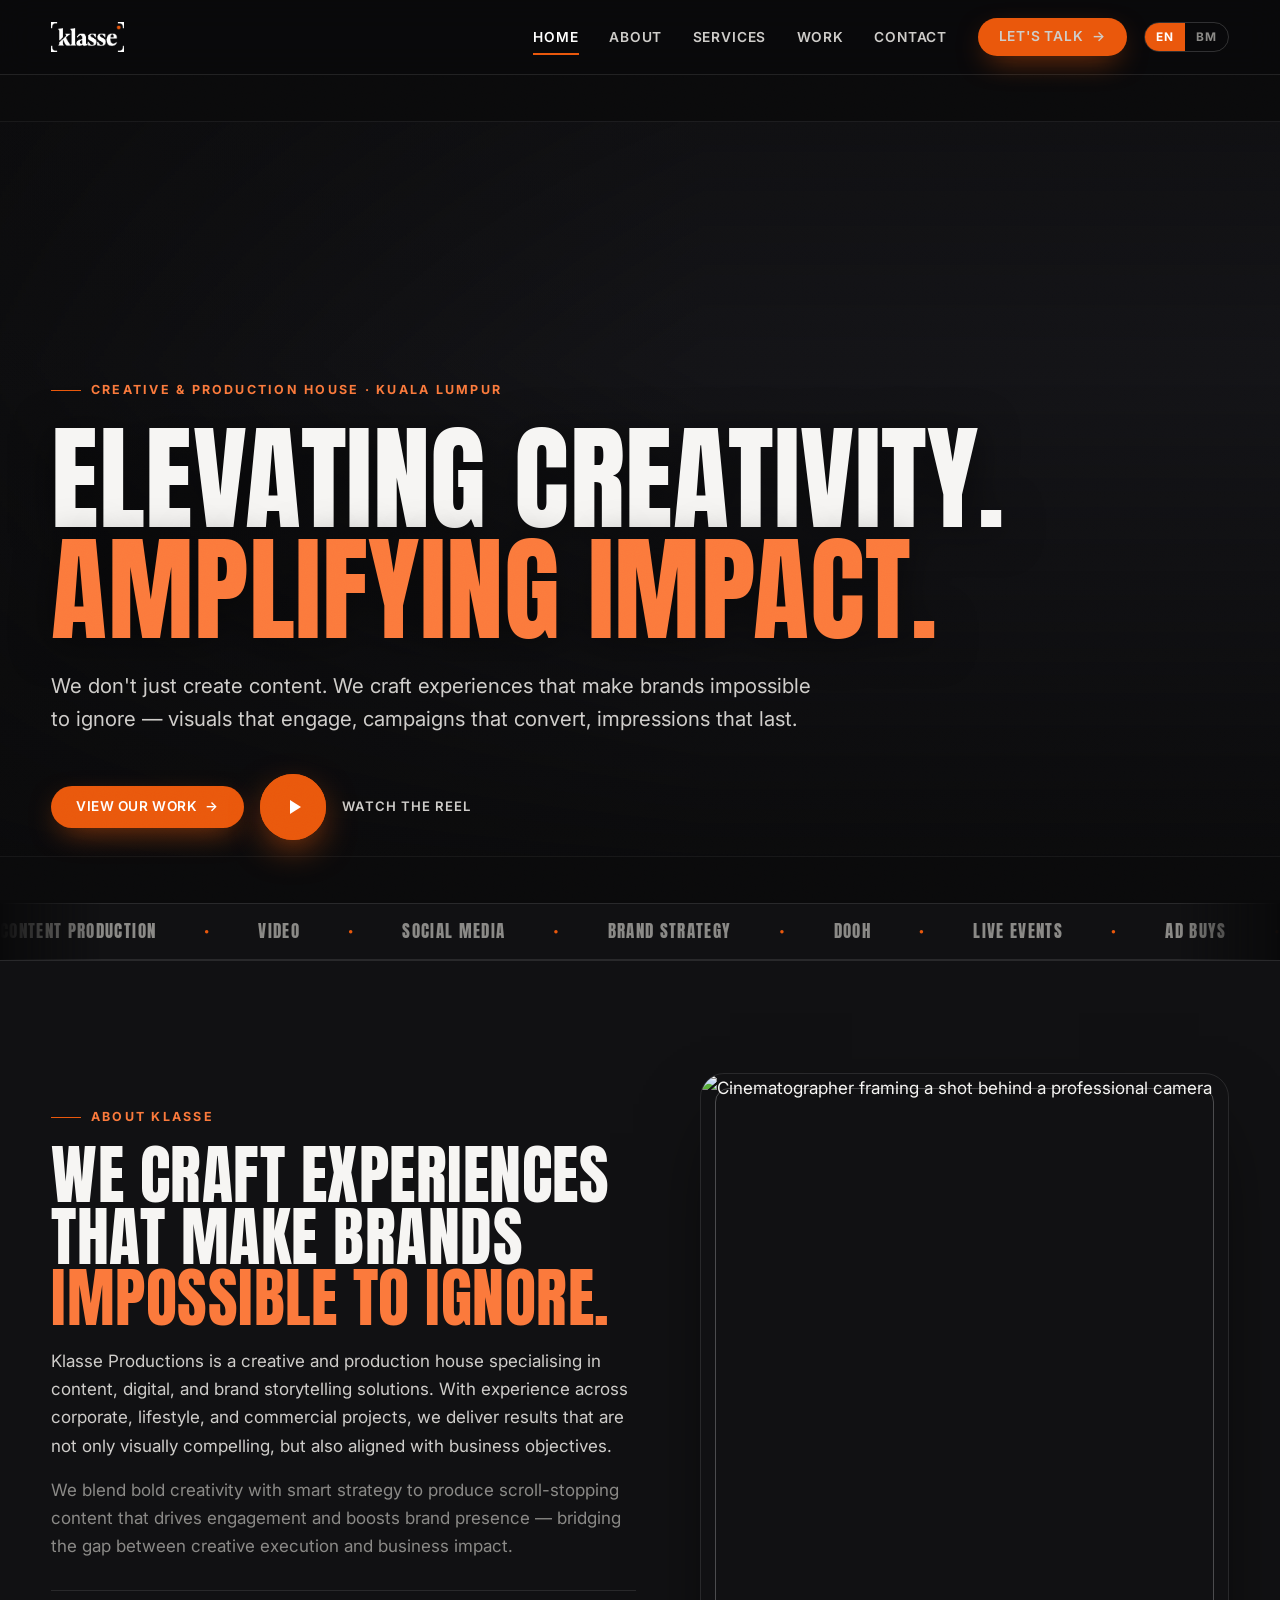
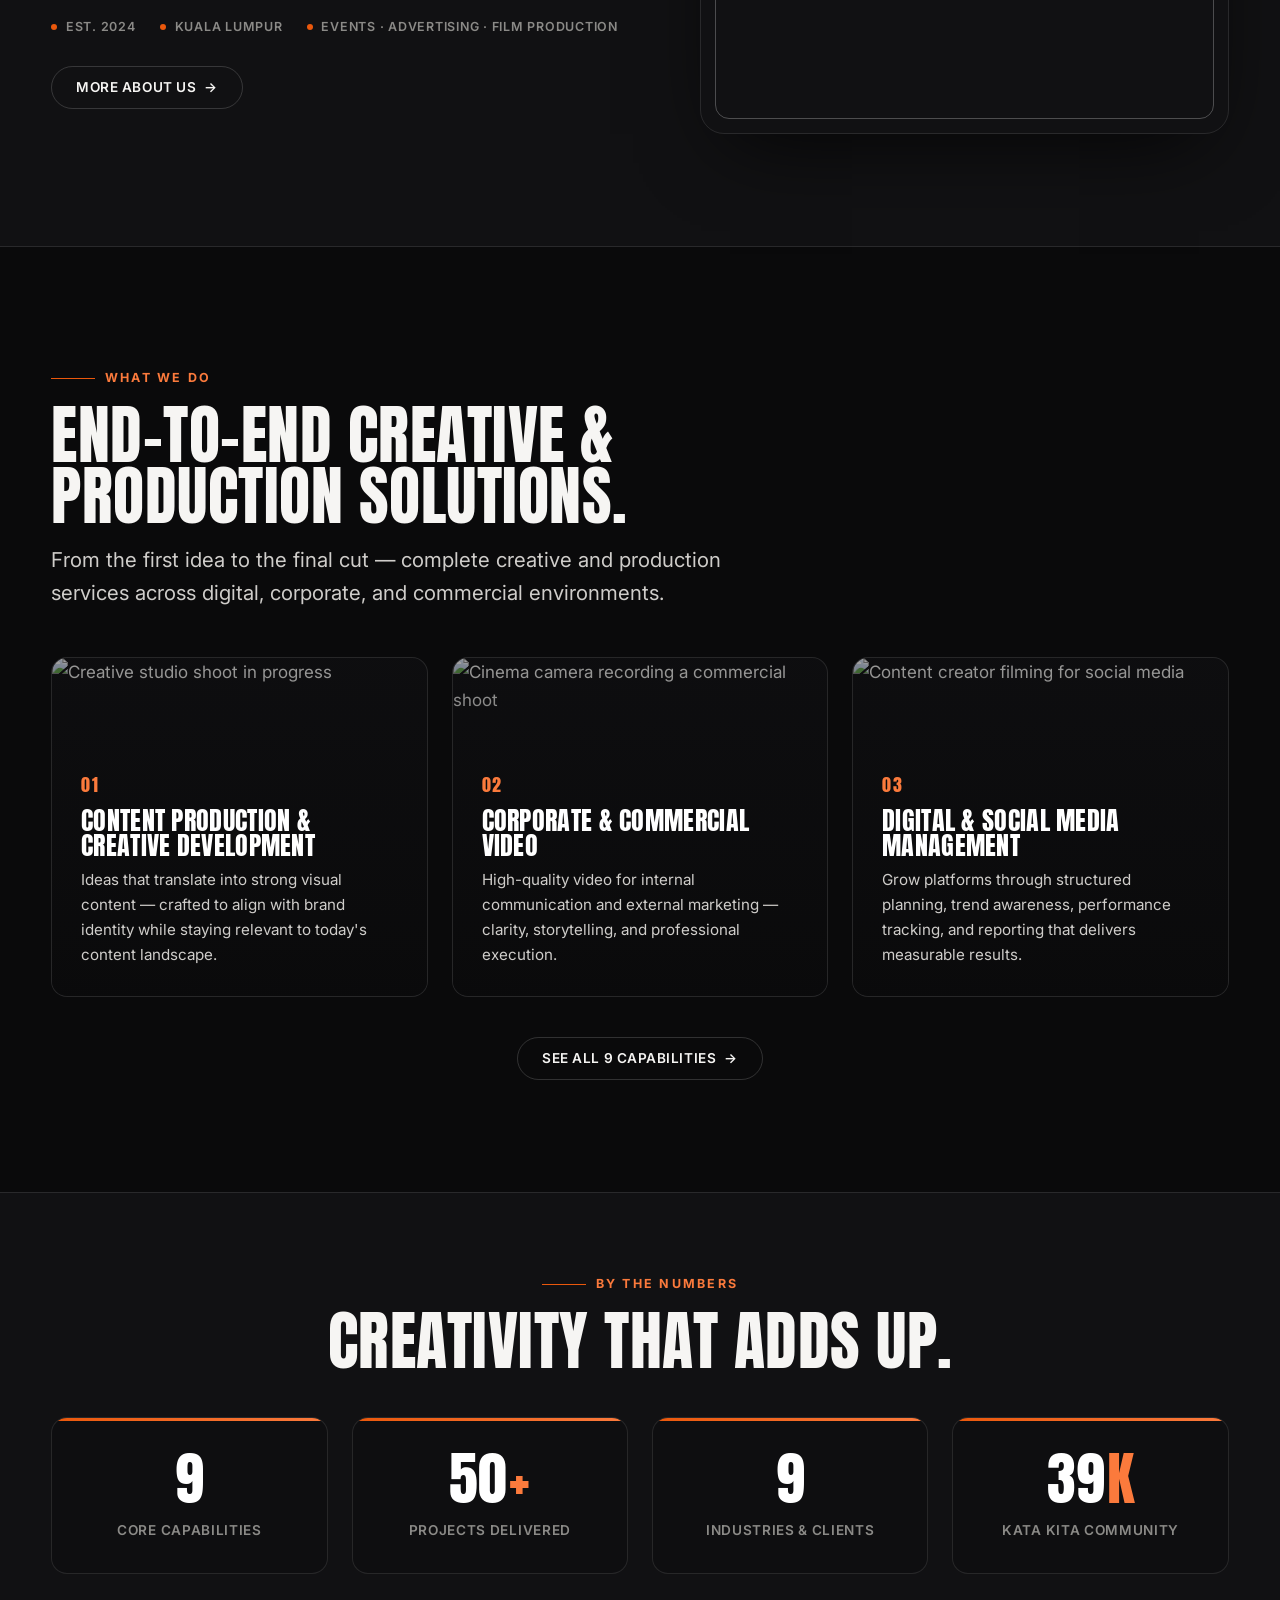
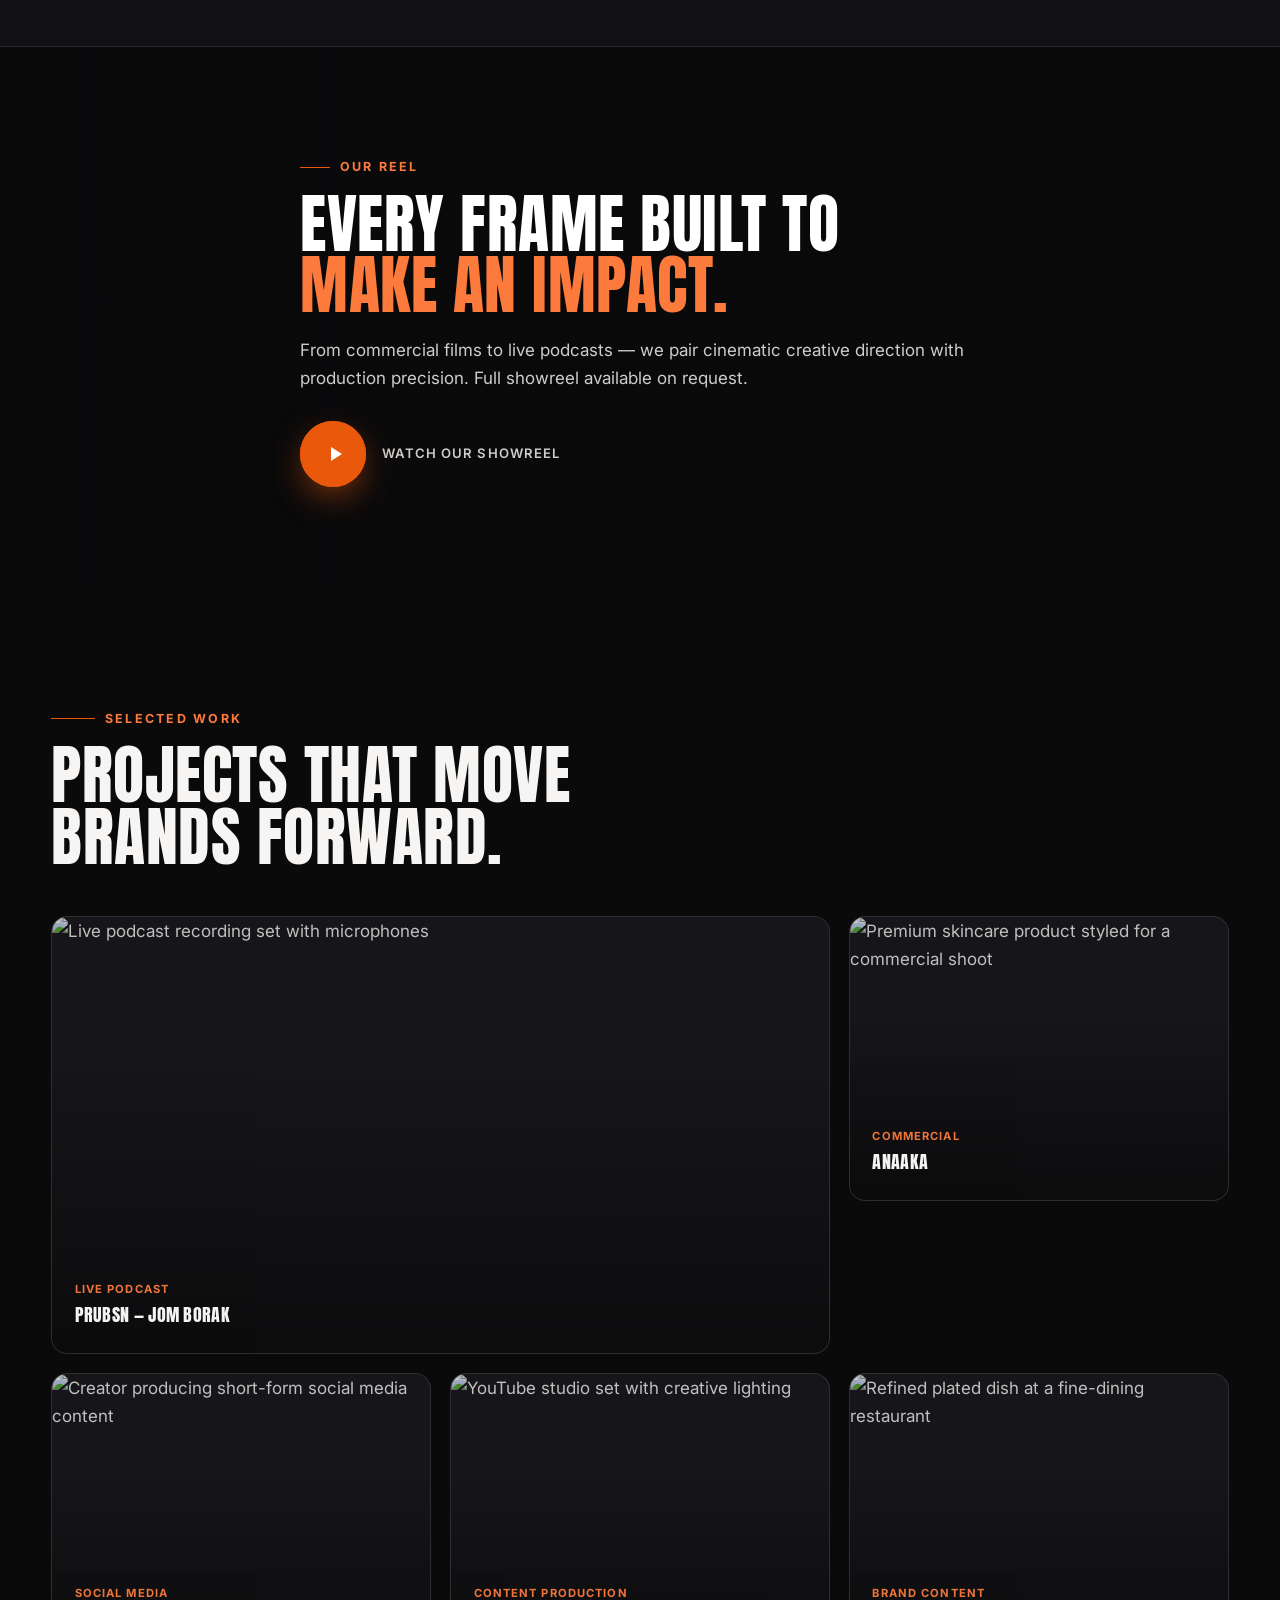
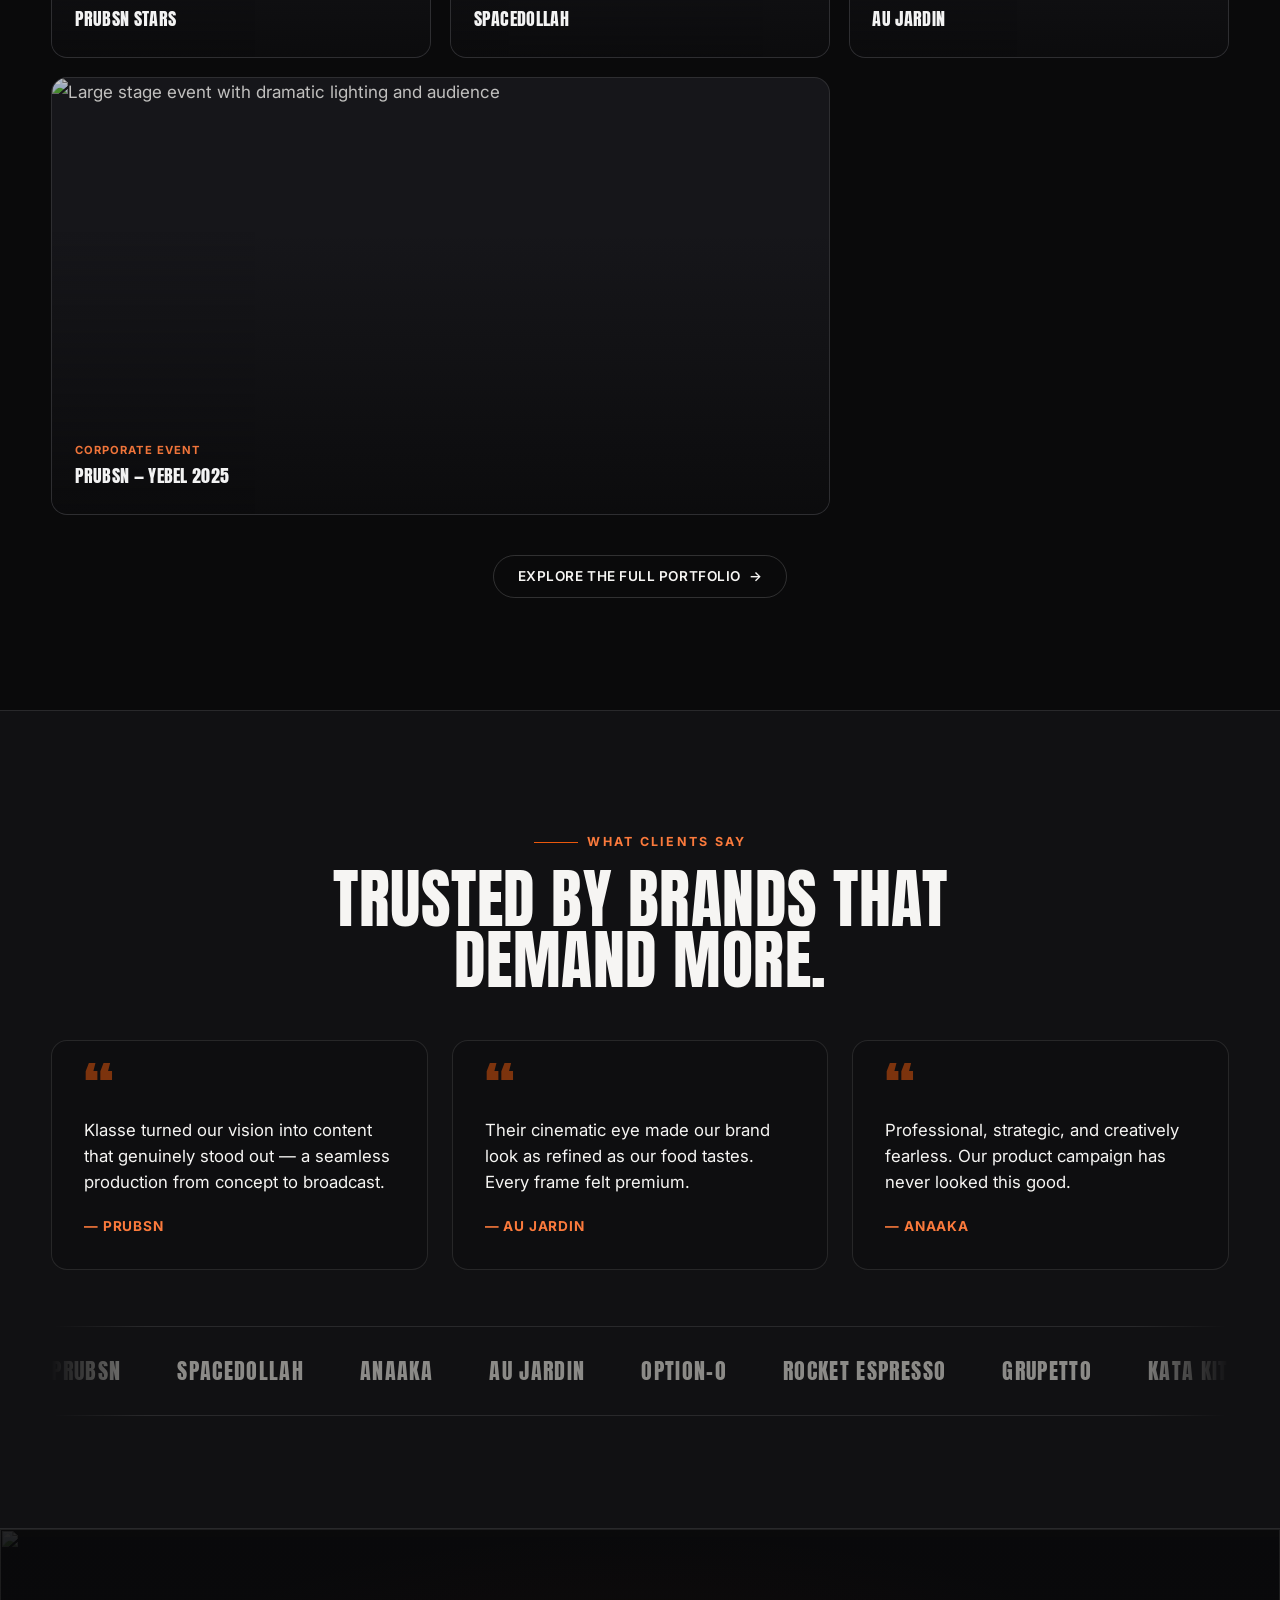
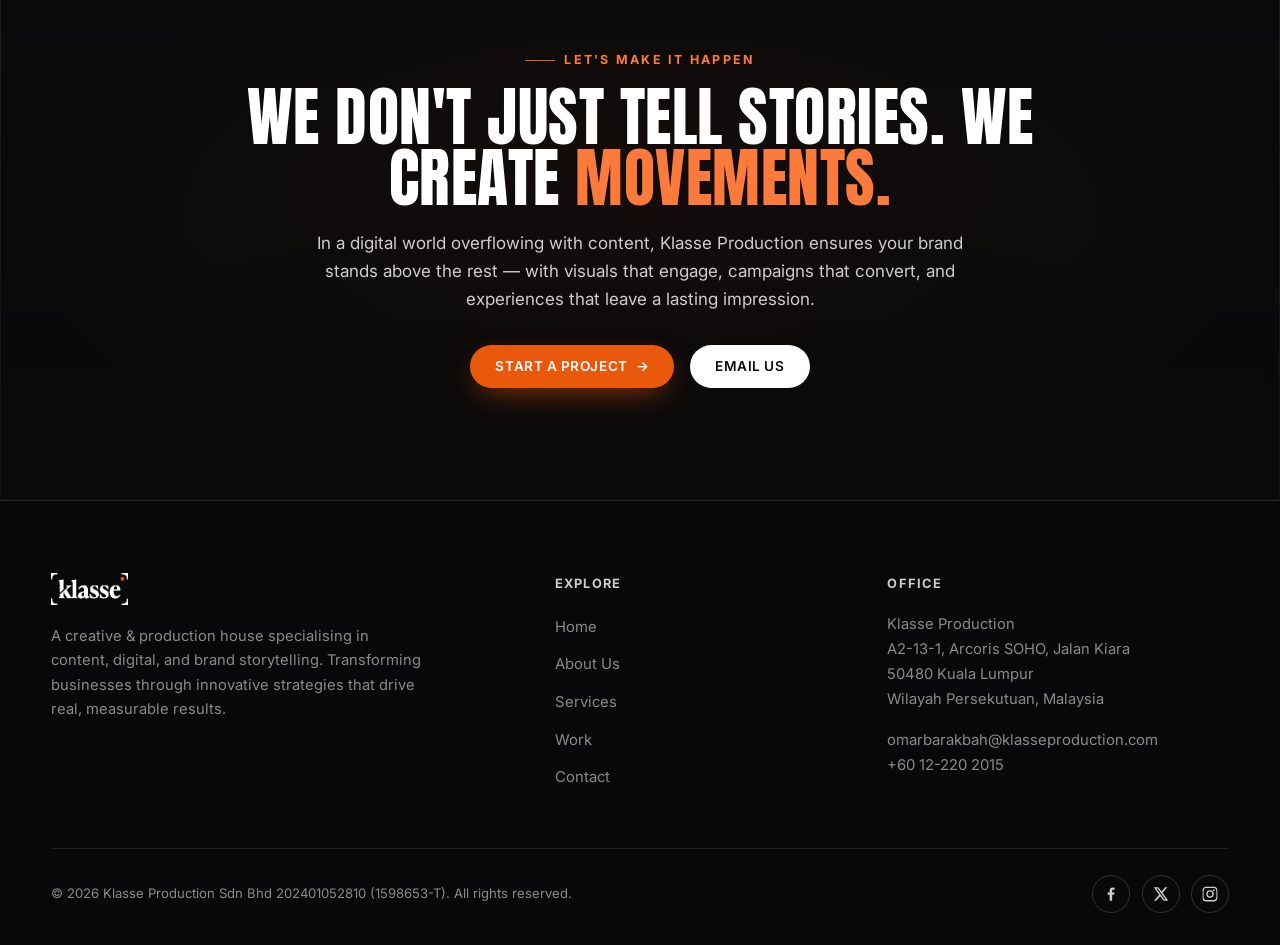
==== index.html @ 0d3734a3 "Klasse cinematic site" ====
<!DOCTYPE html>
<html lang="en">
<head>
<meta charset="UTF-8">
<meta name="viewport" content="width=device-width, initial-scale=1.0">
<title>Klasse Productions — Elevating Creativity, Amplifying Impact</title>
<meta name="description" content="Klasse Productions is a cinematic creative & production house in Kuala Lumpur specialising in content, video, digital, and brand storytelling that drives engagement and delivers measurable results.">
<meta name="author" content="Klasse Production">
<meta name="theme-color" content="#0a0a0b">
<meta property="og:title" content="Klasse Productions — Elevating Creativity, Amplifying Impact">
<meta property="og:description" content="A cinematic creative & production house specialising in content, digital, and brand storytelling solutions.">
<meta property="og:type" content="website">
<meta property="og:url" content="https://klasseproduction.com/">
<meta property="og:site_name" content="Klasse Productions">
<meta property="og:locale" content="en_MY">
<meta property="og:image" content="https://images.unsplash.com/photo-1485846234645-a62644f84728?auto=format&fit=crop&w=1200&q=75">
<meta property="og:image:alt" content="Klasse Productions — cinematic creative & production house, Kuala Lumpur">
<meta name="twitter:card" content="summary_large_image">
<meta name="twitter:title" content="Klasse Productions — Elevating Creativity, Amplifying Impact">
<meta name="twitter:description" content="A cinematic creative & production house specialising in content, digital, and brand storytelling solutions.">
<meta name="twitter:image" content="https://images.unsplash.com/photo-1485846234645-a62644f84728?auto=format&fit=crop&w=1200&q=75">
<link rel="canonical" href="https://klasseproduction.com/">
<link rel="icon" href="assets/favicon.svg" type="image/svg+xml">
<link rel="preconnect" href="https://fonts.googleapis.com">
<link rel="preconnect" href="https://fonts.gstatic.com" crossorigin>
<link rel="preconnect" href="https://images.unsplash.com" crossorigin>
<link rel="preload" as="image" href="https://images.unsplash.com/photo-1485846234645-a62644f84728?auto=format&fit=crop&w=2000&q=75" fetchpriority="high">
<link href="https://fonts.googleapis.com/css2?family=Anton&family=Archivo:wght@600;700;800&family=Inter:wght@400;500;600;700&display=swap" rel="stylesheet">
<link rel="stylesheet" href="assets/styles.css">
<script>document.documentElement.classList.add('js');</script>
<script type="application/ld+json">
{"@context":"https://schema.org","@graph":[{"@type":"Organization","@id":"https://klasseproduction.com/#organization","name":"Klasse Productions","legalName":"KLASSE PRODUCTION SDN. BHD.","url":"https://klasseproduction.com/","logo":"https://klasseproduction.com/assets/logo-white.png","foundingDate":"2024-12-12","email":"omarbarakbah@klasseproduction.com","telephone":"+60122202015","description":"Klasse Production Sdn Bhd is a Kuala Lumpur creative & production house established December 2024, covering event organisation, promotion & management; advertising; and motion picture, video & television programme production.","sameAs":["https://www.facebook.com/klasseproductions","https://x.com/classprod","https://www.instagram.com/klasseproductions"],"address":{"@type":"PostalAddress","streetAddress":"A2-13-1, Arcoris SOHO, Jalan Kiara","addressLocality":"Kuala Lumpur","postalCode":"50480","addressRegion":"Wilayah Persekutuan","addressCountry":"MY"}},{"@type":"LocalBusiness","@id":"https://klasseproduction.com/#localbusiness","name":"Klasse Productions","image":"https://images.unsplash.com/photo-1485846234645-a62644f84728?auto=format&fit=crop&w=1200&q=75","url":"https://klasseproduction.com/","email":"omarbarakbah@klasseproduction.com","telephone":"+60122202015","priceRange":"$$","foundingDate":"2024-12-12","areaServed":"MY","sameAs":["https://www.facebook.com/klasseproductions","https://x.com/classprod","https://www.instagram.com/klasseproductions"],"address":{"@type":"PostalAddress","streetAddress":"A2-13-1, Arcoris SOHO, Jalan Kiara","addressLocality":"Kuala Lumpur","postalCode":"50480","addressRegion":"Wilayah Persekutuan","addressCountry":"MY"}}]}
</script>
</head>
<body>
<a class="skip-link" href="#content" data-bm="Langkau ke kandungan">Skip to content</a>
<div class="scrollbar"></div>
<div class="grain" aria-hidden="true"></div>

<header class="site-header">
  <div class="wrap nav">
    <a class="nav__logo" href="index.html" aria-label="Klasse Productions home"><img src="assets/logo-white.png" alt="Klasse Productions"></a>
    <div class="nav__right">
      <nav class="nav__links" id="nav-links">
        <a href="index.html" class="active" data-i18n="nav.home">Home</a>
        <a href="about.html" data-i18n="nav.about">About</a>
        <a href="services.html" data-i18n="nav.services">Services</a>
        <a href="work.html" data-i18n="nav.work">Work</a>
        <a href="contact.html" data-i18n="nav.contact">Contact</a>
        <a class="btn btn--primary nav__cta" href="contact.html" data-bm="Mari berbual <span class='arrow'>&rarr;</span>">Let's talk <span class="arrow">&rarr;</span></a>
      </nav>
      <div class="lang" role="group" aria-label="Language">
        <button type="button" data-lang="en" class="on" aria-label="Switch to English" aria-pressed="true">EN</button>
        <button type="button" data-lang="bm" aria-label="Tukar ke Bahasa Melayu" aria-pressed="false">BM</button>
      </div>
      <button class="nav__toggle" aria-label="Open menu" aria-expanded="false"><span></span><span></span><span></span></button>
    </div>
  </div>
</header>

<!-- ===== CINEMATIC HERO ===== -->
<section class="cine-hero" id="content" tabindex="-1">
  <div class="letterbox letterbox--top" aria-hidden="true"></div>
  <div class="cine-hero__bg" data-parallax="0.16">
    <img decoding="async" fetchpriority="high" src="https://images.unsplash.com/photo-1485846234645-a62644f84728?auto=format&fit=crop&w=2000&q=75" alt="Film crew on a cinematic production set with stage lighting">
  </div>
  <div class="cine-hero__overlay" aria-hidden="true"></div>
  <div class="wrap">
    <span class="eyebrow cine-hero__eyebrow load-up" data-i18n="eyebrow.house">Creative &amp; Production House &middot; Kuala Lumpur</span>
    <h1 class="load-up d1" data-bm="Meningkatkan kreativiti. <span class='hl'>Memperkasa impak.</span>">Elevating creativity. <span class="hl">Amplifying impact.</span></h1>
    <p class="lead load-up d2" data-bm="Kami bukan sekadar mencipta kandungan. Kami mereka pengalaman yang membuatkan jenama mustahil untuk diabaikan — visual yang menarik, kempen yang menukar, kesan yang berkekalan.">We don't just create content. We craft experiences that make brands impossible to ignore — visuals that engage, campaigns that convert, impressions that last.</p>
    <div class="cine-hero__actions load-up d3">
      <a class="btn btn--primary" href="work.html" data-bm="Lihat kerja kami <span class='arrow'>&rarr;</span>">View our work <span class="arrow">&rarr;</span></a>
      <div class="play-row">
        <a class="play-btn" href="work.html" aria-label="Watch our showreel"><svg viewBox="0 0 24 24"><path d="M8 5v14l11-7z"/></svg></a>
        <span class="label" data-bm="Tonton reel">Watch the reel</span>
      </div>
    </div>
  </div>
  <div class="letterbox letterbox--bottom" aria-hidden="true"></div>
</section>

<!-- ===== TICKER ===== -->
<div class="ticker" aria-hidden="true">
  <div class="ticker__track">
    <span>Content Production</span><span>Video</span><span>Social Media</span><span>Brand Strategy</span><span>DOOH</span><span>Live Events</span><span>Ad Buys</span><span>Press &amp; PR</span>
    <span>Content Production</span><span>Video</span><span>Social Media</span><span>Brand Strategy</span><span>DOOH</span><span>Live Events</span><span>Ad Buys</span><span>Press &amp; PR</span>
  </div>
</div>

<!-- ===== INTRO / ABOUT ===== -->
<section class="section section--panel">
  <div class="wrap split">
    <div>
      <span class="eyebrow reveal" data-i18n="eyebrow.about">About Klasse</span>
      <h2 class="reveal" style="margin:1.1rem 0" data-bm="Kami mencipta pengalaman yang membuatkan jenama <span class='hl'>mustahil untuk diabaikan.</span>">We craft experiences that make brands <span class="hl">impossible to ignore.</span></h2>
      <p class="reveal" style="margin-bottom:1rem" data-bm="Klasse Productions ialah sebuah rumah kreatif dan produksi yang pakar dalam penyelesaian kandungan, digital, dan penceritaan jenama. Dengan pengalaman merentasi projek korporat, gaya hidup, dan komersial, kami memberikan hasil yang bukan sahaja menarik dari segi visual, tetapi juga selari dengan objektif perniagaan.">Klasse Productions is a creative and production house specialising in content, digital, and brand storytelling solutions. With experience across corporate, lifestyle, and commercial projects, we deliver results that are not only visually compelling, but also aligned with business objectives.</p>
      <p class="reveal muted" data-bm="Kami menggabungkan kreativiti berani dengan strategi bijak untuk menghasilkan kandungan yang memukau, mendorong penglibatan dan meningkatkan kehadiran jenama — merapatkan jurang antara pelaksanaan kreatif dan impak perniagaan.">We blend bold creativity with smart strategy to produce scroll-stopping content that drives engagement and boosts brand presence — bridging the gap between creative execution and business impact.</p>
      <div class="studio-note reveal">
        <span data-bm="Ditubuhkan 2024">Est. 2024</span>
        <span data-bm="Kuala Lumpur">Kuala Lumpur</span>
        <span data-bm="Acara · Pengiklanan · Produksi Filem">Events · Advertising · Film Production</span>
      </div>
      <a class="btn btn--ghost reveal" style="margin-top:1.8rem" href="about.html" data-bm="Lagi tentang kami <span class='arrow'>&rarr;</span>">More about us <span class="arrow">&rarr;</span></a>
    </div>
    <div class="split__media reveal">
      <span class="frame" aria-hidden="true"></span>
      <img src="https://images.unsplash.com/photo-1574717024653-61fd2cf4d44d?auto=format&fit=crop&w=1200&q=75" alt="Cinematographer framing a shot behind a professional camera" loading="lazy" decoding="async">
    </div>
  </div>
</section>

<!-- ===== CAPABILITIES (photo cards) ===== -->
<section class="section">
  <div class="wrap">
    <div class="sec-head reveal">
      <span class="eyebrow" data-i18n="eyebrow.whatwedo">What we do</span>
      <h2 data-bm="Penyelesaian kreatif &amp; produksi hujung-ke-hujung.">End-to-end creative &amp; production solutions.</h2>
      <p class="lead muted" data-bm="Daripada idea pertama hingga suntingan akhir — perkhidmatan kreatif dan produksi lengkap merentasi persekitaran digital, korporat, dan komersial.">From the first idea to the final cut — complete creative and production services across digital, corporate, and commercial environments.</p>
    </div>
    <div class="grid grid-3" style="margin-top:3rem">
      <article class="cap-card reveal">
        <div class="cap-card__img"><img src="https://images.unsplash.com/photo-1632187981988-40f3cbaeef5e?auto=format&fit=crop&w=800&q=75" alt="Creative studio shoot in progress" loading="lazy" decoding="async"></div>
        <div class="cap-card__body">
          <span class="num">01</span>
          <h3 data-bm="Produksi Kandungan &amp; Pembangunan Kreatif">Content Production &amp; Creative Development</h3>
          <p data-bm="Idea yang diterjemahkan kepada kandungan visual yang kuat — direka untuk selari dengan identiti jenama sambil kekal relevan dengan landskap kandungan hari ini.">Ideas that translate into strong visual content — crafted to align with brand identity while staying relevant to today's content landscape.</p>
        </div>
      </article>
      <article class="cap-card reveal">
        <div class="cap-card__img"><img src="https://images.unsplash.com/photo-1497015289639-54688650d173?auto=format&fit=crop&w=800&q=75" alt="Cinema camera recording a commercial shoot" loading="lazy" decoding="async"></div>
        <div class="cap-card__body">
          <span class="num">02</span>
          <h3 data-bm="Produksi Video Korporat &amp; Komersial">Corporate &amp; Commercial Video</h3>
          <p data-bm="Video berkualiti tinggi untuk komunikasi dalaman dan pemasaran luaran — kejelasan, penceritaan, dan pelaksanaan profesional.">High-quality video for internal communication and external marketing — clarity, storytelling, and professional execution.</p>
        </div>
      </article>
      <article class="cap-card reveal">
        <div class="cap-card__img"><img src="https://images.unsplash.com/photo-1580707221190-bd94d9087b7f?auto=format&fit=crop&w=800&q=75" alt="Content creator filming for social media" loading="lazy" decoding="async"></div>
        <div class="cap-card__body">
          <span class="num">03</span>
          <h3 data-bm="Pengurusan Digital &amp; Media Sosial">Digital &amp; Social Media Management</h3>
          <p data-bm="Membangunkan platform melalui perancangan berstruktur, kesedaran tren, penjejakan prestasi, dan pelaporan yang memberikan hasil boleh diukur.">Grow platforms through structured planning, trend awareness, performance tracking, and reporting that delivers measurable results.</p>
        </div>
      </article>
    </div>
    <div class="center" style="margin-top:2.5rem">
      <a class="btn btn--ghost reveal" href="services.html" data-bm="Lihat kesemua 9 keupayaan <span class='arrow'>&rarr;</span>">See all 9 capabilities <span class="arrow">&rarr;</span></a>
    </div>
  </div>
</section>

<!-- ===== STATS (count-up) ===== -->
<section class="section section--panel section--tight">
  <div class="wrap">
    <div class="sec-head center reveal" style="margin-bottom:2.8rem">
      <span class="eyebrow" data-i18n="eyebrow.numbers">By the numbers</span>
      <h2 data-bm="Kreativiti yang membawa hasil.">Creativity that adds up.</h2>
    </div>
    <div class="stats">
      <div class="stat"><div class="n"><span data-count="9">9</span></div><div class="l" data-bm="Keupayaan teras">Core capabilities</div></div>
      <div class="stat"><div class="n"><span data-count="50">50</span><span class="suffix">+</span></div><div class="l" data-bm="Projek disampaikan">Projects delivered</div></div>
      <div class="stat"><div class="n"><span data-count="9">9</span></div><div class="l" data-bm="Industri &amp; klien">Industries &amp; clients</div></div>
      <div class="stat"><div class="n"><span data-count="39">39</span><span class="suffix">K</span></div><div class="l" data-bm="Komuniti Kata Kita">Kata Kita community</div></div>
    </div>
  </div>
</section>

<!-- ===== PARALLAX SHOWREEL BAND ===== -->
<section class="parallax">
  <div class="parallax__bg" data-parallax="0.12">
    <img src="https://images.unsplash.com/photo-1607112812619-182cb1c7bb61?auto=format&fit=crop&w=2000&q=75" alt="Cinematic lighting on a dark production stage" loading="lazy" decoding="async">
  </div>
  <div class="wrap">
    <span class="eyebrow reveal" data-i18n="eyebrow.showreel">Our reel</span>
    <h2 class="reveal" style="margin:1rem 0 1.2rem" data-bm="Setiap bingkai dibina untuk <span class='hl'>memberi kesan.</span>">Every frame built to <span class="hl">make an impact.</span></h2>
    <p class="reveal" data-bm="Daripada filem komersial hingga podcast langsung — kami menggabungkan arahan kreatif sinematik dengan ketepatan produksi. Reel penuh tersedia atas permintaan.">From commercial films to live podcasts — we pair cinematic creative direction with production precision. Full showreel available on request.</p>
    <div class="play-row reveal" style="margin-top:1.8rem">
      <a class="play-btn" href="work.html" aria-label="Watch the showreel"><svg viewBox="0 0 24 24"><path d="M8 5v14l11-7z"/></svg></a>
      <span class="label" data-bm="Tonton reel kami">Watch our showreel</span>
    </div>
  </div>
</section>

<!-- ===== FEATURED WORK ===== -->
<section class="section">
  <div class="wrap">
    <div class="sec-head reveal"><span class="eyebrow" data-i18n="eyebrow.selected">Selected work</span><h2 data-bm="Projek yang menggerakkan jenama ke hadapan.">Projects that move brands forward.</h2></div>
    <div class="gallery" style="margin-top:3rem">
      <article class="gitem wide video reveal" data-cat="podcast" data-title="PruBSN — Jom Borak Live Podcast" data-blurb="Monthly live podcast production spanning financial and heart-health editions." data-blurb-bm="Produksi podcast langsung bulanan, daripada topik kewangan hingga kesihatan jantung.">
        <img src="https://images.unsplash.com/photo-1485579149621-3123dd979885?auto=format&fit=crop&w=800&q=75" data-full="https://images.unsplash.com/photo-1485579149621-3123dd979885?auto=format&fit=crop&w=1600&q=75" alt="Live podcast recording set with microphones" loading="lazy" decoding="async">
        <div class="gitem__play" aria-hidden="true"><svg viewBox="0 0 24 24"><path d="M8 5v14l11-7z"/></svg></div>
        <div class="gitem__overlay"><span class="gitem__cat">Live Podcast</span><span class="gitem__title">PruBSN — Jom Borak</span><span class="gitem__blurb" data-bm="Produksi podcast langsung bulanan.">Monthly live podcast production.</span></div>
      </article>
      <article class="gitem video reveal" data-cat="commercial" data-title="Anaaka — Commercial & Product Shoot" data-blurb="Commercial production for a European Halal premium skincare brand." data-blurb-bm="Produksi komersial untuk jenama penjagaan kulit premium Halal Eropah.">
        <img src="https://images.unsplash.com/photo-1583209814683-c023dd293cc6?auto=format&fit=crop&w=800&q=75" data-full="https://images.unsplash.com/photo-1583209814683-c023dd293cc6?auto=format&fit=crop&w=1600&q=75" alt="Premium skincare product styled for a commercial shoot" loading="lazy" decoding="async">
        <div class="gitem__play" aria-hidden="true"><svg viewBox="0 0 24 24"><path d="M8 5v14l11-7z"/></svg></div>
        <div class="gitem__overlay"><span class="gitem__cat">Commercial</span><span class="gitem__title">Anaaka</span><span class="gitem__blurb" data-bm="Penggambaran komersial &amp; produk.">Commercial &amp; product shoot.</span></div>
      </article>
      <article class="gitem reveal" data-cat="social" data-title="PruBSN — Social Media Management" data-blurb="PruBSN Stars content across Instagram, Facebook, and TikTok." data-blurb-bm="Kandungan PruBSN Stars merentasi Instagram, Facebook, dan TikTok.">
        <img src="https://images.unsplash.com/photo-1552168324-d612d77725e3?auto=format&fit=crop&w=800&q=75" data-full="https://images.unsplash.com/photo-1552168324-d612d77725e3?auto=format&fit=crop&w=1600&q=75" alt="Creator producing short-form social media content" loading="lazy" decoding="async">
        <div class="gitem__overlay"><span class="gitem__cat">Social Media</span><span class="gitem__title">PruBSN Stars</span><span class="gitem__blurb" data-bm="Pengurusan media sosial.">Social media management.</span></div>
      </article>
      <article class="gitem reveal" data-cat="content" data-title="SpaceDollah — Digital Content" data-blurb="YouTube content with creative direction, edits, and a studio setting." data-blurb-bm="Kandungan YouTube dengan arahan kreatif, suntingan, dan suasana studio.">
        <img src="https://images.unsplash.com/photo-1619099619226-f96e319e3732?auto=format&fit=crop&w=800&q=75" data-full="https://images.unsplash.com/photo-1619099619226-f96e319e3732?auto=format&fit=crop&w=1600&q=75" alt="YouTube studio set with creative lighting" loading="lazy" decoding="async">
        <div class="gitem__overlay"><span class="gitem__cat">Content Production</span><span class="gitem__title">SpaceDollah</span><span class="gitem__blurb" data-bm="Kandungan digital YouTube.">YouTube digital content.</span></div>
      </article>
      <article class="gitem reveal" data-cat="brand" data-title="Au Jardin — Brand Content" data-blurb="Fine-dining feature for a one-Michelin-star restaurant." data-blurb-bm="Liputan fine-dining untuk restoran satu-bintang Michelin.">
        <img src="https://images.unsplash.com/photo-1551529563-fce9529e67ac?auto=format&fit=crop&w=800&q=75" data-full="https://images.unsplash.com/photo-1551529563-fce9529e67ac?auto=format&fit=crop&w=1600&q=75" alt="Refined plated dish at a fine-dining restaurant" loading="lazy" decoding="async">
        <div class="gitem__overlay"><span class="gitem__cat">Brand Content</span><span class="gitem__title">Au Jardin</span><span class="gitem__blurb" data-bm="Liputan fine-dining Michelin.">Michelin fine-dining feature.</span></div>
      </article>
      <article class="gitem wide reveal" data-cat="event" data-title="PruBSN — YEBEL 2025" data-blurb="Full event production and coverage." data-blurb-bm="Produksi dan liputan acara penuh.">
        <img src="https://images.unsplash.com/photo-1459749411175-04bf5292ceea?auto=format&fit=crop&w=800&q=75" data-full="https://images.unsplash.com/photo-1459749411175-04bf5292ceea?auto=format&fit=crop&w=1600&q=75" alt="Large stage event with dramatic lighting and audience" loading="lazy" decoding="async">
        <div class="gitem__overlay"><span class="gitem__cat">Corporate Event</span><span class="gitem__title">PruBSN — YEBEL 2025</span><span class="gitem__blurb" data-bm="Produksi dan liputan acara penuh.">Full event production and coverage.</span></div>
      </article>
    </div>
    <div class="center" style="margin-top:2.5rem"><a class="btn btn--ghost reveal" href="work.html" data-bm="Terokai portfolio penuh <span class='arrow'>&rarr;</span>">Explore the full portfolio <span class="arrow">&rarr;</span></a></div>
  </div>
</section>

<!-- ===== TESTIMONIALS ===== -->
<section class="section section--panel">
  <div class="wrap">
    <div class="sec-head center reveal" style="margin-bottom:3rem">
      <span class="eyebrow" data-i18n="eyebrow.testimonials">What clients say</span>
      <h2 data-bm="Dipercayai oleh jenama yang menuntut lebih.">Trusted by brands that demand more.</h2>
    </div>
    <div class="quotes">
      <figure class="quote reveal">
        <div class="mark" aria-hidden="true">&ldquo;</div>
        <p data-bm="Klasse menterjemahkan visi kami menjadi kandungan yang benar-benar menonjol — produksi yang lancar daripada konsep hingga penyiaran.">Klasse turned our vision into content that genuinely stood out — a seamless production from concept to broadcast.</p>
        <figcaption class="by">— PruBSN</figcaption>
      </figure>
      <figure class="quote reveal">
        <div class="mark" aria-hidden="true">&ldquo;</div>
        <p data-bm="Mata sinematik mereka menjadikan jenama kami nampak seindah rasa hidangan kami. Setiap bingkai terasa premium.">Their cinematic eye made our brand look as refined as our food tastes. Every frame felt premium.</p>
        <figcaption class="by">— Au Jardin</figcaption>
      </figure>
      <figure class="quote reveal">
        <div class="mark" aria-hidden="true">&ldquo;</div>
        <p data-bm="Profesional, berfikiran strategik, dan kreatif sepenuhnya. Kempen produk kami tidak pernah kelihatan sebaik ini.">Professional, strategic, and creatively fearless. Our product campaign has never looked this good.</p>
        <figcaption class="by">— Anaaka</figcaption>
      </figure>
    </div>
    <!-- CLIENT STRIP -->
    <div class="client-strip reveal" aria-label="Clients and partners">
      <div class="client-strip__track">
        <span>PruBSN</span><span>SpaceDollah</span><span>Anaaka</span><span>Au Jardin</span><span>Option-O</span><span>Rocket Espresso</span><span>Grupetto</span><span>Kata Kita</span><span>Flow State</span>
        <span>PruBSN</span><span>SpaceDollah</span><span>Anaaka</span><span>Au Jardin</span><span>Option-O</span><span>Rocket Espresso</span><span>Grupetto</span><span>Kata Kita</span><span>Flow State</span>
      </div>
    </div>
  </div>
</section>

<!-- ===== CTA BAND ===== -->
<section class="section cta-band">
  <div class="cta-band__bg" aria-hidden="true"><img src="https://images.unsplash.com/photo-1625690303837-654c9666d2d0?auto=format&fit=crop&w=2000&q=75" alt="" loading="lazy" decoding="async"></div>
  <div class="wrap">
    <span class="eyebrow reveal" style="justify-content:center" data-i18n="eyebrow.makeHappen">Let's make it happen</span>
    <h2 class="reveal" style="margin-top:1rem" data-bm="Kami bukan sekadar bercerita. Kami mencipta <span class='hl'>gerakan.</span>">We don't just tell stories. We create <span class="hl">movements.</span></h2>
    <p class="reveal" data-bm="Dalam dunia digital yang dipenuhi kandungan, Klasse Production memastikan jenama anda menonjol berbanding yang lain — dengan visual yang menarik, kempen yang menukar, dan pengalaman yang meninggalkan kesan berkekalan.">In a digital world overflowing with content, Klasse Production ensures your brand stands above the rest — with visuals that engage, campaigns that convert, and experiences that leave a lasting impression.</p>
    <div class="hero__actions reveal" style="margin-top:2rem">
      <a class="btn btn--primary" href="contact.html" data-bm="Mulakan projek <span class='arrow'>&rarr;</span>">Start a project <span class="arrow">&rarr;</span></a>
      <a class="btn btn--light" href="mailto:omarbarakbah@klasseproduction.com" data-bm="E-mel kami">Email us</a>
    </div>
  </div>
</section>

<footer class="site-footer">
  <div class="wrap">
    <div class="footer-top">
      <div class="footer-brand">
        <img src="assets/logo-white.png" alt="Klasse Productions">
        <p data-i18n="foot.tagline">A creative &amp; production house specialising in content, digital, and brand storytelling. Transforming businesses through innovative strategies that drive real, measurable results.</p>
      </div>
      <div class="footer-col">
        <h4 data-i18n="foot.explore">Explore</h4>
        <ul>
          <li><a href="index.html" data-i18n="foot.home">Home</a></li>
          <li><a href="about.html" data-i18n="foot.about">About Us</a></li>
          <li><a href="services.html" data-i18n="foot.services">Services</a></li>
          <li><a href="work.html" data-i18n="foot.work">Work</a></li>
          <li><a href="contact.html" data-i18n="foot.contact">Contact</a></li>
        </ul>
      </div>
      <div class="footer-col">
        <h4 data-i18n="foot.office">Office</h4>
        <p>Klasse Production<br>A2-13-1, Arcoris SOHO, Jalan Kiara<br>50480 Kuala Lumpur<br>Wilayah Persekutuan, Malaysia</p>
        <p style="margin-top:1rem"><a href="mailto:omarbarakbah@klasseproduction.com">omarbarakbah@klasseproduction.com</a><br><a href="tel:+60122202015">+60 12-220 2015</a></p>
      </div>
    </div>
    <div class="footer-bottom">
      <span>&copy; <span id="year">2025</span> Klasse Production Sdn Bhd 202401052810 (1598653-T). <span data-i18n="foot.rights">All rights reserved.</span></span>
      <div class="social">
        <a href="https://www.facebook.com/klasseproductions" aria-label="Klasse Productions on Facebook" target="_blank" rel="noopener"><svg viewBox="0 0 24 24" aria-hidden="true"><path d="M13.5 21v-8h2.69l.4-3.12h-3.09V7.9c0-.9.25-1.52 1.55-1.52h1.65V3.58A22 22 0 0 0 14.3 3.45c-2.44 0-4.11 1.49-4.11 4.22v2.21H7.5V13h2.69v8h3.31Z"/></svg></a>
        <a href="https://x.com/classprod" aria-label="Klasse Productions on X (Twitter)" target="_blank" rel="noopener"><svg viewBox="0 0 24 24" aria-hidden="true"><path d="M17.53 3H20.5l-6.48 7.4L21.6 21h-5.97l-4.68-6.12L5.6 21H2.63l6.93-7.92L2.4 3h6.12l4.23 5.6L17.53 3Zm-1.05 16.2h1.65L7.6 4.7H5.83l10.65 14.5Z"/></svg></a>
        <!-- TODO: confirm IG handle -->
        <a href="https://www.instagram.com/klasseproductions" aria-label="Klasse Productions on Instagram" target="_blank" rel="noopener"><svg viewBox="0 0 24 24" aria-hidden="true"><path d="M12 2.2c3.2 0 3.6 0 4.9.07 1.2.05 1.8.25 2.2.42.6.2 1 .5 1.4.9.4.4.7.8.9 1.4.17.4.37 1 .42 2.2.06 1.3.07 1.7.07 4.9s0 3.6-.07 4.9c-.05 1.2-.25 1.8-.42 2.2a3.8 3.8 0 0 1-.9 1.4c-.4.4-.8.7-1.4.9-.4.17-1 .37-2.2.42-1.3.06-1.7.07-4.9.07s-3.6 0-4.9-.07c-1.2-.05-1.8-.25-2.2-.42a3.8 3.8 0 0 1-1.4-.9 3.8 3.8 0 0 1-.9-1.4c-.17-.4-.37-1-.42-2.2C2.2 15.6 2.2 15.2 2.2 12s0-3.6.07-4.9c.05-1.2.25-1.8.42-2.2.2-.6.5-1 .9-1.4.4-.4.8-.7 1.4-.9.4-.17 1-.37 2.2-.42C8.4 2.2 8.8 2.2 12 2.2Zm0 1.8c-3.1 0-3.5 0-4.7.07-.9.04-1.4.2-1.7.32-.43.17-.74.37-1.06.69-.32.32-.52.63-.69 1.06-.12.3-.28.8-.32 1.7C3.46 9.1 3.45 9.5 3.45 12s0 2.9.07 4.1c.04.9.2 1.4.32 1.7.17.43.37.74.69 1.06.32.32.63.52 1.06.69.3.12.8.28 1.7.32 1.2.06 1.6.07 4.7.07s3.5 0 4.7-.07c.9-.04 1.4-.2 1.7-.32.43-.17.74-.37 1.06-.69.32-.32.52-.63.69-1.06.12-.3.28-.8.32-1.7.06-1.2.07-1.6.07-4.1s0-2.9-.07-4.1c-.04-.9-.2-1.4-.32-1.7a2.9 2.9 0 0 0-.69-1.06 2.9 2.9 0 0 0-1.06-.69c-.3-.12-.8-.28-1.7-.32C15.5 4 15.1 4 12 4Zm0 3.05A4.95 4.95 0 1 1 7.05 12 4.95 4.95 0 0 1 12 7.05Zm0 8.16A3.21 3.21 0 1 0 8.79 12 3.21 3.21 0 0 0 12 15.21Zm6.3-8.36a1.16 1.16 0 1 1-1.15-1.15 1.16 1.16 0 0 1 1.15 1.15Z"/></svg></a>
      </div>
    </div>
  </div>
</footer>

<script src="assets/main.js"></script>
</body>
</html>
---- assets/styles.css ----
/* ===========================================================================
   Klasse Productions — CINEMATIC PHOTO-LED
   Dark, immersive, photography-forward. Anton + Inter. Orange #ea580c accent.
   =========================================================================== */

:root{
  --bg:#0a0a0b;
  --bg-2:#111113;
  --bg-3:#16161a;
  --panel:#0e0e10;
  --ink:#f6f5f3;
  --ink-soft:#cfcdca;
  --muted:#8b8a87;
  --line:rgba(255,255,255,.10);
  --line-2:rgba(255,255,255,.16);
  --orange:#ea580c;
  --orange-tint:#fb7a3c;
  --orange-soft:rgba(234,88,12,.14);
  --shadow:0 30px 80px -30px rgba(0,0,0,.85);
  --r:16px;
  --r-lg:24px;
  --wrap:1240px;
  --ease:cubic-bezier(.22,.61,.36,1);
  --letter:#0a0a0b;
}

*{box-sizing:border-box;margin:0;padding:0}
html{scroll-behavior:smooth;-webkit-text-size-adjust:100%}
body{
  font-family:"Inter",system-ui,-apple-system,Segoe UI,Roboto,sans-serif;
  background:var(--bg);
  color:var(--ink);
  line-height:1.65;
  font-size:17px;
  overflow-x:hidden;
  -webkit-font-smoothing:antialiased;
}
img{max-width:100%;display:block}
a{color:inherit;text-decoration:none}
button{font-family:inherit;cursor:pointer}
.wrap{width:min(var(--wrap),92vw);margin-inline:auto}

/* ---- Display type ---- */
h1,h2,h3,.display{
  font-family:"Anton","Archivo",sans-serif;
  font-weight:400;
  line-height:.96;
  letter-spacing:.5px;
  text-transform:uppercase;
}
h1{font-size:clamp(3rem,9vw,7.5rem)}
h2{font-size:clamp(2.2rem,5vw,4rem)}
h3{font-size:clamp(1.25rem,2vw,1.6rem);letter-spacing:.3px}
p{color:var(--ink-soft)}
.muted{color:var(--muted)}
.hl{color:var(--orange-tint)}
.lead{font-size:clamp(1.05rem,1.6vw,1.3rem);color:var(--ink-soft);line-height:1.6;font-weight:400}

/* ---- Grain + vignette overlays (global) ---- */
.grain{
  position:fixed;inset:0;z-index:60;pointer-events:none;opacity:.05;
  background-image:url("data:image/svg+xml,%3Csvg xmlns='http://www.w3.org/2000/svg' width='120' height='120'%3E%3Cfilter id='n'%3E%3CfeTurbulence type='fractalNoise' baseFrequency='.9' numOctaves='2'/%3E%3C/filter%3E%3Crect width='100%25' height='100%25' filter='url(%23n)'/%3E%3C/svg%3E");
  mix-blend-mode:overlay;
}
.vignette{
  position:fixed;inset:0;z-index:1;pointer-events:none;
  background:radial-gradient(120% 90% at 50% 30%,transparent 55%,rgba(0,0,0,.55) 100%);
}

/* ---- Scroll progress ---- */
.scrollbar{position:fixed;top:0;left:0;height:3px;width:0;z-index:120;
  background:linear-gradient(90deg,var(--orange),var(--orange-tint));box-shadow:0 0 14px var(--orange)}

/* ===========================================================================
   HEADER / NAV
   =========================================================================== */
.site-header{
  position:sticky;top:0;z-index:100;
  background:rgba(10,10,11,.55);
  backdrop-filter:blur(16px) saturate(140%);
  -webkit-backdrop-filter:blur(16px) saturate(140%);
  border-bottom:1px solid var(--line);
  transition:background .3s,border-color .3s;
}
.site-header.scrolled{background:rgba(10,10,11,.92)}
.nav{display:flex;align-items:center;justify-content:space-between;gap:1rem;height:74px}
.nav__logo img{height:30px;width:auto}
.nav__right{display:flex;align-items:center;gap:1.1rem}
.nav__links{display:flex;align-items:center;gap:1.9rem}
.nav__links a{
  font-size:.86rem;font-weight:600;letter-spacing:.06em;text-transform:uppercase;
  color:var(--ink-soft);position:relative;transition:color .2s;
}
.nav__links a:not(.btn)::after{
  content:"";position:absolute;left:0;bottom:-7px;height:2px;width:0;background:var(--orange);transition:width .28s var(--ease);
}
.nav__links a:not(.btn):hover{color:#fff}
.nav__links a:not(.btn):hover::after,
.nav__links a.active:not(.btn)::after{width:100%}
.nav__links a.active:not(.btn){color:#fff}

/* Buttons */
.btn{
  display:inline-flex;align-items:center;gap:.5rem;
  padding:.85rem 1.5rem;border-radius:100px;
  font-size:.85rem;font-weight:600;letter-spacing:.04em;text-transform:uppercase;
  border:1px solid transparent;transition:transform .25s var(--ease),background .25s,box-shadow .25s,color .25s;
  white-space:nowrap;line-height:1;
}
.btn .arrow{transition:transform .25s var(--ease)}
.btn:hover .arrow{transform:translateX(4px)}
.btn--primary{background:var(--orange);color:#fff;box-shadow:0 10px 30px -10px rgba(234,88,12,.7)}
.btn--primary:hover{background:var(--orange-tint);transform:translateY(-2px);box-shadow:0 16px 40px -12px rgba(234,88,12,.85)}
.btn--ghost{border-color:var(--line-2);color:var(--ink)}
.btn--ghost:hover{border-color:var(--orange);color:#fff;background:var(--orange-soft);transform:translateY(-2px)}
.btn--light{background:#fff;color:#0a0a0b}
.btn--light:hover{background:#eee;transform:translateY(-2px)}
.nav__cta{padding:.7rem 1.25rem}

/* Language toggle */
.lang{display:inline-flex;border:1px solid var(--line-2);border-radius:100px;overflow:hidden}
.lang button{
  background:transparent;border:0;color:var(--muted);
  padding:.42rem .7rem;font-size:.74rem;font-weight:700;letter-spacing:.06em;transition:.2s;
}
.lang button.on{background:var(--orange);color:#fff}

/* Hamburger */
.nav__toggle{display:none;flex-direction:column;gap:5px;background:transparent;border:0;padding:8px}
.nav__toggle span{width:24px;height:2px;background:var(--ink);border-radius:2px;transition:.3s var(--ease)}
.nav__toggle.open span:nth-child(1){transform:translateY(7px) rotate(45deg)}
.nav__toggle.open span:nth-child(2){opacity:0}
.nav__toggle.open span:nth-child(3){transform:translateY(-7px) rotate(-45deg)}

@media(max-width:900px){
  .nav__links{
    position:absolute;top:74px;right:0;left:0;
    flex-direction:column;align-items:stretch;gap:0;
    background:rgba(10,10,11,.98);backdrop-filter:blur(20px);
    border-bottom:1px solid var(--line);
    padding:.6rem 6vw 1.4rem;
    transform:translateY(-12px);opacity:0;pointer-events:none;transition:.28s var(--ease);
  }
  .nav__links.open{transform:translateY(0);opacity:1;pointer-events:auto}
  .nav__links a{padding:.95rem 0;border-bottom:1px solid var(--line);font-size:1rem}
  .nav__links a:not(.btn)::after{display:none}
  .nav__cta{margin-top:1rem;justify-content:center}
  .nav__toggle{display:flex}
}

/* ===========================================================================
   CINEMATIC MARQUEE / TICKER
   =========================================================================== */
.ticker{overflow:hidden;border-top:1px solid var(--line);border-bottom:1px solid var(--line);
  background:var(--bg-2);padding:.85rem 0}
.ticker__track{display:flex;gap:3rem;white-space:nowrap;width:max-content;animation:marquee 32s linear infinite}
.ticker__track span{
  font-family:"Anton",sans-serif;font-size:1.05rem;letter-spacing:.08em;text-transform:uppercase;
  color:var(--muted);display:inline-flex;align-items:center;gap:3rem;
}
.ticker__track span::after{content:"●";color:var(--orange);font-size:.5rem}
@keyframes marquee{to{transform:translateX(-50%)}}

/* ===========================================================================
   HERO (full-viewport cinematic photo)
   =========================================================================== */
.cine-hero{
  position:relative;min-height:92vh;display:flex;align-items:flex-end;
  padding:0 0 7vh;overflow:hidden;
}
.cine-hero__bg{position:absolute;inset:-8% 0;z-index:0;will-change:transform}
.cine-hero__bg img{width:100%;height:116%;object-fit:cover;background:#16161a}
.cine-hero__overlay{
  position:absolute;inset:0;z-index:1;
  background:
    linear-gradient(180deg,rgba(10,10,11,.55) 0%,rgba(10,10,11,.2) 35%,rgba(10,10,11,.75) 80%,rgba(10,10,11,.98) 100%),
    linear-gradient(90deg,rgba(10,10,11,.7) 0%,transparent 55%);
}
.cine-hero .wrap{position:relative;z-index:3;width:min(var(--wrap),92vw)}
.cine-hero__eyebrow{margin-bottom:1.4rem}
.cine-hero h1{max-width:18ch;text-shadow:0 6px 40px rgba(0,0,0,.6)}
.cine-hero .lead{max-width:60ch;margin-top:1.6rem}
.cine-hero__actions{display:flex;flex-wrap:wrap;gap:1rem;margin-top:2.4rem;align-items:center}

/* letterbox bars on hero */
.letterbox{position:absolute;left:0;right:0;height:46px;z-index:2;background:var(--letter);pointer-events:none}
.letterbox--top{top:0;box-shadow:0 1px 0 rgba(255,255,255,.05)}
.letterbox--bottom{bottom:0;box-shadow:0 -1px 0 rgba(255,255,255,.05)}

/* Play button motif */
.play-btn{
  position:relative;display:inline-flex;align-items:center;justify-content:center;
  width:66px;height:66px;border-radius:50%;flex:0 0 auto;
  background:var(--orange);color:#fff;box-shadow:0 12px 36px -8px rgba(234,88,12,.7);
  transition:transform .3s var(--ease),background .3s;
}
.play-btn svg{width:24px;height:24px;margin-left:3px;fill:#fff}
.play-btn::before{content:"";position:absolute;inset:0;border-radius:50%;border:2px solid var(--orange);animation:pulse 2.4s ease-out infinite}
.play-btn:hover{transform:scale(1.08);background:var(--orange-tint)}
@keyframes pulse{0%{transform:scale(1);opacity:.7}100%{transform:scale(1.7);opacity:0}}
.play-row{display:flex;align-items:center;gap:1rem}
.play-row .label{font-size:.82rem;letter-spacing:.08em;text-transform:uppercase;color:var(--ink-soft);font-weight:600}

/* Eyebrow */
.eyebrow{
  display:inline-flex;align-items:center;gap:.6rem;
  font-size:.78rem;font-weight:700;letter-spacing:.18em;text-transform:uppercase;color:var(--orange-tint);
}
.eyebrow::before{content:"";width:30px;height:1px;background:var(--orange)}

/* page hero (interior, shorter) */
.page-hero{
  position:relative;min-height:62vh;display:flex;align-items:flex-end;padding:0 0 5vh;overflow:hidden;
}
.page-hero__bg{position:absolute;inset:-8% 0;z-index:0;will-change:transform}
.page-hero__bg img{width:100%;height:116%;object-fit:cover;background:#16161a}
.page-hero__overlay{position:absolute;inset:0;z-index:1;
  background:linear-gradient(180deg,rgba(10,10,11,.65),rgba(10,10,11,.5) 50%,rgba(10,10,11,.98))}
.page-hero .wrap{position:relative;z-index:3}
.page-hero h1{max-width:22ch;font-size:clamp(2.6rem,7vw,6rem)}
.page-hero .lead{max-width:62ch;margin-top:1.4rem}
.breadcrumb{font-size:.8rem;letter-spacing:.06em;text-transform:uppercase;color:var(--muted);margin-bottom:1.3rem}
.breadcrumb a{color:var(--ink-soft)}
.breadcrumb a:hover{color:var(--orange-tint)}

/* ===========================================================================
   SECTIONS
   =========================================================================== */
.section{padding:7rem 0;position:relative}
.section--tight{padding:4.5rem 0}
.section--panel{background:var(--bg-2);border-top:1px solid var(--line);border-bottom:1px solid var(--line)}
.sec-head{max-width:64ch}
.sec-head h2{margin:1rem 0}
.sec-head.center{margin-inline:auto;text-align:center}
.sec-head.center .eyebrow{justify-content:center}
.center{text-align:center}

/* Stagger grids */
.grid{display:grid;gap:1.5rem}
.grid-2{grid-template-columns:repeat(2,1fr)}
.grid-3{grid-template-columns:repeat(3,1fr)}
.grid-4{grid-template-columns:repeat(4,1fr)}
@media(max-width:980px){.grid-3,.grid-4{grid-template-columns:repeat(2,1fr)}}
@media(max-width:680px){.grid-2,.grid-3,.grid-4{grid-template-columns:1fr}}

/* Split */
.split{display:grid;grid-template-columns:1.05fr .95fr;gap:4rem;align-items:center}
@media(max-width:900px){.split{grid-template-columns:1fr;gap:2.5rem}}
.split__media{position:relative;border-radius:var(--r-lg);overflow:hidden;aspect-ratio:4/5;box-shadow:var(--shadow);border:1px solid var(--line)}
.split__media img{width:100%;height:100%;object-fit:cover;transition:transform 1.2s var(--ease)}
.split__media:hover img{transform:scale(1.06)}
.split__media .frame{position:absolute;inset:14px;border:1px solid rgba(255,255,255,.25);border-radius:14px;pointer-events:none;z-index:2}

/* ===========================================================================
   CAPABILITY / FEATURE CARDS
   =========================================================================== */
.cap-card{
  position:relative;border-radius:var(--r);overflow:hidden;border:1px solid var(--line);
  background:var(--panel);min-height:340px;display:flex;flex-direction:column;justify-content:flex-end;
  isolation:isolate;
}
.cap-card__img{position:absolute;inset:0;z-index:-2}
.cap-card__img img{width:100%;height:100%;object-fit:cover;transition:transform 1s var(--ease);filter:grayscale(.25) brightness(.7)}
.cap-card::after{content:"";position:absolute;inset:0;z-index:-1;
  background:linear-gradient(180deg,rgba(10,10,11,.1),rgba(10,10,11,.55) 55%,rgba(10,10,11,.96))}
.cap-card:hover .cap-card__img img{transform:scale(1.08);filter:grayscale(0) brightness(.78)}
.cap-card__body{padding:1.8rem}
.cap-card .num{font-family:"Anton";font-size:1.1rem;color:var(--orange-tint);letter-spacing:.1em}
.cap-card h3{margin:.5rem 0 .6rem;color:#fff}
.cap-card p{font-size:.95rem;color:var(--ink-soft)}
.tags{display:flex;flex-wrap:wrap;gap:.45rem;margin-top:1.1rem}
.tag{font-size:.7rem;letter-spacing:.04em;text-transform:uppercase;color:var(--ink-soft);
  border:1px solid var(--line-2);border-radius:100px;padding:.3rem .7rem;background:rgba(255,255,255,.03)}

/* Plain icon card (used in approach/values) */
.card{
  background:var(--panel);border:1px solid var(--line);border-radius:var(--r);padding:1.9rem;
  transition:transform .35s var(--ease),border-color .35s,background .35s;position:relative;overflow:hidden;
}
.card:hover{transform:translateY(-6px);border-color:var(--line-2);background:var(--bg-3)}
.card .icon{width:52px;height:52px;border-radius:13px;display:flex;align-items:center;justify-content:center;
  background:var(--orange-soft);border:1px solid rgba(234,88,12,.3);margin-bottom:1.2rem}
.card .icon svg{width:26px;height:26px;stroke:var(--orange-tint);fill:none;stroke-width:1.7}
.card .num{font-family:"Anton";font-size:2.6rem;color:rgba(255,255,255,.07);position:absolute;top:1rem;right:1.3rem;letter-spacing:.05em}
.card h3{margin-bottom:.6rem;color:#fff}
.card p{font-size:.95rem}

.value-grid{display:grid;grid-template-columns:repeat(3,1fr);gap:1.6rem}
@media(max-width:900px){.value-grid{grid-template-columns:1fr}}
.value{border-left:2px solid var(--orange);padding:.2rem 0 .2rem 1.5rem}
.value .v-num{font-family:"Anton";color:var(--orange-tint);font-size:1rem;letter-spacing:.1em}
.value h3{margin:.5rem 0 .6rem;color:#fff}
.value p{font-size:.95rem}

/* ===========================================================================
   STATS (count-up)
   =========================================================================== */
.stats{display:grid;grid-template-columns:repeat(4,1fr);gap:1.5rem;text-align:center}
@media(max-width:680px){.stats{grid-template-columns:repeat(2,1fr)}}
.stat{padding:2rem 1rem;border:1px solid var(--line);border-radius:var(--r);background:var(--panel);
  position:relative;overflow:hidden}
.stat::before{content:"";position:absolute;top:0;left:0;right:0;height:3px;
  background:linear-gradient(90deg,var(--orange),var(--orange-tint));transform:scaleX(0);transform-origin:left;transition:transform .8s var(--ease)}
.stat.in::before{transform:scaleX(1)}
.stat .n{font-family:"Anton";font-size:clamp(2.6rem,5vw,3.6rem);color:#fff;line-height:1;display:flex;justify-content:center;align-items:baseline;gap:2px}
.stat .suffix{color:var(--orange-tint)}
.stat .l{margin-top:.7rem;font-size:.85rem;letter-spacing:.05em;text-transform:uppercase;color:var(--muted);font-weight:600}

/* ===========================================================================
   WORK / GALLERY
   =========================================================================== */
.gallery{display:grid;grid-template-columns:repeat(3,1fr);gap:1.2rem;grid-auto-flow:dense}
@media(max-width:980px){.gallery{grid-template-columns:repeat(2,1fr)}}
@media(max-width:560px){.gallery{grid-template-columns:1fr}}
.gitem{
  position:relative;border-radius:var(--r);overflow:hidden;cursor:pointer;border:1px solid var(--line);
  aspect-ratio:4/3;background:#16161a;isolation:isolate;
}
.gitem.tall{aspect-ratio:3/4}
.gitem.wide{grid-column:span 2;aspect-ratio:16/9}
@media(max-width:560px){.gitem.wide{grid-column:span 1;aspect-ratio:4/3}}
.gitem img{width:100%;height:100%;object-fit:cover;transition:transform .9s var(--ease),filter .5s;filter:brightness(.78)}
.gitem:hover img{transform:scale(1.08);filter:brightness(.9)}
.gitem__overlay{
  position:absolute;inset:0;z-index:2;display:flex;flex-direction:column;justify-content:flex-end;
  padding:1.4rem;background:linear-gradient(180deg,transparent 35%,rgba(10,10,11,.9));
  opacity:.95;transition:.4s;
}
.gitem__cat{font-size:.7rem;letter-spacing:.1em;text-transform:uppercase;color:var(--orange-tint);font-weight:700;margin-bottom:.4rem}
.gitem__title{font-family:"Anton";font-size:1.15rem;color:#fff;text-transform:uppercase;letter-spacing:.3px;line-height:1.05}
.gitem__blurb{font-size:.85rem;color:var(--ink-soft);margin-top:.4rem;max-height:0;opacity:0;overflow:hidden;transition:.4s var(--ease)}
.gitem:hover .gitem__blurb{max-height:80px;opacity:1}
.gitem__play{
  position:absolute;top:50%;left:50%;transform:translate(-50%,-50%) scale(.85);z-index:3;
  width:54px;height:54px;border-radius:50%;background:rgba(234,88,12,.92);display:flex;align-items:center;justify-content:center;
  opacity:0;transition:.4s var(--ease);box-shadow:0 10px 30px -8px rgba(0,0,0,.7);
}
.gitem__play svg{width:20px;height:20px;fill:#fff;margin-left:2px}
.gitem.video:hover .gitem__play{opacity:1;transform:translate(-50%,-50%) scale(1)}
.gitem .badge{position:absolute;top:1rem;right:1rem;z-index:3;font-size:.65rem;letter-spacing:.08em;text-transform:uppercase;
  background:rgba(10,10,11,.7);border:1px solid var(--line-2);color:var(--ink-soft);padding:.25rem .6rem;border-radius:100px}

/* Filters */
.filters{display:flex;flex-wrap:wrap;gap:.6rem;justify-content:center;margin:2.4rem 0 3rem}
.filter{background:transparent;border:1px solid var(--line-2);color:var(--ink-soft);
  padding:.55rem 1.1rem;border-radius:100px;font-size:.8rem;font-weight:600;letter-spacing:.04em;text-transform:uppercase;transition:.25s}
.filter:hover{border-color:var(--orange);color:#fff}
.filter.on{background:var(--orange);border-color:var(--orange);color:#fff}

/* ===========================================================================
   LIGHTBOX
   =========================================================================== */
.lightbox{
  position:fixed;inset:0;z-index:200;display:none;align-items:center;justify-content:center;
  background:rgba(5,5,6,.96);backdrop-filter:blur(6px);padding:4vh 4vw;
}
.lightbox.open{display:flex;animation:fade .3s ease}
@keyframes fade{from{opacity:0}to{opacity:1}}
.lightbox__inner{position:relative;max-width:1100px;width:100%;text-align:center}
.lightbox__media{position:relative;border-radius:var(--r);overflow:hidden;border:1px solid var(--line-2);box-shadow:var(--shadow);background:#0e0e10}
.lightbox__media img{width:100%;max-height:78vh;object-fit:contain;background:#0e0e10}
.lightbox__play{position:absolute;top:50%;left:50%;transform:translate(-50%,-50%);width:80px;height:80px;border-radius:50%;
  background:rgba(234,88,12,.92);display:none;align-items:center;justify-content:center;box-shadow:0 14px 40px -10px rgba(0,0,0,.8)}
.lightbox__play svg{width:30px;height:30px;fill:#fff;margin-left:4px}
.lightbox.is-video .lightbox__play{display:flex}
.lightbox__caption{margin-top:1.2rem;color:var(--ink-soft);font-size:.95rem}
.lightbox__caption strong{color:#fff;display:block;font-family:"Anton";font-size:1.2rem;text-transform:uppercase;letter-spacing:.4px;margin-bottom:.2rem}
.lb-btn{position:absolute;top:50%;transform:translateY(-50%);width:48px;height:48px;border-radius:50%;
  background:rgba(255,255,255,.08);border:1px solid var(--line-2);color:#fff;display:flex;align-items:center;justify-content:center;
  font-size:1.4rem;transition:.25s;z-index:5}
.lb-btn:hover{background:var(--orange);border-color:var(--orange)}
.lb-prev{left:-66px}
.lb-next{right:-66px}
.lb-close{position:absolute;top:-54px;right:0;width:42px;height:42px;border-radius:50%;background:rgba(255,255,255,.08);
  border:1px solid var(--line-2);color:#fff;font-size:1.3rem;display:flex;align-items:center;justify-content:center;transition:.25s}
.lb-close:hover{background:var(--orange);border-color:var(--orange)}
@media(max-width:1240px){.lb-prev{left:8px}.lb-next{right:8px}}

/* ===========================================================================
   TESTIMONIALS + CLIENT STRIP
   =========================================================================== */
.quotes{display:grid;grid-template-columns:repeat(3,1fr);gap:1.5rem}
@media(max-width:900px){.quotes{grid-template-columns:1fr}}
.quote{background:var(--panel);border:1px solid var(--line);border-radius:var(--r);padding:2rem;position:relative;
  transition:transform .35s var(--ease),border-color .35s}
.quote:hover{transform:translateY(-5px);border-color:var(--line-2)}
.quote .mark{font-family:"Anton";font-size:4rem;color:var(--orange);line-height:.6;opacity:.5}
.quote p{font-size:1.05rem;color:var(--ink);margin:.4rem 0 1.2rem;line-height:1.55}
.quote .by{font-size:.85rem;letter-spacing:.06em;text-transform:uppercase;color:var(--orange-tint);font-weight:700}

.client-strip{overflow:hidden;border-top:1px solid var(--line);border-bottom:1px solid var(--line);padding:1.6rem 0;margin-top:3.5rem}
.client-strip__track{display:flex;gap:3.5rem;width:max-content;animation:marquee 28s linear infinite;align-items:center}
.client-strip__track span{font-family:"Anton";font-size:1.4rem;text-transform:uppercase;letter-spacing:.06em;color:var(--muted);
  transition:color .3s;white-space:nowrap}
.client-strip:hover .client-strip__track{animation-play-state:paused}
.client-strip__track span:hover{color:var(--orange-tint)}

.clients{display:flex;flex-wrap:wrap;gap:.8rem;justify-content:center}
.client-chip{border:1px solid var(--line-2);border-radius:100px;padding:.6rem 1.3rem;font-size:.9rem;font-weight:600;
  color:var(--ink-soft);transition:.25s;background:rgba(255,255,255,.02)}
.client-chip:hover{border-color:var(--orange);color:#fff;background:var(--orange-soft)}

/* ===========================================================================
   FAQ ACCORDION
   =========================================================================== */
.faq{max-width:840px;margin-inline:auto}
.faq-item{border:1px solid var(--line);border-radius:var(--r);margin-bottom:1rem;overflow:hidden;background:var(--panel);transition:border-color .3s}
.faq-item.open{border-color:var(--line-2)}
.faq-q{width:100%;text-align:left;background:transparent;border:0;color:#fff;
  padding:1.4rem 1.6rem;font-size:1.05rem;font-weight:600;display:flex;justify-content:space-between;align-items:center;gap:1rem}
.faq-q .plus{flex:0 0 auto;width:28px;height:28px;border-radius:50%;border:1px solid var(--line-2);position:relative;transition:.3s}
.faq-q .plus::before,.faq-q .plus::after{content:"";position:absolute;background:var(--orange-tint);top:50%;left:50%;transition:.3s}
.faq-q .plus::before{width:12px;height:2px;transform:translate(-50%,-50%)}
.faq-q .plus::after{width:2px;height:12px;transform:translate(-50%,-50%)}
.faq-item.open .plus{background:var(--orange);border-color:var(--orange);transform:rotate(135deg)}
.faq-item.open .plus::before,.faq-item.open .plus::after{background:#fff}
.faq-a{max-height:0;overflow:hidden;transition:max-height .4s var(--ease)}
.faq-a p{padding:0 1.6rem 1.5rem;color:var(--ink-soft);font-size:.97rem}

/* ===========================================================================
   PACKAGES / PRICING
   =========================================================================== */
.packages{display:grid;grid-template-columns:repeat(3,1fr);gap:1.5rem;align-items:stretch}
@media(max-width:900px){.packages{grid-template-columns:1fr;max-width:460px;margin-inline:auto}}
.pkg{background:var(--panel);border:1px solid var(--line);border-radius:var(--r-lg);padding:2.2rem 1.9rem;
  display:flex;flex-direction:column;transition:transform .35s var(--ease),border-color .35s;position:relative}
.pkg:hover{transform:translateY(-6px);border-color:var(--line-2)}
.pkg--featured{border-color:var(--orange);background:linear-gradient(180deg,rgba(234,88,12,.1),var(--panel) 40%);box-shadow:0 30px 70px -34px rgba(234,88,12,.55)}
.pkg__badge{position:absolute;top:-13px;left:50%;transform:translateX(-50%);background:var(--orange);color:#fff;
  font-size:.68rem;letter-spacing:.1em;text-transform:uppercase;font-weight:700;padding:.4rem .9rem;border-radius:100px;white-space:nowrap}
.pkg__name{font-family:"Anton";font-size:1.5rem;color:#fff;text-transform:uppercase;letter-spacing:.4px}
.pkg__price{margin:.8rem 0 1.3rem;font-size:1.9rem;font-weight:700;color:#fff}
.pkg__price .from{display:block;font-size:.75rem;letter-spacing:.08em;text-transform:uppercase;color:var(--muted);font-weight:600;margin-bottom:.2rem}
.pkg ul{list-style:none;margin:0 0 1.8rem;flex:1}
.pkg li{padding:.55rem 0;font-size:.93rem;color:var(--ink-soft);display:flex;gap:.6rem;border-bottom:1px solid var(--line)}
.pkg li:last-child{border-bottom:0}
.pkg li::before{content:"";flex:0 0 auto;width:18px;height:18px;border-radius:50%;background:var(--orange-soft);
  background-image:url("data:image/svg+xml,%3Csvg xmlns='http://www.w3.org/2000/svg' width='12' height='12' viewBox='0 0 24 24' fill='none' stroke='%23fb7a3c' stroke-width='3'%3E%3Cpath d='M20 6 9 17l-5-5'/%3E%3C/svg%3E");
  background-position:center;background-repeat:no-repeat;margin-top:2px}
.pkg__note{font-size:.78rem;color:var(--muted);text-align:center;margin-top:1rem}

/* ===========================================================================
   CTA BANDS (photo-led)
   =========================================================================== */
.cta-band{position:relative;overflow:hidden;text-align:center}
.cta-band__bg{position:absolute;inset:0;z-index:0}
.cta-band__bg img{width:100%;height:100%;object-fit:cover;filter:brightness(.4) grayscale(.4)}
.cta-band::after{content:"";position:absolute;inset:0;z-index:1;
  background:linear-gradient(180deg,rgba(10,10,11,.7),rgba(10,10,11,.85)),radial-gradient(70% 70% at 50% 50%,rgba(234,88,12,.18),transparent 70%)}
.cta-band .wrap{position:relative;z-index:2;max-width:880px}
.cta-band h2{color:#fff;margin-inline:auto}
.cta-band p{color:var(--ink-soft);max-width:62ch;margin:1.2rem auto 0}
.hero__actions{display:flex;flex-wrap:wrap;gap:1rem;justify-content:center}

/* ===========================================================================
   PARALLAX BAND (full-bleed cinematic image w/ text)
   =========================================================================== */
.parallax{position:relative;min-height:60vh;display:flex;align-items:center;overflow:hidden}
.parallax__bg{position:absolute;inset:-10% 0;z-index:0;will-change:transform}
.parallax__bg img{width:100%;height:120%;object-fit:cover;filter:brightness(.5)}
.parallax::after{content:"";position:absolute;inset:0;z-index:1;
  background:linear-gradient(90deg,rgba(10,10,11,.85),rgba(10,10,11,.35))}
.parallax .wrap{position:relative;z-index:2;max-width:680px}
.parallax h2{color:#fff}
.parallax p{margin-top:1rem;color:var(--ink-soft)}

/* ===========================================================================
   CONTACT
   =========================================================================== */
.contact-grid{display:grid;grid-template-columns:1.05fr .95fr;gap:3.5rem}
@media(max-width:900px){.contact-grid{grid-template-columns:1fr;gap:2.5rem}}
.field{margin-bottom:1.2rem}
.field label{display:block;font-size:.8rem;letter-spacing:.05em;text-transform:uppercase;color:var(--ink-soft);margin-bottom:.5rem;font-weight:600}
.field input,.field select,.field textarea{
  width:100%;background:var(--bg-2);border:1px solid var(--line-2);border-radius:12px;color:var(--ink);
  padding:.9rem 1rem;font-family:inherit;font-size:.97rem;transition:border-color .25s,box-shadow .25s;
}
.field textarea{min-height:140px;resize:vertical}
.field input:focus,.field select:focus,.field textarea:focus{outline:none;border-color:var(--orange);box-shadow:0 0 0 3px var(--orange-soft)}
.field select option{background:#16161a;color:var(--ink)}
.form-note{font-size:.82rem;color:var(--muted);margin-top:1rem}
.contact-info .info-item{display:flex;gap:1rem;align-items:flex-start;padding:1.1rem 0;border-bottom:1px solid var(--line)}
.contact-info .info-item:last-of-type{border-bottom:0}
.contact-info .ic{flex:0 0 auto;width:46px;height:46px;border-radius:12px;background:var(--orange-soft);border:1px solid rgba(234,88,12,.3);
  display:flex;align-items:center;justify-content:center}
.contact-info .ic svg{width:22px;height:22px;stroke:var(--orange-tint);fill:none;stroke-width:1.7;stroke-linecap:round;stroke-linejoin:round}
.contact-info h4{font-family:"Inter";font-weight:700;font-size:.95rem;text-transform:none;letter-spacing:0;color:#fff;margin-bottom:.2rem}
.contact-info a{color:var(--ink-soft)}
.contact-info a:hover{color:var(--orange-tint)}
.contact-info p{font-size:.92rem;color:var(--ink-soft)}

/* ===========================================================================
   FOOTER
   =========================================================================== */
.site-footer{background:#08080a;border-top:1px solid var(--line);padding:4.5rem 0 2rem}
.footer-top{display:grid;grid-template-columns:1.6fr 1fr 1.2fr;gap:3rem;padding-bottom:3rem;border-bottom:1px solid var(--line)}
@media(max-width:820px){.footer-top{grid-template-columns:1fr;gap:2rem}}
.footer-brand img{height:32px;margin-bottom:1.2rem}
.footer-brand p{font-size:.92rem;color:var(--muted);max-width:42ch}
.footer-col h4{font-family:"Inter";font-weight:700;font-size:.8rem;letter-spacing:.1em;text-transform:uppercase;color:var(--ink-soft);margin-bottom:1.1rem}
.footer-col ul{list-style:none}
.footer-col li{margin-bottom:.6rem}
.footer-col a{font-size:.93rem;color:var(--muted);transition:color .2s}
.footer-col a:hover{color:var(--orange-tint)}
.footer-col p{font-size:.92rem;color:var(--muted);line-height:1.7}
.footer-bottom{display:flex;justify-content:space-between;align-items:center;gap:1rem;flex-wrap:wrap;padding-top:1.6rem}
.footer-bottom span{font-size:.82rem;color:var(--muted)}
.social{display:flex;gap:.7rem}
.social a{width:38px;height:38px;border-radius:50%;border:1px solid var(--line-2);display:flex;align-items:center;justify-content:center;transition:.25s}
.social a svg{width:18px;height:18px;fill:var(--ink-soft)}
.social a:hover{background:var(--orange);border-color:var(--orange)}
.social a:hover svg{fill:#fff}

/* ===========================================================================
   REVEAL ANIMATIONS
   =========================================================================== */
.js .reveal{opacity:0;transform:translateY(28px);transition:opacity .8s var(--ease),transform .8s var(--ease)}
.js .reveal.in{opacity:1;transform:none}
.js .load-up{opacity:0;transform:translateY(24px);animation:loadUp .9s var(--ease) forwards}
.js .load-up.d1{animation-delay:.12s}
.js .load-up.d2{animation-delay:.24s}
.js .load-up.d3{animation-delay:.36s}
.js .load-up.d4{animation-delay:.48s}
@keyframes loadUp{to{opacity:1;transform:none}}

/* glow accent */
.glow{position:absolute;border-radius:50%;filter:blur(90px);opacity:.4;z-index:0;pointer-events:none}
.glow--orange{background:radial-gradient(circle,rgba(234,88,12,.55),transparent 70%)}

@media (prefers-reduced-motion: reduce){
  *{animation:none !important;transition:none !important;scroll-behavior:auto !important}
  .js .reveal,.js .load-up{opacity:1 !important;transform:none !important}
  .cine-hero__bg,.page-hero__bg,.parallax__bg,.cta-band__bg{transform:none !important}
}

/* ===========================================================================
   ACCESSIBILITY — skip link + visible focus states
   =========================================================================== */
.skip-link{
  position:absolute;left:-9999px;top:0;z-index:300;
  background:var(--orange);color:#fff;padding:.85rem 1.3rem;border-radius:0 0 12px 0;
  font-weight:700;font-size:.82rem;letter-spacing:.05em;text-transform:uppercase;
}
.skip-link:focus{left:0}
:focus-visible{outline:2px solid var(--orange-tint);outline-offset:3px;border-radius:6px}
a:focus-visible,button:focus-visible,.gitem:focus-visible,[tabindex]:focus-visible,
input:focus-visible,select:focus-visible,textarea:focus-visible{
  outline:2px solid var(--orange-tint);outline-offset:3px;
}
.btn:focus-visible,.filter:focus-visible,.lang button:focus-visible{outline:2px solid #fff;outline-offset:3px}
[id]{scroll-margin-top:90px}
#content:focus{outline:none}

/* ===========================================================================
   STUDIO NOTE (About / Home) — registered scope + Est. 2024
   =========================================================================== */
.studio-note{display:flex;flex-wrap:wrap;gap:.75rem 1.5rem;margin-top:1.9rem;padding-top:1.6rem;border-top:1px solid var(--line)}
.studio-note span{font-size:.78rem;letter-spacing:.06em;text-transform:uppercase;color:var(--muted);font-weight:600;
  display:inline-flex;align-items:center;gap:.55rem}
.studio-note span::before{content:"";flex:0 0 auto;width:6px;height:6px;border-radius:50%;background:var(--orange)}
.scope-line{display:grid;grid-template-columns:repeat(3,1fr);gap:1.2rem;margin-top:2.6rem}
@media(max-width:680px){.scope-line{grid-template-columns:1fr}}
.scope-line .scope{border:1px solid var(--line);border-radius:var(--r);padding:1.4rem 1.5rem;background:var(--panel)}
.scope-line .scope h4{font-family:"Inter";font-weight:700;font-size:.95rem;color:#fff;margin-bottom:.4rem}
.scope-line .scope p{font-size:.88rem;color:var(--ink-soft)}
.scope-line .scope{transition:transform .35s var(--ease),border-color .35s,background .35s}
.scope-line .scope:hover{transform:translateY(-4px);border-color:var(--line-2);background:var(--bg-3)}

/* ===========================================================================
   PREMIUM POLISH — marquee edge fades, refined hovers, smoother motifs
   =========================================================================== */
.ticker,.client-strip{
  -webkit-mask-image:linear-gradient(90deg,transparent,#000 8%,#000 92%,transparent);
          mask-image:linear-gradient(90deg,transparent,#000 8%,#000 92%,transparent);
}
.ticker:hover .ticker__track{animation-play-state:paused}
.stat{transition:transform .35s var(--ease),border-color .35s,background .35s}
.stat:hover{transform:translateY(-4px);border-color:var(--line-2);background:var(--bg-3)}
.cap-card{transition:transform .4s var(--ease),border-color .4s}
.cap-card:hover{transform:translateY(-5px);border-color:var(--line-2)}
.lb-btn,.lb-close{cursor:pointer}
.lb-btn:active{transform:translateY(-50%) scale(.94)}
.play-row .label{transition:color .25s}
.play-row:hover .label{color:#fff}
.eyebrow::before{transition:width .35s var(--ease)}
.sec-head:hover .eyebrow::before,.reveal.in .eyebrow::before{width:44px}

/* ===========================================================================
   BACK TO TOP (injected via main.js)
   =========================================================================== */
.back-to-top{
  position:fixed;z-index:150;
  right:calc(1.4rem + env(safe-area-inset-right,0px));
  bottom:calc(1.4rem + env(safe-area-inset-bottom,0px));
  width:52px;height:52px;border-radius:50%;
  display:inline-flex;align-items:center;justify-content:center;
  background:rgba(14,14,16,.85);border:1px solid var(--orange);color:var(--orange-tint);
  box-shadow:0 14px 34px -12px rgba(0,0,0,.85),0 0 0 1px rgba(234,88,12,.15);
  backdrop-filter:blur(10px);-webkit-backdrop-filter:blur(10px);
  opacity:0;visibility:hidden;transform:translateY(16px) scale(.9);
  transition:opacity .3s var(--ease),transform .3s var(--ease),visibility .3s,background .25s,color .25s;
}
.back-to-top svg{width:22px;height:22px;stroke:currentColor;fill:none;stroke-width:2.2;stroke-linecap:round;stroke-linejoin:round;display:block}
.back-to-top.show{opacity:1;visibility:visible;transform:translateY(0) scale(1)}
.back-to-top:hover{background:var(--orange);color:#fff;transform:translateY(-2px) scale(1.05)}
.back-to-top:active{transform:translateY(0) scale(.96)}
.back-to-top:focus-visible{outline:2px solid #fff;outline-offset:3px}
@media (prefers-reduced-motion: reduce){
  .back-to-top{transition:opacity .15s,visibility .15s !important;transform:none !important}
  .back-to-top.show{transform:none !important}
  .back-to-top:hover,.back-to-top:active{transform:none !important}
}

/* ===========================================================================
   MOBILE RESPONSIVE HARDENING
   =========================================================================== */
/* body scroll lock while the mobile menu is open */
body.menu-open{overflow:hidden}

@media(max-width:900px){
  /* scrollable menu panel if taller than the viewport */
  .nav__links{
    max-height:calc(100dvh - 74px);
    overflow-y:auto;-webkit-overflow-scrolling:touch;
  }
  /* comfortable tap targets */
  .lang button{padding:.62rem .9rem;font-size:.8rem;min-height:44px}
  .nav__toggle{padding:10px;min-width:44px;min-height:44px;justify-content:center;align-items:center}
  .back-to-top{
    width:48px;height:48px;
    right:calc(1rem + env(safe-area-inset-right,0px));
    bottom:calc(1rem + env(safe-area-inset-bottom,0px));
  }
}

@media(max-width:640px){
  .section{padding:4.6rem 0}
  .section--tight{padding:3.2rem 0}
  .cine-hero{min-height:86vh;padding-bottom:9vh}
  .page-hero{min-height:52vh;padding-bottom:6vh}
  .cine-hero__actions{gap:.9rem;margin-top:2rem}
  .cine-hero .lead,.page-hero .lead{margin-top:1.2rem}
  .filters{gap:.5rem;margin:2rem 0 2.4rem}
  .filter{padding:.6rem 1rem;min-height:44px;display:inline-flex;align-items:center}
  .footer-top{gap:1.8rem}
  .pkg{padding:2rem 1.5rem}
  /* lightbox controls stay on-screen and touch-sized */
  .lb-btn{width:44px;height:44px}
  .lb-close{width:44px;height:44px;top:-52px}
  .lightbox{padding:5vh 4vw}
  .lightbox__media img{max-height:66vh}
}

@media(max-width:400px){
  .lb-prev{left:4px}
  .lb-next{right:4px}
  .lb-btn{width:42px;height:42px}
  .lightbox__media img{max-height:60vh}
  .cine-hero__actions .play-row{width:100%}
}
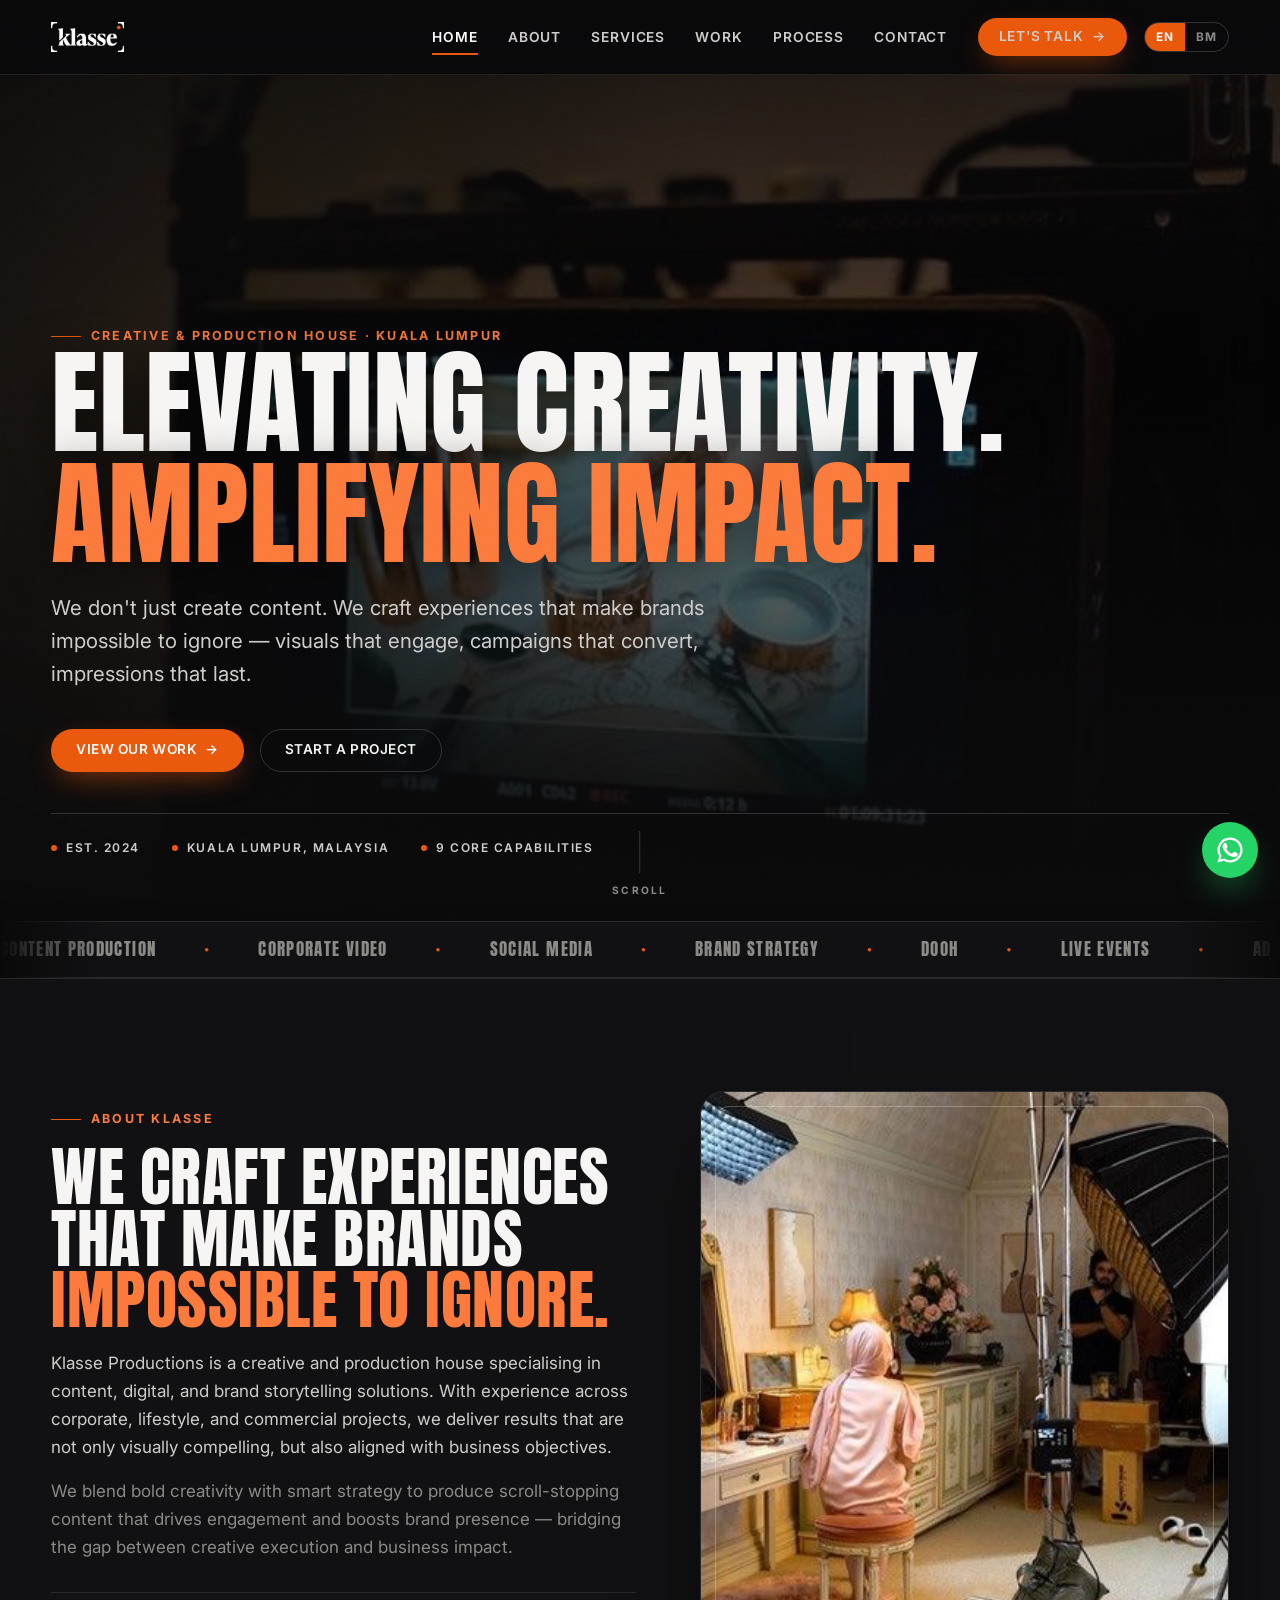
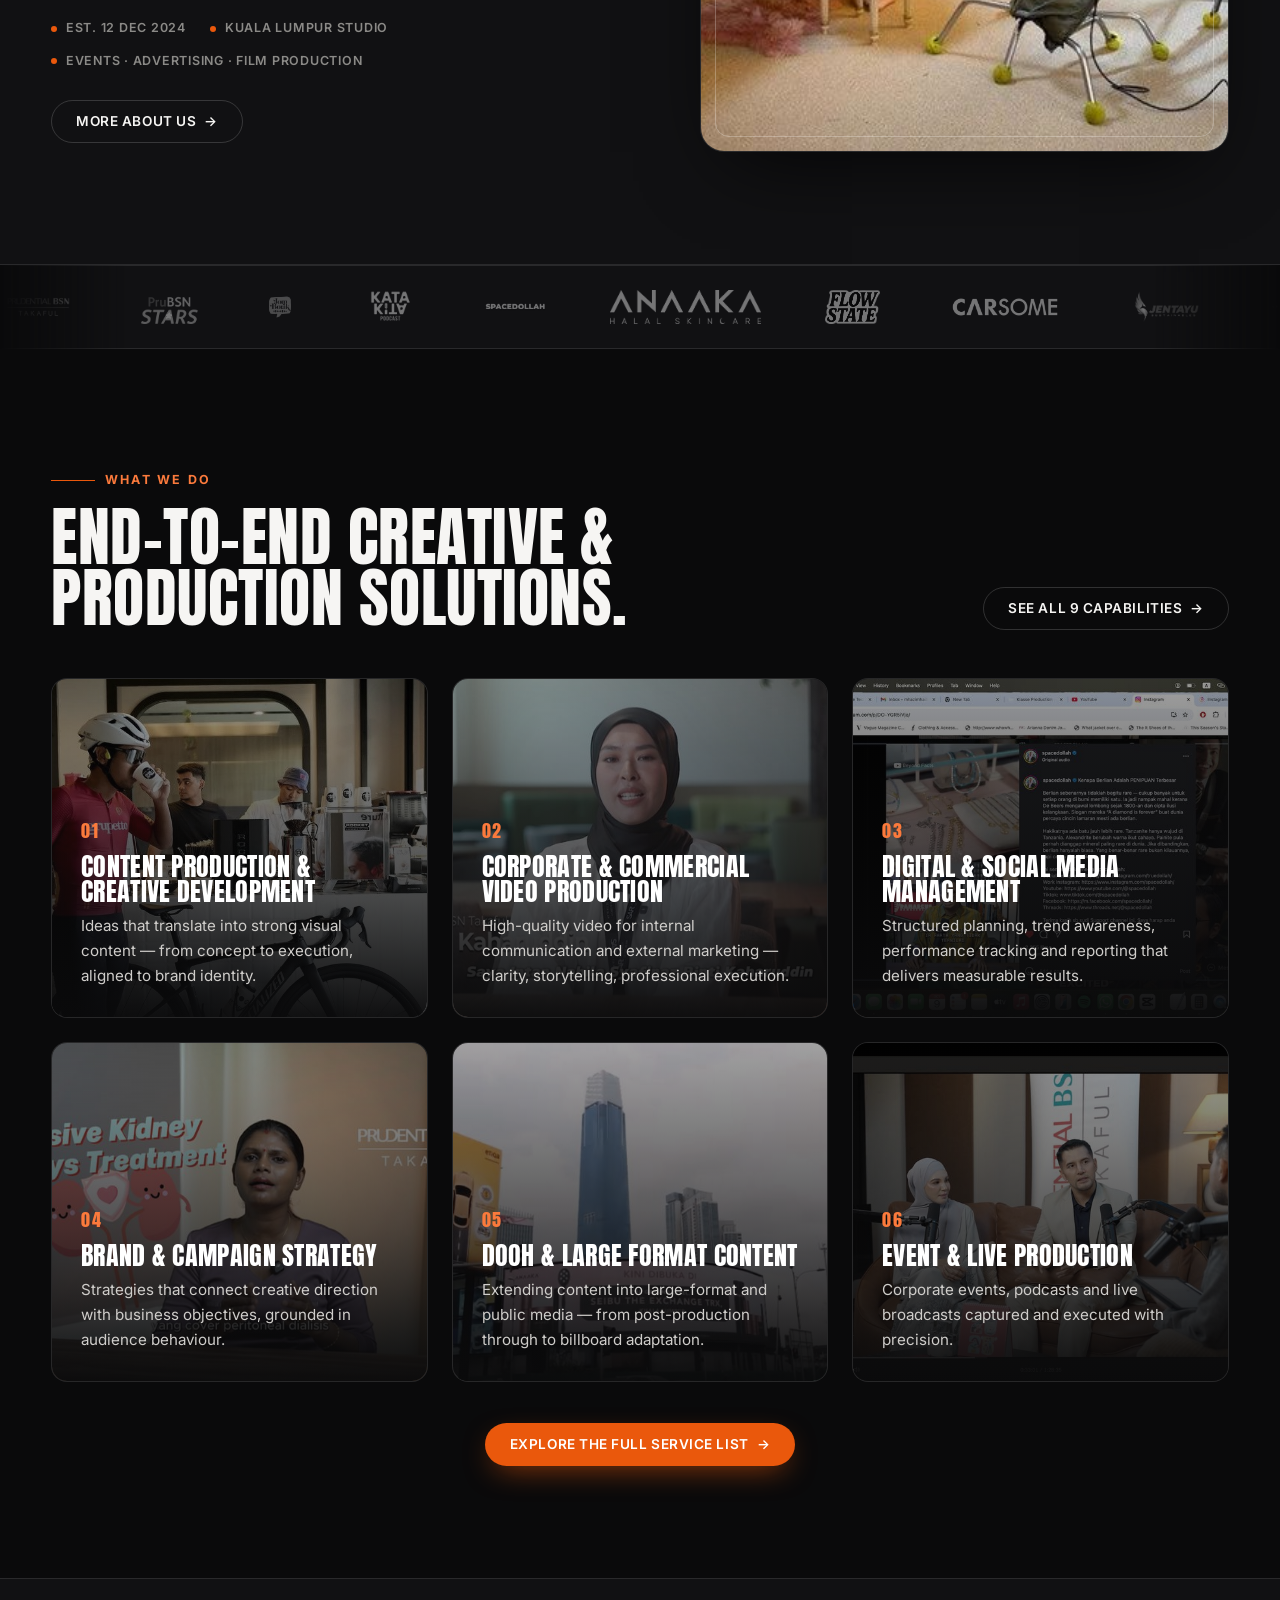
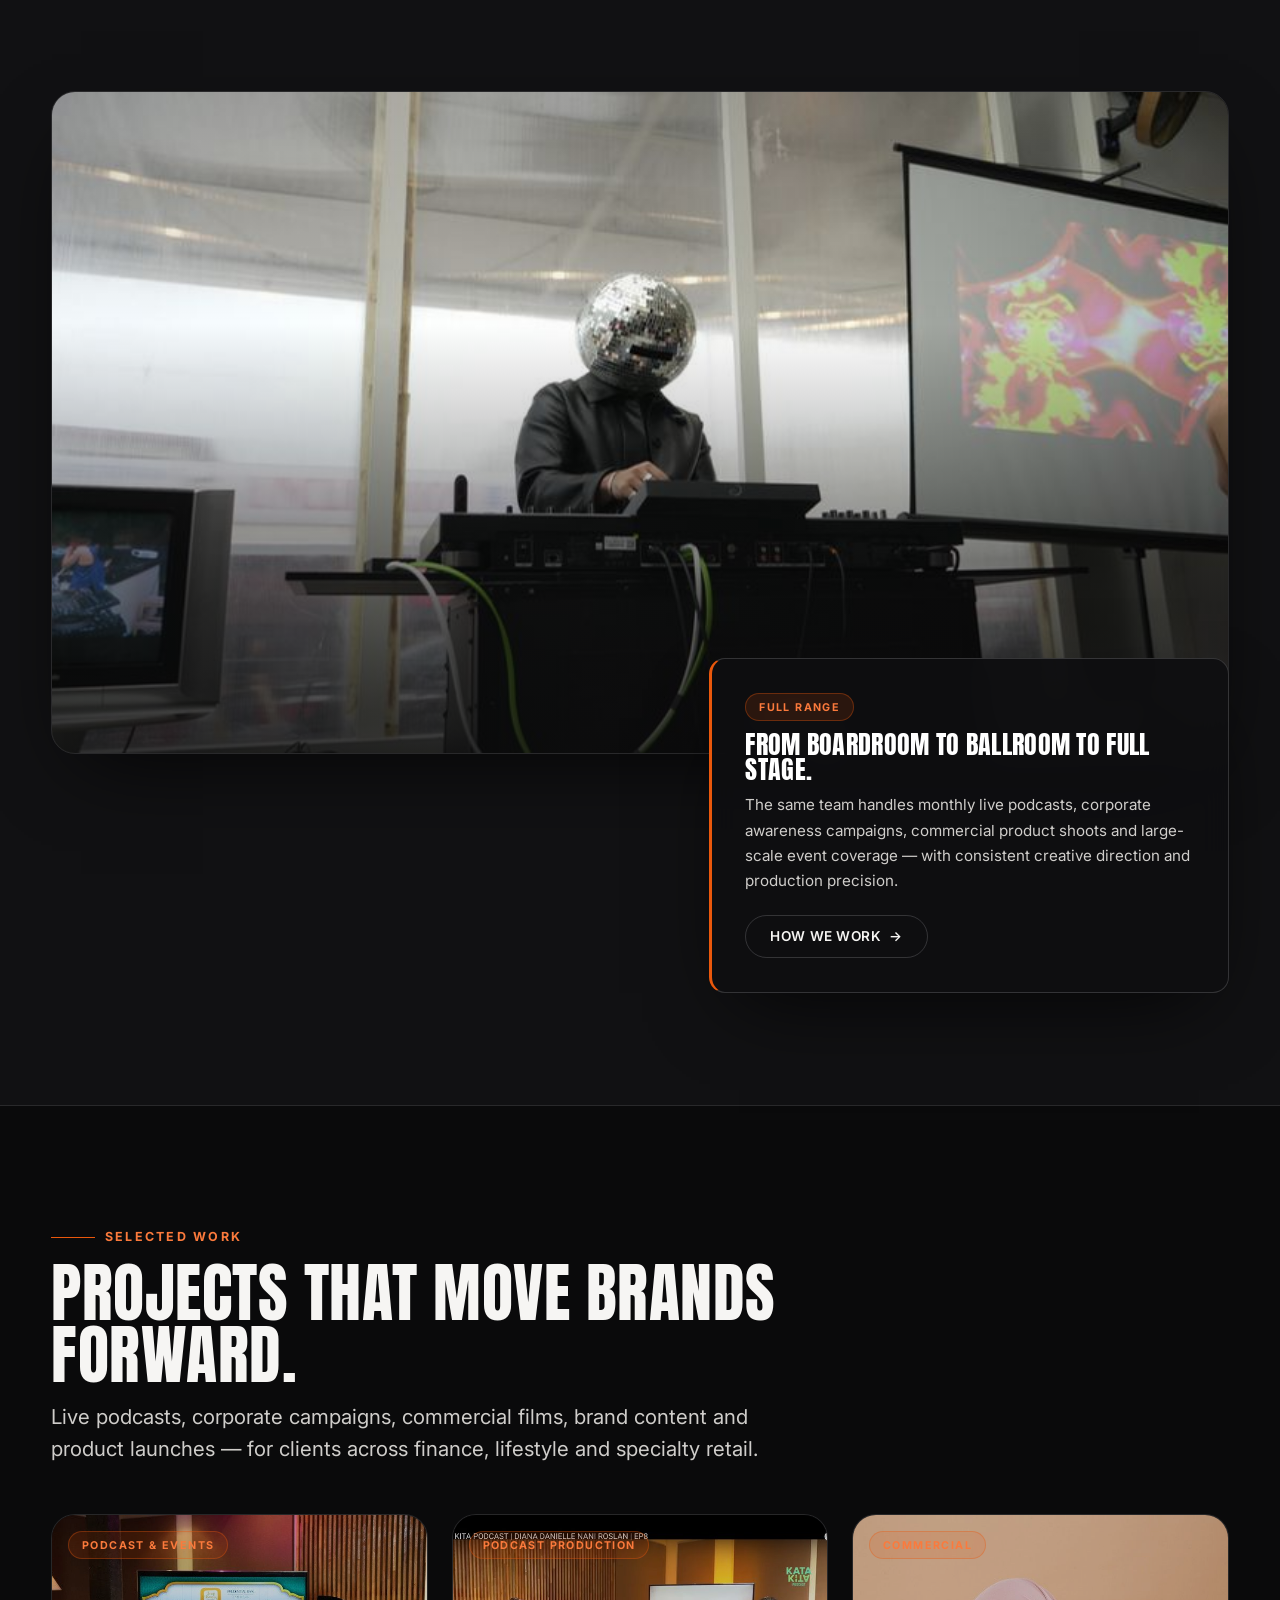
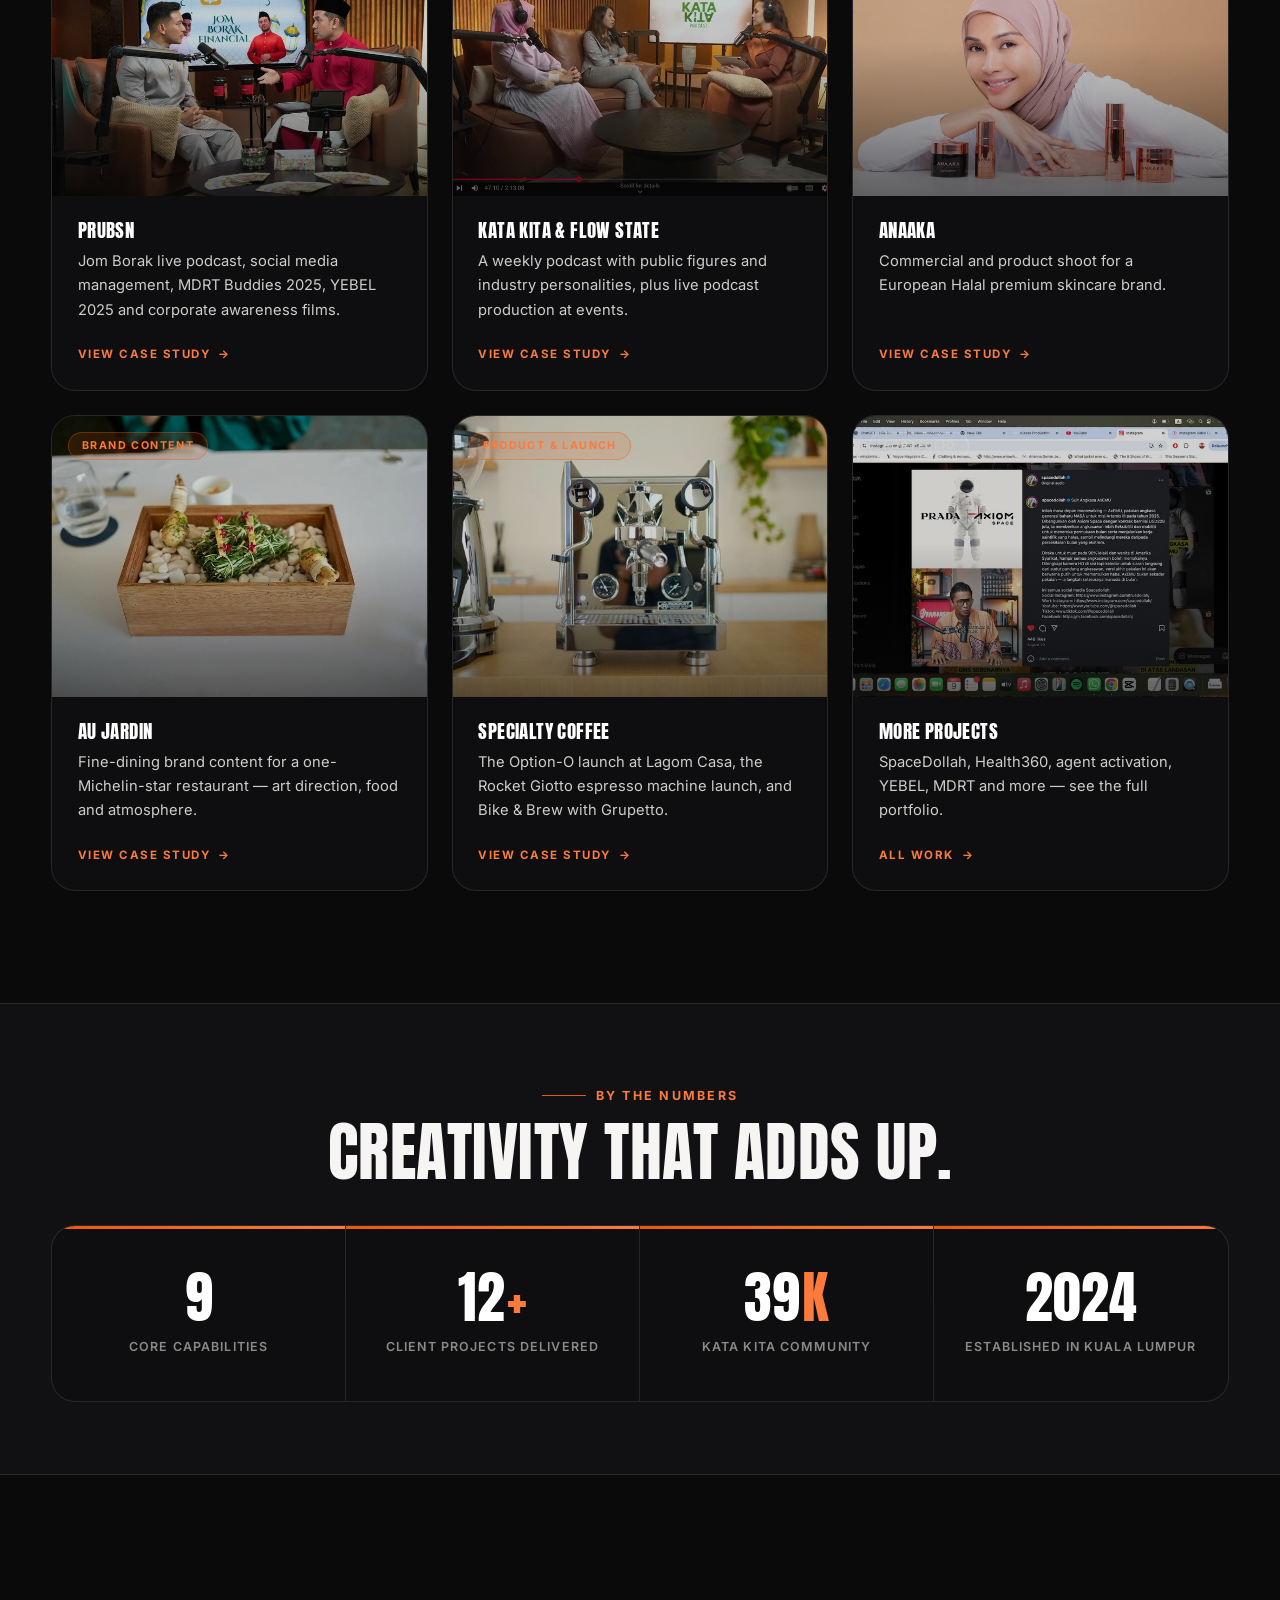
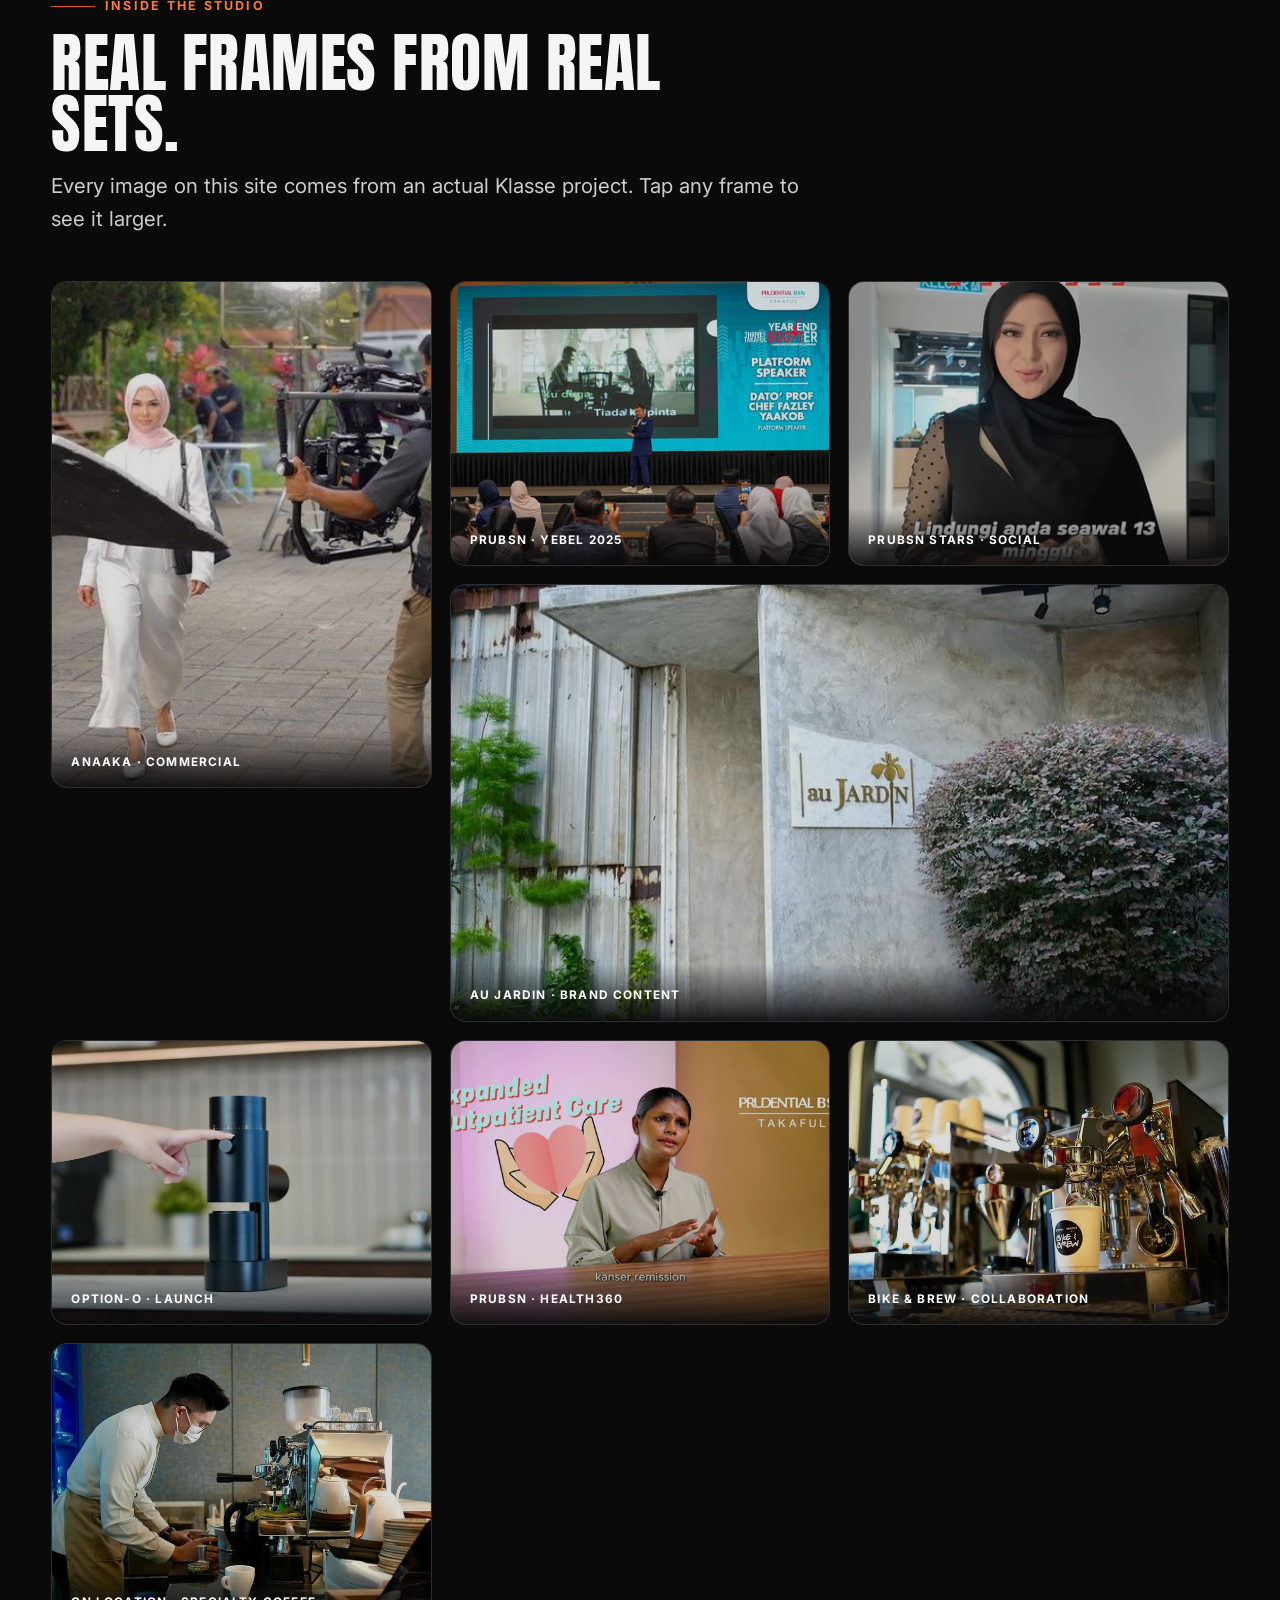
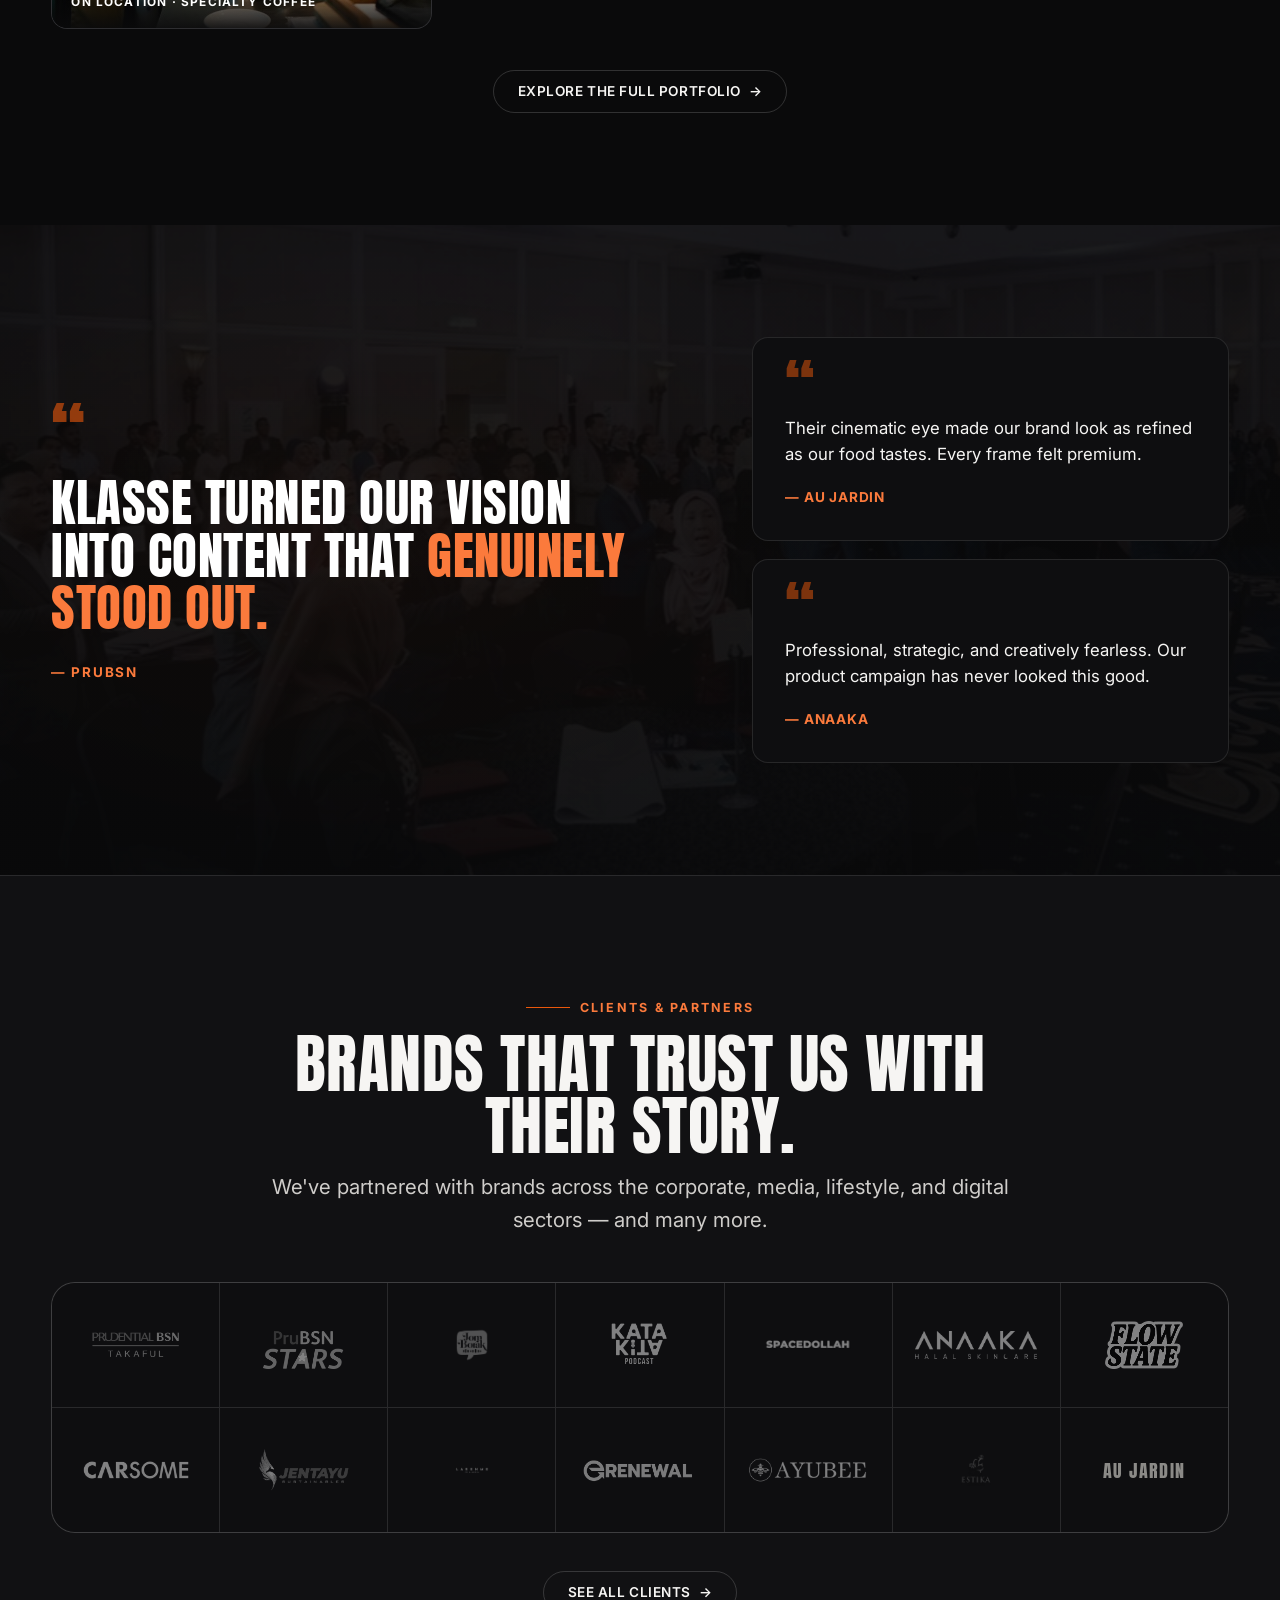
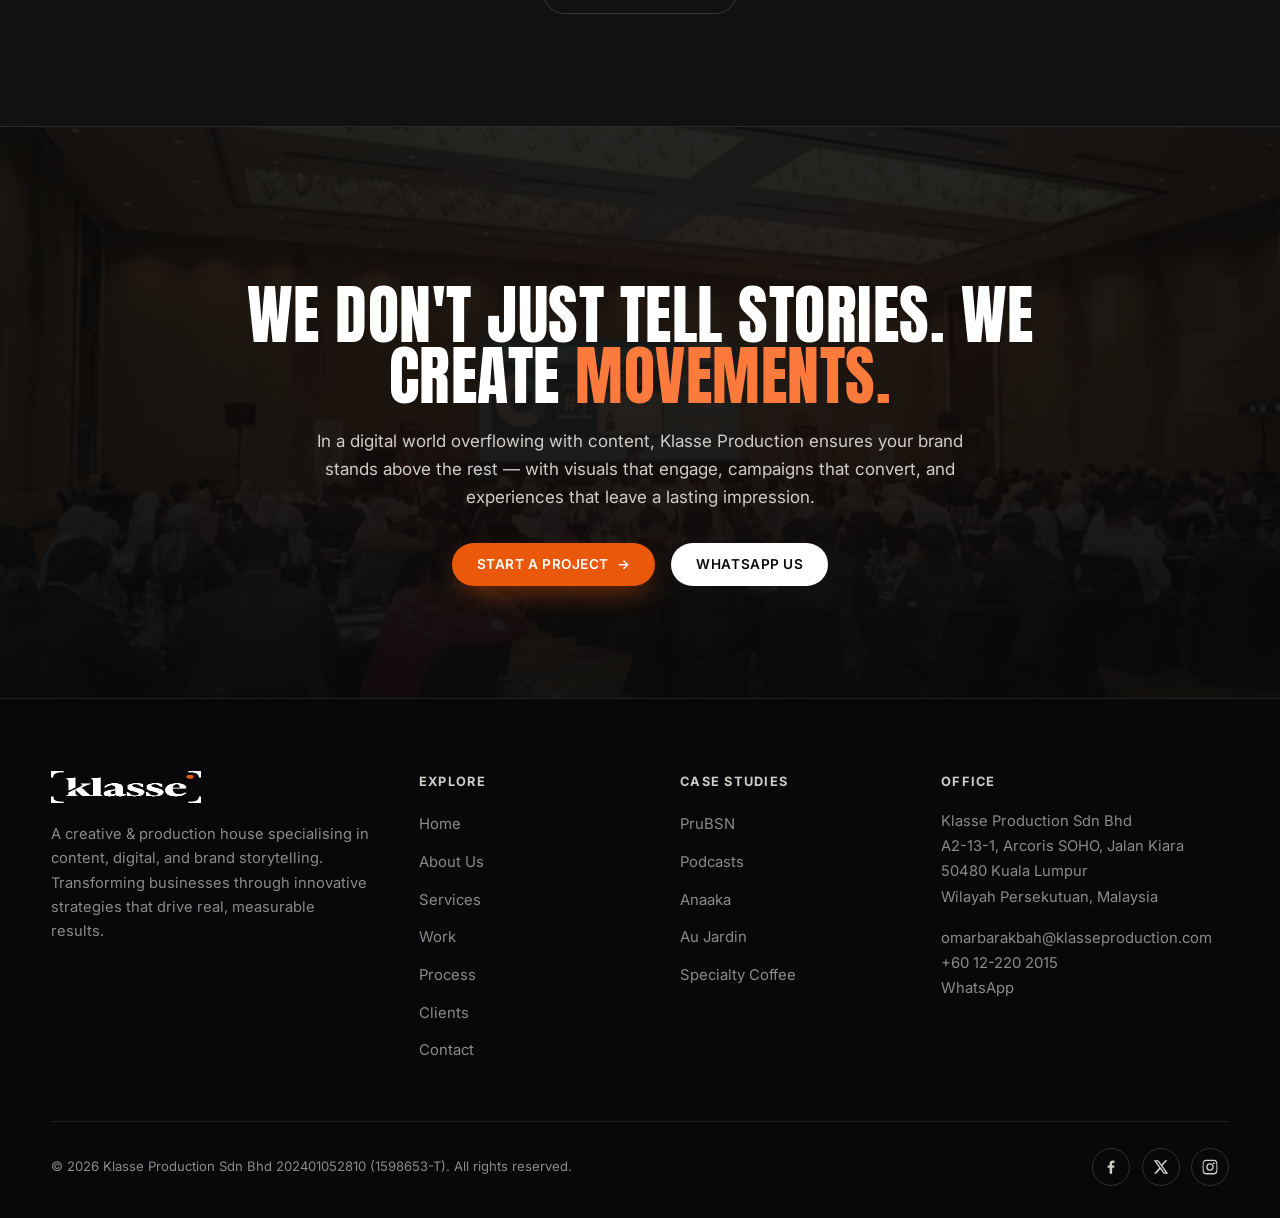
==== commit aae9a963: "Complete overhaul: real client photography, 12 pages, case studies" ====
--- a/index.html
+++ b/index.html
@@ -3,33 +3,32 @@
 <head>
 <meta charset="UTF-8">
 <meta name="viewport" content="width=device-width, initial-scale=1.0">
-<title>Klasse Productions — Elevating Creativity, Amplifying Impact</title>
-<meta name="description" content="Klasse Productions is a cinematic creative & production house in Kuala Lumpur specialising in content, video, digital, and brand storytelling that drives engagement and delivers measurable results.">
-<meta name="author" content="Klasse Production">
+<title>Klasse Productions — Creative &amp; Production House, Kuala Lumpur</title>
+<meta name="description" content="Klasse Productions is a Kuala Lumpur creative &amp; production house: content production, corporate &amp; commercial video, social media, brand strategy, DOOH, live events, ad buys, press and retail distribution. Elevating creativity, amplifying impact.">
+<meta name="author" content="Klasse Production Sdn Bhd">
 <meta name="theme-color" content="#0a0a0b">
 <meta property="og:title" content="Klasse Productions — Elevating Creativity, Amplifying Impact">
-<meta property="og:description" content="A cinematic creative & production house specialising in content, digital, and brand storytelling solutions.">
+<meta property="og:description" content="A Kuala Lumpur creative &amp; production house specialising in content, digital, and brand storytelling solutions.">
 <meta property="og:type" content="website">
 <meta property="og:url" content="https://klasseproduction.com/">
 <meta property="og:site_name" content="Klasse Productions">
 <meta property="og:locale" content="en_MY">
-<meta property="og:image" content="https://images.unsplash.com/photo-1485846234645-a62644f84728?auto=format&fit=crop&w=1200&q=75">
-<meta property="og:image:alt" content="Klasse Productions — cinematic creative & production house, Kuala Lumpur">
+<meta property="og:image" content="https://klasseproduction.com/assets/img/about-team-1.jpg">
+<meta property="og:image:alt" content="Klasse Productions crew watching a camera monitor on a production set in Kuala Lumpur">
 <meta name="twitter:card" content="summary_large_image">
 <meta name="twitter:title" content="Klasse Productions — Elevating Creativity, Amplifying Impact">
-<meta name="twitter:description" content="A cinematic creative & production house specialising in content, digital, and brand storytelling solutions.">
-<meta name="twitter:image" content="https://images.unsplash.com/photo-1485846234645-a62644f84728?auto=format&fit=crop&w=1200&q=75">
+<meta name="twitter:description" content="A Kuala Lumpur creative &amp; production house specialising in content, digital, and brand storytelling solutions.">
+<meta name="twitter:image" content="https://klasseproduction.com/assets/img/about-team-1.jpg">
 <link rel="canonical" href="https://klasseproduction.com/">
 <link rel="icon" href="assets/favicon.svg" type="image/svg+xml">
 <link rel="preconnect" href="https://fonts.googleapis.com">
 <link rel="preconnect" href="https://fonts.gstatic.com" crossorigin>
-<link rel="preconnect" href="https://images.unsplash.com" crossorigin>
-<link rel="preload" as="image" href="https://images.unsplash.com/photo-1485846234645-a62644f84728?auto=format&fit=crop&w=2000&q=75" fetchpriority="high">
+<link rel="preload" as="image" href="assets/img/about-team-1.jpg" fetchpriority="high">
 <link href="https://fonts.googleapis.com/css2?family=Anton&family=Archivo:wght@600;700;800&family=Inter:wght@400;500;600;700&display=swap" rel="stylesheet">
 <link rel="stylesheet" href="assets/styles.css">
 <script>document.documentElement.classList.add('js');</script>
 <script type="application/ld+json">
-{"@context":"https://schema.org","@graph":[{"@type":"Organization","@id":"https://klasseproduction.com/#organization","name":"Klasse Productions","legalName":"KLASSE PRODUCTION SDN. BHD.","url":"https://klasseproduction.com/","logo":"https://klasseproduction.com/assets/logo-white.png","foundingDate":"2024-12-12","email":"omarbarakbah@klasseproduction.com","telephone":"+60122202015","description":"Klasse Production Sdn Bhd is a Kuala Lumpur creative & production house established December 2024, covering event organisation, promotion & management; advertising; and motion picture, video & television programme production.","sameAs":["https://www.facebook.com/klasseproductions","https://x.com/classprod","https://www.instagram.com/klasseproductions"],"address":{"@type":"PostalAddress","streetAddress":"A2-13-1, Arcoris SOHO, Jalan Kiara","addressLocality":"Kuala Lumpur","postalCode":"50480","addressRegion":"Wilayah Persekutuan","addressCountry":"MY"}},{"@type":"LocalBusiness","@id":"https://klasseproduction.com/#localbusiness","name":"Klasse Productions","image":"https://images.unsplash.com/photo-1485846234645-a62644f84728?auto=format&fit=crop&w=1200&q=75","url":"https://klasseproduction.com/","email":"omarbarakbah@klasseproduction.com","telephone":"+60122202015","priceRange":"$$","foundingDate":"2024-12-12","areaServed":"MY","sameAs":["https://www.facebook.com/klasseproductions","https://x.com/classprod","https://www.instagram.com/klasseproductions"],"address":{"@type":"PostalAddress","streetAddress":"A2-13-1, Arcoris SOHO, Jalan Kiara","addressLocality":"Kuala Lumpur","postalCode":"50480","addressRegion":"Wilayah Persekutuan","addressCountry":"MY"}}]}
+{"@context":"https://schema.org","@graph":[{"@type":"Organization","@id":"https://klasseproduction.com/#organization","name":"Klasse Productions","legalName":"KLASSE PRODUCTION SDN. BHD.","url":"https://klasseproduction.com/","logo":"https://klasseproduction.com/assets/logo-white.png","image":"https://klasseproduction.com/assets/img/about-team-1.jpg","foundingDate":"2024-12-12","email":"omarbarakbah@klasseproduction.com","telephone":"+60122202015","slogan":"Elevating creativity, amplifying impact.","description":"Klasse Production Sdn Bhd is a Kuala Lumpur creative & production house established December 2024, covering event organisation, promotion & management; advertising; and motion picture, video & television programme production.","sameAs":["https://www.facebook.com/klasseproductions","https://x.com/classprod","https://www.instagram.com/klasseproductions"],"address":{"@type":"PostalAddress","streetAddress":"A2-13-1, Arcoris SOHO, Jalan Kiara","addressLocality":"Kuala Lumpur","postalCode":"50480","addressRegion":"Wilayah Persekutuan","addressCountry":"MY"}},{"@type":"LocalBusiness","@id":"https://klasseproduction.com/#localbusiness","name":"Klasse Productions","image":"https://klasseproduction.com/assets/img/about-team-1.jpg","url":"https://klasseproduction.com/","email":"omarbarakbah@klasseproduction.com","telephone":"+60122202015","priceRange":"$$","foundingDate":"2024-12-12","areaServed":"MY","sameAs":["https://www.facebook.com/klasseproductions","https://x.com/classprod","https://www.instagram.com/klasseproductions"],"address":{"@type":"PostalAddress","streetAddress":"A2-13-1, Arcoris SOHO, Jalan Kiara","addressLocality":"Kuala Lumpur","postalCode":"50480","addressRegion":"Wilayah Persekutuan","addressCountry":"MY"}},{"@type":"WebSite","@id":"https://klasseproduction.com/#website","url":"https://klasseproduction.com/","name":"Klasse Productions","inLanguage":["en-MY","ms-MY"],"publisher":{"@id":"https://klasseproduction.com/#organization"}}]}
 </script>
 </head>
 <body>
@@ -37,15 +36,17 @@
 <div class="scrollbar"></div>
 <div class="grain" aria-hidden="true"></div>
 
+<!-- ===== HEADER (copy verbatim across pages; swap the .active link) ===== -->
 <header class="site-header">
   <div class="wrap nav">
-    <a class="nav__logo" href="index.html" aria-label="Klasse Productions home"><img src="assets/logo-white.png" alt="Klasse Productions"></a>
+    <a class="nav__logo" href="index.html" aria-label="Klasse Productions home"><img src="assets/logo-white.png" alt="Klasse Productions" width="140" height="30"></a>
     <div class="nav__right">
-      <nav class="nav__links" id="nav-links">
+      <nav class="nav__links" id="nav-links" aria-label="Main">
         <a href="index.html" class="active" data-i18n="nav.home">Home</a>
         <a href="about.html" data-i18n="nav.about">About</a>
         <a href="services.html" data-i18n="nav.services">Services</a>
         <a href="work.html" data-i18n="nav.work">Work</a>
+        <a href="process.html" data-i18n="nav.process">Process</a>
         <a href="contact.html" data-i18n="nav.contact">Contact</a>
         <a class="btn btn--primary nav__cta" href="contact.html" data-bm="Mari berbual <span class='arrow'>&rarr;</span>">Let's talk <span class="arrow">&rarr;</span></a>
       </nav>
@@ -53,224 +54,434 @@
         <button type="button" data-lang="en" class="on" aria-label="Switch to English" aria-pressed="true">EN</button>
         <button type="button" data-lang="bm" aria-label="Tukar ke Bahasa Melayu" aria-pressed="false">BM</button>
       </div>
-      <button class="nav__toggle" aria-label="Open menu" aria-expanded="false"><span></span><span></span><span></span></button>
+      <button class="nav__toggle" aria-label="Open menu" aria-expanded="false" aria-controls="nav-links"><span></span><span></span><span></span></button>
     </div>
   </div>
 </header>
 
-<!-- ===== CINEMATIC HERO ===== -->
-<section class="cine-hero" id="content" tabindex="-1">
-  <div class="letterbox letterbox--top" aria-hidden="true"></div>
-  <div class="cine-hero__bg" data-parallax="0.16">
-    <img decoding="async" fetchpriority="high" src="https://images.unsplash.com/photo-1485846234645-a62644f84728?auto=format&fit=crop&w=2000&q=75" alt="Film crew on a cinematic production set with stage lighting">
-  </div>
-  <div class="cine-hero__overlay" aria-hidden="true"></div>
-  <div class="wrap">
-    <span class="eyebrow cine-hero__eyebrow load-up" data-i18n="eyebrow.house">Creative &amp; Production House &middot; Kuala Lumpur</span>
+<!-- ===== 1. CINEMATIC HERO (.hero-media) ===== -->
+<section class="hero-media" id="content" tabindex="-1">
+  <div class="hero-media__bg" data-parallax="0.14">
+    <img src="assets/img/about-team-1.jpg" alt="Klasse Productions crew reviewing a shot on the camera monitor during a production" fetchpriority="high" decoding="async" width="1400" height="933">
+  </div>
+  <div class="hero-media__scrim" aria-hidden="true"></div>
+  <div class="wrap hero-media__body">
+    <span class="eyebrow load-up" data-i18n="eyebrow.house">Creative &amp; Production House &middot; Kuala Lumpur</span>
     <h1 class="load-up d1" data-bm="Meningkatkan kreativiti. <span class='hl'>Memperkasa impak.</span>">Elevating creativity. <span class="hl">Amplifying impact.</span></h1>
     <p class="lead load-up d2" data-bm="Kami bukan sekadar mencipta kandungan. Kami mereka pengalaman yang membuatkan jenama mustahil untuk diabaikan — visual yang menarik, kempen yang menukar, kesan yang berkekalan.">We don't just create content. We craft experiences that make brands impossible to ignore — visuals that engage, campaigns that convert, impressions that last.</p>
-    <div class="cine-hero__actions load-up d3">
+    <div class="hero-media__actions load-up d3">
       <a class="btn btn--primary" href="work.html" data-bm="Lihat kerja kami <span class='arrow'>&rarr;</span>">View our work <span class="arrow">&rarr;</span></a>
-      <div class="play-row">
-        <a class="play-btn" href="work.html" aria-label="Watch our showreel"><svg viewBox="0 0 24 24"><path d="M8 5v14l11-7z"/></svg></a>
-        <span class="label" data-bm="Tonton reel">Watch the reel</span>
-      </div>
-    </div>
-  </div>
-  <div class="letterbox letterbox--bottom" aria-hidden="true"></div>
-</section>
-
-<!-- ===== TICKER ===== -->
+      <a class="btn btn--ghost" href="contact.html" data-bm="Mulakan projek">Start a project</a>
+    </div>
+    <div class="hero-media__meta load-up d4">
+      <span data-bm="Ditubuhkan 2024">Est. 2024</span>
+      <span data-bm="Kuala Lumpur, Malaysia">Kuala Lumpur, Malaysia</span>
+      <span data-bm="9 keupayaan teras">9 core capabilities</span>
+    </div>
+  </div>
+  <a class="scroll-cue" href="#intro" aria-label="Scroll to content">
+    <span class="scroll-cue__line" aria-hidden="true"></span>
+    <span data-bm="Tatal">Scroll</span>
+  </a>
+</section>
+
+<!-- ===== 2. CAPABILITY TICKER ===== -->
 <div class="ticker" aria-hidden="true">
   <div class="ticker__track">
-    <span>Content Production</span><span>Video</span><span>Social Media</span><span>Brand Strategy</span><span>DOOH</span><span>Live Events</span><span>Ad Buys</span><span>Press &amp; PR</span>
-    <span>Content Production</span><span>Video</span><span>Social Media</span><span>Brand Strategy</span><span>DOOH</span><span>Live Events</span><span>Ad Buys</span><span>Press &amp; PR</span>
+    <span>Content Production</span><span>Corporate Video</span><span>Social Media</span><span>Brand Strategy</span><span>DOOH</span><span>Live Events</span><span>Ad Buys</span><span>Press &amp; PR</span><span>Retail Distribution</span>
+    <span>Content Production</span><span>Corporate Video</span><span>Social Media</span><span>Brand Strategy</span><span>DOOH</span><span>Live Events</span><span>Ad Buys</span><span>Press &amp; PR</span><span>Retail Distribution</span>
   </div>
 </div>
 
-<!-- ===== INTRO / ABOUT ===== -->
-<section class="section section--panel">
-  <div class="wrap split">
+<!-- ===== 3. POSITIONING (.split) ===== -->
+<section class="section section--panel" id="intro">
+  <div class="wrap split split--center">
     <div>
       <span class="eyebrow reveal" data-i18n="eyebrow.about">About Klasse</span>
       <h2 class="reveal" style="margin:1.1rem 0" data-bm="Kami mencipta pengalaman yang membuatkan jenama <span class='hl'>mustahil untuk diabaikan.</span>">We craft experiences that make brands <span class="hl">impossible to ignore.</span></h2>
       <p class="reveal" style="margin-bottom:1rem" data-bm="Klasse Productions ialah sebuah rumah kreatif dan produksi yang pakar dalam penyelesaian kandungan, digital, dan penceritaan jenama. Dengan pengalaman merentasi projek korporat, gaya hidup, dan komersial, kami memberikan hasil yang bukan sahaja menarik dari segi visual, tetapi juga selari dengan objektif perniagaan.">Klasse Productions is a creative and production house specialising in content, digital, and brand storytelling solutions. With experience across corporate, lifestyle, and commercial projects, we deliver results that are not only visually compelling, but also aligned with business objectives.</p>
-      <p class="reveal muted" data-bm="Kami menggabungkan kreativiti berani dengan strategi bijak untuk menghasilkan kandungan yang memukau, mendorong penglibatan dan meningkatkan kehadiran jenama — merapatkan jurang antara pelaksanaan kreatif dan impak perniagaan.">We blend bold creativity with smart strategy to produce scroll-stopping content that drives engagement and boosts brand presence — bridging the gap between creative execution and business impact.</p>
+      <p class="reveal muted" data-bm="Kami menggabungkan kreativiti berani dengan strategi bijak untuk menghasilkan kandungan yang memukau — merapatkan jurang antara pelaksanaan kreatif dan impak perniagaan.">We blend bold creativity with smart strategy to produce scroll-stopping content that drives engagement and boosts brand presence — bridging the gap between creative execution and business impact.</p>
       <div class="studio-note reveal">
-        <span data-bm="Ditubuhkan 2024">Est. 2024</span>
-        <span data-bm="Kuala Lumpur">Kuala Lumpur</span>
-        <span data-bm="Acara · Pengiklanan · Produksi Filem">Events · Advertising · Film Production</span>
+        <span data-bm="Ditubuhkan 12 Dis 2024">Est. 12 Dec 2024</span>
+        <span data-bm="Studio Kuala Lumpur">Kuala Lumpur studio</span>
+        <span data-bm="Acara &middot; Pengiklanan &middot; Produksi Filem">Events &middot; Advertising &middot; Film Production</span>
       </div>
       <a class="btn btn--ghost reveal" style="margin-top:1.8rem" href="about.html" data-bm="Lagi tentang kami <span class='arrow'>&rarr;</span>">More about us <span class="arrow">&rarr;</span></a>
     </div>
     <div class="split__media reveal">
       <span class="frame" aria-hidden="true"></span>
-      <img src="https://images.unsplash.com/photo-1574717024653-61fd2cf4d44d?auto=format&fit=crop&w=1200&q=75" alt="Cinematographer framing a shot behind a professional camera" loading="lazy" decoding="async">
-    </div>
-  </div>
-</section>
-
-<!-- ===== CAPABILITIES (photo cards) ===== -->
+      <img src="assets/img/about-team-2.jpg" alt="Klasse Productions team at work during a studio production day" loading="lazy" decoding="async" width="1400" height="1750">
+    </div>
+  </div>
+</section>
+
+<!-- ===== 4. CLIENT LOGO MARQUEE ===== -->
+<div class="logo-marquee" aria-label="Brands we have produced for">
+  <div class="logo-marquee__track">
+    <img src="assets/logos/prudential-bsn-takaful.png" alt="Prudential BSN Takaful" loading="lazy" decoding="async">
+    <img src="assets/logos/prubsn-stars.png" alt="PruBSN Stars" loading="lazy" decoding="async">
+    <img src="assets/logos/jom-borak.png" alt="Jom Borak" loading="lazy" decoding="async">
+    <img src="assets/logos/kata-kita.png" alt="Kata Kita Podcast" loading="lazy" decoding="async">
+    <img src="assets/logos/spacedollah.png" alt="SpaceDollah" loading="lazy" decoding="async">
+    <img src="assets/logos/anaaka.png" alt="Anaaka" loading="lazy" decoding="async">
+    <img src="assets/logos/flow-state.png" alt="Flow State" loading="lazy" decoding="async">
+    <img src="assets/logos/carsome.png" alt="Carsome" loading="lazy" decoding="async">
+    <img src="assets/logos/jentayu.png" alt="Jentayu" loading="lazy" decoding="async">
+    <img src="assets/logos/larenme.png" alt="Larenme" loading="lazy" decoding="async">
+    <img src="assets/logos/renewal.png" alt="Renewal" loading="lazy" decoding="async">
+    <img src="assets/logos/ayubee.png" alt="Ayubee" loading="lazy" decoding="async">
+    <img src="assets/logos/estika.png" alt="Estika" loading="lazy" decoding="async">
+    <img src="assets/logos/prudential-bsn-takaful.png" alt="" aria-hidden="true" loading="lazy" decoding="async">
+    <img src="assets/logos/prubsn-stars.png" alt="" aria-hidden="true" loading="lazy" decoding="async">
+    <img src="assets/logos/jom-borak.png" alt="" aria-hidden="true" loading="lazy" decoding="async">
+    <img src="assets/logos/kata-kita.png" alt="" aria-hidden="true" loading="lazy" decoding="async">
+    <img src="assets/logos/spacedollah.png" alt="" aria-hidden="true" loading="lazy" decoding="async">
+    <img src="assets/logos/anaaka.png" alt="" aria-hidden="true" loading="lazy" decoding="async">
+    <img src="assets/logos/flow-state.png" alt="" aria-hidden="true" loading="lazy" decoding="async">
+    <img src="assets/logos/carsome.png" alt="" aria-hidden="true" loading="lazy" decoding="async">
+    <img src="assets/logos/jentayu.png" alt="" aria-hidden="true" loading="lazy" decoding="async">
+    <img src="assets/logos/larenme.png" alt="" aria-hidden="true" loading="lazy" decoding="async">
+    <img src="assets/logos/renewal.png" alt="" aria-hidden="true" loading="lazy" decoding="async">
+    <img src="assets/logos/ayubee.png" alt="" aria-hidden="true" loading="lazy" decoding="async">
+    <img src="assets/logos/estika.png" alt="" aria-hidden="true" loading="lazy" decoding="async">
+  </div>
+</div>
+
+<!-- ===== 5. CAPABILITY PREVIEW (6 of 9) ===== -->
 <section class="section">
   <div class="wrap">
-    <div class="sec-head reveal">
-      <span class="eyebrow" data-i18n="eyebrow.whatwedo">What we do</span>
-      <h2 data-bm="Penyelesaian kreatif &amp; produksi hujung-ke-hujung.">End-to-end creative &amp; production solutions.</h2>
-      <p class="lead muted" data-bm="Daripada idea pertama hingga suntingan akhir — perkhidmatan kreatif dan produksi lengkap merentasi persekitaran digital, korporat, dan komersial.">From the first idea to the final cut — complete creative and production services across digital, corporate, and commercial environments.</p>
+    <div class="section-head section-head--row reveal">
+      <div class="section-head__text">
+        <span class="eyebrow" data-i18n="eyebrow.whatwedo">What we do</span>
+        <h2 data-bm="Penyelesaian kreatif &amp; produksi hujung-ke-hujung.">End-to-end creative &amp; production solutions.</h2>
+      </div>
+      <a class="btn btn--ghost" href="services.html" data-bm="Lihat kesemua 9 keupayaan <span class='arrow'>&rarr;</span>">See all 9 capabilities <span class="arrow">&rarr;</span></a>
     </div>
     <div class="grid grid-3" style="margin-top:3rem">
+
       <article class="cap-card reveal">
-        <div class="cap-card__img"><img src="https://images.unsplash.com/photo-1632187981988-40f3cbaeef5e?auto=format&fit=crop&w=800&q=75" alt="Creative studio shoot in progress" loading="lazy" decoding="async"></div>
+        <div class="cap-card__img"><img src="assets/img/svc-content-1.jpg" alt="Creative content production in progress on a Klasse Productions shoot" loading="lazy" decoding="async"></div>
         <div class="cap-card__body">
           <span class="num">01</span>
           <h3 data-bm="Produksi Kandungan &amp; Pembangunan Kreatif">Content Production &amp; Creative Development</h3>
-          <p data-bm="Idea yang diterjemahkan kepada kandungan visual yang kuat — direka untuk selari dengan identiti jenama sambil kekal relevan dengan landskap kandungan hari ini.">Ideas that translate into strong visual content — crafted to align with brand identity while staying relevant to today's content landscape.</p>
-        </div>
-      </article>
+          <p data-bm="Idea yang diterjemahkan kepada kandungan visual yang kuat — daripada konsep hingga pelaksanaan, selari dengan identiti jenama.">Ideas that translate into strong visual content — from concept to execution, aligned to brand identity.</p>
+        </div>
+      </article>
+
       <article class="cap-card reveal">
-        <div class="cap-card__img"><img src="https://images.unsplash.com/photo-1497015289639-54688650d173?auto=format&fit=crop&w=800&q=75" alt="Cinema camera recording a commercial shoot" loading="lazy" decoding="async"></div>
+        <div class="cap-card__img"><img src="assets/img/svc-video-1.jpg" alt="Cinema camera set up for a corporate video shoot" loading="lazy" decoding="async"></div>
         <div class="cap-card__body">
           <span class="num">02</span>
-          <h3 data-bm="Produksi Video Korporat &amp; Komersial">Corporate &amp; Commercial Video</h3>
-          <p data-bm="Video berkualiti tinggi untuk komunikasi dalaman dan pemasaran luaran — kejelasan, penceritaan, dan pelaksanaan profesional.">High-quality video for internal communication and external marketing — clarity, storytelling, and professional execution.</p>
-        </div>
-      </article>
+          <h3 data-bm="Produksi Video Korporat &amp; Komersial">Corporate &amp; Commercial Video Production</h3>
+          <p data-bm="Video berkualiti tinggi untuk komunikasi dalaman dan pemasaran luaran — kejelasan, penceritaan, dan pelaksanaan profesional.">High-quality video for internal communication and external marketing — clarity, storytelling, professional execution.</p>
+        </div>
+      </article>
+
       <article class="cap-card reveal">
-        <div class="cap-card__img"><img src="https://images.unsplash.com/photo-1580707221190-bd94d9087b7f?auto=format&fit=crop&w=800&q=75" alt="Content creator filming for social media" loading="lazy" decoding="async"></div>
+        <div class="cap-card__img"><img src="assets/img/svc-social-1.jpg" alt="Short-form social media content being filmed for a brand channel" loading="lazy" decoding="async"></div>
         <div class="cap-card__body">
           <span class="num">03</span>
           <h3 data-bm="Pengurusan Digital &amp; Media Sosial">Digital &amp; Social Media Management</h3>
-          <p data-bm="Membangunkan platform melalui perancangan berstruktur, kesedaran tren, penjejakan prestasi, dan pelaporan yang memberikan hasil boleh diukur.">Grow platforms through structured planning, trend awareness, performance tracking, and reporting that delivers measurable results.</p>
-        </div>
-      </article>
-    </div>
-    <div class="center" style="margin-top:2.5rem">
-      <a class="btn btn--ghost reveal" href="services.html" data-bm="Lihat kesemua 9 keupayaan <span class='arrow'>&rarr;</span>">See all 9 capabilities <span class="arrow">&rarr;</span></a>
-    </div>
-  </div>
-</section>
-
-<!-- ===== STATS (count-up) ===== -->
+          <p data-bm="Perancangan berstruktur, kesedaran tren, penjejakan prestasi dan pelaporan yang memberikan hasil boleh diukur.">Structured planning, trend awareness, performance tracking and reporting that delivers measurable results.</p>
+        </div>
+      </article>
+
+      <article class="cap-card reveal">
+        <div class="cap-card__img"><img src="assets/img/svc-brand-1.jpg" alt="Brand and campaign planning session at the Klasse studio" loading="lazy" decoding="async"></div>
+        <div class="cap-card__body">
+          <span class="num">04</span>
+          <h3 data-bm="Strategi Jenama &amp; Kempen">Brand &amp; Campaign Strategy</h3>
+          <p data-bm="Strategi yang menghubungkan arah kreatif dengan objektif perniagaan, berpaksikan tingkah laku audiens.">Strategies that connect creative direction with business objectives, grounded in audience behaviour.</p>
+        </div>
+      </article>
+
+      <article class="cap-card reveal">
+        <div class="cap-card__img"><img src="assets/img/svc-dooh-1.jpg" alt="Large-format out-of-home placement of brand content" loading="lazy" decoding="async"></div>
+        <div class="cap-card__body">
+          <span class="num">05</span>
+          <h3 data-bm="DOOH &amp; Kandungan Format Besar">DOOH &amp; Large Format Content</h3>
+          <p data-bm="Melanjutkan kandungan ke media awam format besar — daripada pasca-produksi hingga adaptasi papan iklan.">Extending content into large-format and public media — from post-production through to billboard adaptation.</p>
+        </div>
+      </article>
+
+      <article class="cap-card reveal">
+        <div class="cap-card__img"><img src="assets/img/svc-event-1.jpg" alt="Live event production with stage lighting and camera coverage" loading="lazy" decoding="async"></div>
+        <div class="cap-card__body">
+          <span class="num">06</span>
+          <h3 data-bm="Produksi Acara &amp; Langsung">Event &amp; Live Production</h3>
+          <p data-bm="Acara korporat, podcast dan siaran langsung dirakam serta dilaksanakan dengan ketepatan.">Corporate events, podcasts and live broadcasts captured and executed with precision.</p>
+        </div>
+      </article>
+
+    </div>
+    <div class="center" style="margin-top:2.6rem">
+      <a class="btn btn--primary reveal" href="services.html" data-bm="Terokai perkhidmatan penuh <span class='arrow'>&rarr;</span>">Explore the full service list <span class="arrow">&rarr;</span></a>
+    </div>
+  </div>
+</section>
+
+<!-- ===== 6. SHOWCASE (large image + floating caption card) ===== -->
+<section class="section section--panel">
+  <div class="wrap">
+    <div class="showcase reveal">
+      <div class="showcase__media">
+        <img src="assets/img/flowstate-1.jpg" alt="Flow State live event stage lit for a full production and broadcast capture" loading="lazy" decoding="async" width="1400" height="787">
+      </div>
+      <div class="showcase__card">
+        <span class="chip" data-bm="Rangkaian penuh">Full range</span>
+        <h3 data-bm="Dari bilik lembaga ke dewan besar ke pentas penuh.">From boardroom to ballroom to full stage.</h3>
+        <p data-bm="Satu pasukan yang sama merangkap podcast langsung bulanan, kempen kesedaran korporat, penggambaran produk komersial, dan liputan acara berskala besar — dengan arah kreatif dan ketepatan produksi yang konsisten.">The same team handles monthly live podcasts, corporate awareness campaigns, commercial product shoots and large-scale event coverage — with consistent creative direction and production precision.</p>
+        <a class="btn btn--ghost" style="margin-top:1.4rem" href="process.html" data-bm="Bagaimana kami bekerja <span class='arrow'>&rarr;</span>">How we work <span class="arrow">&rarr;</span></a>
+      </div>
+    </div>
+  </div>
+</section>
+
+<!-- ===== 7. FEATURED WORK (case cards) ===== -->
+<section class="section">
+  <div class="wrap">
+    <div class="section-head reveal">
+      <span class="eyebrow" data-i18n="eyebrow.selected">Selected work</span>
+      <h2 data-bm="Projek yang menggerakkan jenama ke hadapan.">Projects that move brands forward.</h2>
+      <p class="lead muted" data-bm="Podcast langsung, kempen korporat, filem komersial, kandungan jenama, dan pelancaran produk — untuk klien merentasi kewangan, gaya hidup, dan runcit khusus.">Live podcasts, corporate campaigns, commercial films, brand content and product launches — for clients across finance, lifestyle and specialty retail.</p>
+    </div>
+
+    <div class="grid grid-3" style="margin-top:3rem">
+
+      <article class="case-card reveal">
+        <div class="case-card__media">
+          <img src="assets/img/jomborak-1.jpg" alt="Two hosts recording the PruBSN Jom Borak live podcast in studio" loading="lazy" decoding="async">
+          <span class="chip case-card__chip" data-bm="Podcast &amp; Acara">Podcast &amp; Events</span>
+        </div>
+        <div class="case-card__body">
+          <h3 class="case-card__title">PruBSN</h3>
+          <p data-bm="Podcast langsung Jom Borak, pengurusan media sosial, MDRT Buddies 2025, YEBEL 2025 dan video kesedaran korporat.">Jom Borak live podcast, social media management, MDRT Buddies 2025, YEBEL 2025 and corporate awareness films.</p>
+          <span class="case-card__more" data-bm="Lihat kajian kes <span class='arrow'>&rarr;</span>">View case study <span class="arrow">&rarr;</span></span>
+        </div>
+        <a class="case-card__link" href="case-prubsn.html"><span class="sr-only">PruBSN case study</span></a>
+      </article>
+
+      <article class="case-card reveal">
+        <div class="case-card__media">
+          <img src="assets/img/katakita-1.jpg" alt="Kata Kita podcast set with hosts and studio lighting" loading="lazy" decoding="async">
+          <span class="chip case-card__chip" data-bm="Produksi Podcast">Podcast Production</span>
+        </div>
+        <div class="case-card__body">
+          <h3 class="case-card__title" data-bm="Kata Kita &amp; Flow State">Kata Kita &amp; Flow State</h3>
+          <p data-bm="Podcast mingguan bersama tokoh awam dan personaliti industri, serta produksi podcast langsung untuk acara.">A weekly podcast with public figures and industry personalities, plus live podcast production at events.</p>
+          <span class="case-card__more" data-bm="Lihat kajian kes <span class='arrow'>&rarr;</span>">View case study <span class="arrow">&rarr;</span></span>
+        </div>
+        <a class="case-card__link" href="case-podcasts.html"><span class="sr-only">Podcasts case study</span></a>
+      </article>
+
+      <article class="case-card reveal">
+        <div class="case-card__media">
+          <img src="assets/img/anaaka-b-1.jpg" alt="Model holding an Anaaka premium skincare product during a commercial shoot" loading="lazy" decoding="async">
+          <span class="chip case-card__chip" data-bm="Komersial">Commercial</span>
+        </div>
+        <div class="case-card__body">
+          <h3 class="case-card__title">Anaaka</h3>
+          <p data-bm="Penggambaran komersial dan produk untuk jenama penjagaan kulit premium Halal Eropah.">Commercial and product shoot for a European Halal premium skincare brand.</p>
+          <span class="case-card__more" data-bm="Lihat kajian kes <span class='arrow'>&rarr;</span>">View case study <span class="arrow">&rarr;</span></span>
+        </div>
+        <a class="case-card__link" href="case-anaaka.html"><span class="sr-only">Anaaka case study</span></a>
+      </article>
+
+      <article class="case-card reveal">
+        <div class="case-card__media">
+          <img src="assets/img/aujardin-b-1.jpg" alt="Plated dish photographed at Au Jardin, a one Michelin star restaurant" loading="lazy" decoding="async">
+          <span class="chip case-card__chip" data-bm="Kandungan Jenama">Brand Content</span>
+        </div>
+        <div class="case-card__body">
+          <h3 class="case-card__title">Au Jardin</h3>
+          <p data-bm="Kandungan jenama fine-dining untuk restoran satu-bintang Michelin — arah seni, makanan dan suasana.">Fine-dining brand content for a one-Michelin-star restaurant — art direction, food and atmosphere.</p>
+          <span class="case-card__more" data-bm="Lihat kajian kes <span class='arrow'>&rarr;</span>">View case study <span class="arrow">&rarr;</span></span>
+        </div>
+        <a class="case-card__link" href="case-aujardin.html"><span class="sr-only">Au Jardin case study</span></a>
+      </article>
+
+      <article class="case-card reveal">
+        <div class="case-card__media">
+          <img src="assets/img/rocket-1.jpg" alt="Rocket Giotto espresso machine photographed for a product launch" loading="lazy" decoding="async">
+          <span class="chip case-card__chip" data-bm="Produk &amp; Pelancaran">Product &amp; Launch</span>
+        </div>
+        <div class="case-card__body">
+          <h3 class="case-card__title" data-bm="Kopi Khusus">Specialty Coffee</h3>
+          <p data-bm="Pelancaran Option-O di Lagom Casa, pelancaran mesin espresso Rocket Giotto, dan Bike &amp; Brew bersama Grupetto.">The Option-O launch at Lagom Casa, the Rocket Giotto espresso machine launch, and Bike &amp; Brew with Grupetto.</p>
+          <span class="case-card__more" data-bm="Lihat kajian kes <span class='arrow'>&rarr;</span>">View case study <span class="arrow">&rarr;</span></span>
+        </div>
+        <a class="case-card__link" href="case-coffee.html"><span class="sr-only">Specialty coffee case study</span></a>
+      </article>
+
+      <article class="case-card reveal">
+        <div class="case-card__media">
+          <img src="assets/img/spacedollah-1.jpg" alt="Edit suite where SpaceDollah digital content is produced" loading="lazy" decoding="async">
+          <span class="chip case-card__chip chip--ghost" data-bm="Portfolio">Portfolio</span>
+        </div>
+        <div class="case-card__body">
+          <h3 class="case-card__title" data-bm="Lebih banyak projek">More projects</h3>
+          <p data-bm="SpaceDollah, Health360, aktivasi ejen, YEBEL, MDRT dan banyak lagi — lihat portfolio penuh.">SpaceDollah, Health360, agent activation, YEBEL, MDRT and more — see the full portfolio.</p>
+          <span class="case-card__more" data-bm="Semua kerja <span class='arrow'>&rarr;</span>">All work <span class="arrow">&rarr;</span></span>
+        </div>
+        <a class="case-card__link" href="work.html"><span class="sr-only">All work</span></a>
+      </article>
+
+    </div>
+  </div>
+</section>
+
+<!-- ===== 8. STAT BAND (count-ups) ===== -->
 <section class="section section--panel section--tight">
   <div class="wrap">
-    <div class="sec-head center reveal" style="margin-bottom:2.8rem">
+    <div class="section-head section-head--center reveal" style="margin-bottom:2.6rem">
       <span class="eyebrow" data-i18n="eyebrow.numbers">By the numbers</span>
       <h2 data-bm="Kreativiti yang membawa hasil.">Creativity that adds up.</h2>
     </div>
-    <div class="stats">
-      <div class="stat"><div class="n"><span data-count="9">9</span></div><div class="l" data-bm="Keupayaan teras">Core capabilities</div></div>
-      <div class="stat"><div class="n"><span data-count="50">50</span><span class="suffix">+</span></div><div class="l" data-bm="Projek disampaikan">Projects delivered</div></div>
-      <div class="stat"><div class="n"><span data-count="9">9</span></div><div class="l" data-bm="Industri &amp; klien">Industries &amp; clients</div></div>
-      <div class="stat"><div class="n"><span data-count="39">39</span><span class="suffix">K</span></div><div class="l" data-bm="Komuniti Kata Kita">Kata Kita community</div></div>
-    </div>
-  </div>
-</section>
-
-<!-- ===== PARALLAX SHOWREEL BAND ===== -->
-<section class="parallax">
-  <div class="parallax__bg" data-parallax="0.12">
-    <img src="https://images.unsplash.com/photo-1607112812619-182cb1c7bb61?auto=format&fit=crop&w=2000&q=75" alt="Cinematic lighting on a dark production stage" loading="lazy" decoding="async">
-  </div>
-  <div class="wrap">
-    <span class="eyebrow reveal" data-i18n="eyebrow.showreel">Our reel</span>
-    <h2 class="reveal" style="margin:1rem 0 1.2rem" data-bm="Setiap bingkai dibina untuk <span class='hl'>memberi kesan.</span>">Every frame built to <span class="hl">make an impact.</span></h2>
-    <p class="reveal" data-bm="Daripada filem komersial hingga podcast langsung — kami menggabungkan arahan kreatif sinematik dengan ketepatan produksi. Reel penuh tersedia atas permintaan.">From commercial films to live podcasts — we pair cinematic creative direction with production precision. Full showreel available on request.</p>
-    <div class="play-row reveal" style="margin-top:1.8rem">
-      <a class="play-btn" href="work.html" aria-label="Watch the showreel"><svg viewBox="0 0 24 24"><path d="M8 5v14l11-7z"/></svg></a>
-      <span class="label" data-bm="Tonton reel kami">Watch our showreel</span>
-    </div>
-  </div>
-</section>
-
-<!-- ===== FEATURED WORK ===== -->
+    <div class="stat-band">
+      <div class="stat-band__item">
+        <div class="stat-band__n"><span data-count="9">9</span></div>
+        <div class="stat-band__l" data-bm="Keupayaan teras">Core capabilities</div>
+      </div>
+      <div class="stat-band__item">
+        <div class="stat-band__n"><span data-count="12">12</span><span class="suffix">+</span></div>
+        <div class="stat-band__l" data-bm="Projek klien disampaikan">Client projects delivered</div>
+      </div>
+      <div class="stat-band__item">
+        <div class="stat-band__n"><span data-count="39">39</span><span class="suffix">K</span></div>
+        <div class="stat-band__l" data-bm="Komuniti Kata Kita">Kata Kita community</div>
+      </div>
+      <div class="stat-band__item">
+        <div class="stat-band__n"><span data-count="2024">2024</span></div>
+        <div class="stat-band__l" data-bm="Ditubuhkan di Kuala Lumpur">Established in Kuala Lumpur</div>
+      </div>
+    </div>
+  </div>
+</section>
+
+<!-- ===== 9. INSIDE THE FRAME — mosaic + lightbox ===== -->
 <section class="section">
   <div class="wrap">
-    <div class="sec-head reveal"><span class="eyebrow" data-i18n="eyebrow.selected">Selected work</span><h2 data-bm="Projek yang menggerakkan jenama ke hadapan.">Projects that move brands forward.</h2></div>
-    <div class="gallery" style="margin-top:3rem">
-      <article class="gitem wide video reveal" data-cat="podcast" data-title="PruBSN — Jom Borak Live Podcast" data-blurb="Monthly live podcast production spanning financial and heart-health editions." data-blurb-bm="Produksi podcast langsung bulanan, daripada topik kewangan hingga kesihatan jantung.">
-        <img src="https://images.unsplash.com/photo-1485579149621-3123dd979885?auto=format&fit=crop&w=800&q=75" data-full="https://images.unsplash.com/photo-1485579149621-3123dd979885?auto=format&fit=crop&w=1600&q=75" alt="Live podcast recording set with microphones" loading="lazy" decoding="async">
-        <div class="gitem__play" aria-hidden="true"><svg viewBox="0 0 24 24"><path d="M8 5v14l11-7z"/></svg></div>
-        <div class="gitem__overlay"><span class="gitem__cat">Live Podcast</span><span class="gitem__title">PruBSN — Jom Borak</span><span class="gitem__blurb" data-bm="Produksi podcast langsung bulanan.">Monthly live podcast production.</span></div>
-      </article>
-      <article class="gitem video reveal" data-cat="commercial" data-title="Anaaka — Commercial & Product Shoot" data-blurb="Commercial production for a European Halal premium skincare brand." data-blurb-bm="Produksi komersial untuk jenama penjagaan kulit premium Halal Eropah.">
-        <img src="https://images.unsplash.com/photo-1583209814683-c023dd293cc6?auto=format&fit=crop&w=800&q=75" data-full="https://images.unsplash.com/photo-1583209814683-c023dd293cc6?auto=format&fit=crop&w=1600&q=75" alt="Premium skincare product styled for a commercial shoot" loading="lazy" decoding="async">
-        <div class="gitem__play" aria-hidden="true"><svg viewBox="0 0 24 24"><path d="M8 5v14l11-7z"/></svg></div>
-        <div class="gitem__overlay"><span class="gitem__cat">Commercial</span><span class="gitem__title">Anaaka</span><span class="gitem__blurb" data-bm="Penggambaran komersial &amp; produk.">Commercial &amp; product shoot.</span></div>
-      </article>
-      <article class="gitem reveal" data-cat="social" data-title="PruBSN — Social Media Management" data-blurb="PruBSN Stars content across Instagram, Facebook, and TikTok." data-blurb-bm="Kandungan PruBSN Stars merentasi Instagram, Facebook, dan TikTok.">
-        <img src="https://images.unsplash.com/photo-1552168324-d612d77725e3?auto=format&fit=crop&w=800&q=75" data-full="https://images.unsplash.com/photo-1552168324-d612d77725e3?auto=format&fit=crop&w=1600&q=75" alt="Creator producing short-form social media content" loading="lazy" decoding="async">
-        <div class="gitem__overlay"><span class="gitem__cat">Social Media</span><span class="gitem__title">PruBSN Stars</span><span class="gitem__blurb" data-bm="Pengurusan media sosial.">Social media management.</span></div>
-      </article>
-      <article class="gitem reveal" data-cat="content" data-title="SpaceDollah — Digital Content" data-blurb="YouTube content with creative direction, edits, and a studio setting." data-blurb-bm="Kandungan YouTube dengan arahan kreatif, suntingan, dan suasana studio.">
-        <img src="https://images.unsplash.com/photo-1619099619226-f96e319e3732?auto=format&fit=crop&w=800&q=75" data-full="https://images.unsplash.com/photo-1619099619226-f96e319e3732?auto=format&fit=crop&w=1600&q=75" alt="YouTube studio set with creative lighting" loading="lazy" decoding="async">
-        <div class="gitem__overlay"><span class="gitem__cat">Content Production</span><span class="gitem__title">SpaceDollah</span><span class="gitem__blurb" data-bm="Kandungan digital YouTube.">YouTube digital content.</span></div>
-      </article>
-      <article class="gitem reveal" data-cat="brand" data-title="Au Jardin — Brand Content" data-blurb="Fine-dining feature for a one-Michelin-star restaurant." data-blurb-bm="Liputan fine-dining untuk restoran satu-bintang Michelin.">
-        <img src="https://images.unsplash.com/photo-1551529563-fce9529e67ac?auto=format&fit=crop&w=800&q=75" data-full="https://images.unsplash.com/photo-1551529563-fce9529e67ac?auto=format&fit=crop&w=1600&q=75" alt="Refined plated dish at a fine-dining restaurant" loading="lazy" decoding="async">
-        <div class="gitem__overlay"><span class="gitem__cat">Brand Content</span><span class="gitem__title">Au Jardin</span><span class="gitem__blurb" data-bm="Liputan fine-dining Michelin.">Michelin fine-dining feature.</span></div>
-      </article>
-      <article class="gitem wide reveal" data-cat="event" data-title="PruBSN — YEBEL 2025" data-blurb="Full event production and coverage." data-blurb-bm="Produksi dan liputan acara penuh.">
-        <img src="https://images.unsplash.com/photo-1459749411175-04bf5292ceea?auto=format&fit=crop&w=800&q=75" data-full="https://images.unsplash.com/photo-1459749411175-04bf5292ceea?auto=format&fit=crop&w=1600&q=75" alt="Large stage event with dramatic lighting and audience" loading="lazy" decoding="async">
-        <div class="gitem__overlay"><span class="gitem__cat">Corporate Event</span><span class="gitem__title">PruBSN — YEBEL 2025</span><span class="gitem__blurb" data-bm="Produksi dan liputan acara penuh.">Full event production and coverage.</span></div>
-      </article>
-    </div>
-    <div class="center" style="margin-top:2.5rem"><a class="btn btn--ghost reveal" href="work.html" data-bm="Terokai portfolio penuh <span class='arrow'>&rarr;</span>">Explore the full portfolio <span class="arrow">&rarr;</span></a></div>
-  </div>
-</section>
-
-<!-- ===== TESTIMONIALS ===== -->
-<section class="section section--panel">
-  <div class="wrap">
-    <div class="sec-head center reveal" style="margin-bottom:3rem">
-      <span class="eyebrow" data-i18n="eyebrow.testimonials">What clients say</span>
-      <h2 data-bm="Dipercayai oleh jenama yang menuntut lebih.">Trusted by brands that demand more.</h2>
-    </div>
-    <div class="quotes">
-      <figure class="quote reveal">
-        <div class="mark" aria-hidden="true">&ldquo;</div>
-        <p data-bm="Klasse menterjemahkan visi kami menjadi kandungan yang benar-benar menonjol — produksi yang lancar daripada konsep hingga penyiaran.">Klasse turned our vision into content that genuinely stood out — a seamless production from concept to broadcast.</p>
-        <figcaption class="by">— PruBSN</figcaption>
-      </figure>
+    <div class="section-head reveal">
+      <span class="eyebrow" data-i18n="eyebrow.inside">Inside the studio</span>
+      <h2 data-bm="Bingkai sebenar daripada set sebenar.">Real frames from real sets.</h2>
+      <p class="lead muted" data-bm="Setiap imej di laman ini datang daripada projek Klasse yang sebenar. Klik mana-mana bingkai untuk melihatnya lebih besar.">Every image on this site comes from an actual Klasse project. Tap any frame to see it larger.</p>
+    </div>
+    <div class="mosaic" style="margin-top:2.8rem">
+      <button type="button" class="mosaic__cell is-tall reveal" data-lightbox="home" data-title="Anaaka — commercial shoot" data-blurb="Outdoor commercial shoot with the full crew on location." data-blurb-bm="Penggambaran komersial luar dengan kru penuh di lokasi.">
+        <img src="assets/img/anaaka-1.jpg" alt="Klasse crew filming an outdoor commercial for Anaaka skincare" loading="lazy" decoding="async">
+        <span class="mosaic__cap" data-bm="Anaaka &middot; Komersial">Anaaka &middot; Commercial</span>
+      </button>
+      <button type="button" class="mosaic__cell reveal" data-lightbox="home" data-title="PruBSN — YEBEL 2025" data-blurb="Corporate event production and coverage." data-blurb-bm="Produksi dan liputan acara korporat.">
+        <img src="assets/img/yebel-1.jpg" alt="PruBSN YEBEL 2025 corporate event produced by Klasse Productions" loading="lazy" decoding="async">
+        <span class="mosaic__cap" data-bm="PruBSN &middot; YEBEL 2025">PruBSN &middot; YEBEL 2025</span>
+      </button>
+      <button type="button" class="mosaic__cell reveal" data-lightbox="home" data-title="PruBSN Stars — social media" data-blurb="Ongoing social content for Instagram, Facebook and TikTok." data-blurb-bm="Kandungan sosial berterusan untuk Instagram, Facebook dan TikTok.">
+        <img src="assets/img/prubsn-social-1.jpg" alt="Social media content production for PruBSN Stars" loading="lazy" decoding="async">
+        <span class="mosaic__cap" data-bm="PruBSN Stars &middot; Sosial">PruBSN Stars &middot; Social</span>
+      </button>
+      <button type="button" class="mosaic__cell is-wide reveal" data-lightbox="home" data-title="Au Jardin — brand content" data-blurb="Brand content for a one-Michelin-star restaurant." data-blurb-bm="Kandungan jenama untuk restoran satu-bintang Michelin.">
+        <img src="assets/img/aujardin-1.jpg" alt="Exterior of Au Jardin, a one Michelin star restaurant" loading="lazy" decoding="async">
+        <span class="mosaic__cap" data-bm="Au Jardin &middot; Kandungan Jenama">Au Jardin &middot; Brand Content</span>
+      </button>
+      <button type="button" class="mosaic__cell reveal" data-lightbox="home" data-title="Option-O — Lagom Casa launch" data-blurb="Product content for the Option-O grinder launch." data-blurb-bm="Kandungan produk untuk pelancaran pengisar Option-O.">
+        <img src="assets/img/optiono-1.jpg" alt="Option-O coffee grinder photographed for the Lagom Casa launch" loading="lazy" decoding="async">
+        <span class="mosaic__cap" data-bm="Option-O &middot; Pelancaran">Option-O &middot; Launch</span>
+      </button>
+      <button type="button" class="mosaic__cell reveal" data-lightbox="home" data-title="PruBSN — Health360" data-blurb="Awareness campaign film for Health360." data-blurb-bm="Filem kempen kesedaran untuk Health360.">
+        <img src="assets/img/health360-1.jpg" alt="Filming the PruBSN Health360 awareness campaign" loading="lazy" decoding="async">
+        <span class="mosaic__cap" data-bm="PruBSN &middot; Health360">PruBSN &middot; Health360</span>
+      </button>
+      <button type="button" class="mosaic__cell reveal" data-lightbox="home" data-title="Bike &amp; Brew — Rocket x Grupetto" data-blurb="Collaboration content for Rocket Espresso and Grupetto." data-blurb-bm="Kandungan kolaborasi untuk Rocket Espresso dan Grupetto.">
+        <img src="assets/img/bikebrew-1.jpg" alt="Bike and Brew collaboration between Rocket Espresso and Grupetto" loading="lazy" decoding="async">
+        <span class="mosaic__cap" data-bm="Bike &amp; Brew &middot; Kolaborasi">Bike &amp; Brew &middot; Collaboration</span>
+      </button>
+      <button type="button" class="mosaic__cell reveal" data-lightbox="home" data-title="Klasse studio — coffee culture" data-blurb="On location for a specialty coffee brand shoot." data-blurb-bm="Di lokasi untuk penggambaran jenama kopi khusus.">
+        <img src="assets/img/about-1.jpg" alt="Barista pulling a shot on an espresso machine during a Klasse shoot" loading="lazy" decoding="async">
+        <span class="mosaic__cap" data-bm="Di lokasi &middot; Kopi Khusus">On location &middot; Specialty Coffee</span>
+      </button>
+    </div>
+    <div class="center" style="margin-top:2.6rem">
+      <a class="btn btn--ghost reveal" href="work.html" data-bm="Terokai portfolio penuh <span class='arrow'>&rarr;</span>">Explore the full portfolio <span class="arrow">&rarr;</span></a>
+    </div>
+  </div>
+</section>
+
+<!-- ===== 10. QUOTE BAND over a real photo ===== -->
+<section class="quote-band">
+  <div class="quote-band__bg" data-parallax="0.1">
+    <img src="assets/img/mdrt-1.jpg" alt="" aria-hidden="true" loading="lazy" decoding="async">
+  </div>
+  <div class="wrap quote-band__grid">
+    <div class="reveal">
+      <span class="quote-band__mark" aria-hidden="true">&ldquo;</span>
+      <blockquote data-bm="Klasse menterjemahkan visi kami menjadi kandungan yang <span class='hl'>benar-benar menonjol.</span>">Klasse turned our vision into content that <span class="hl">genuinely stood out.</span></blockquote>
+      <div class="quote-band__by">&mdash; PruBSN</div>
+    </div>
+    <div class="grid" style="gap:1.1rem">
       <figure class="quote reveal">
         <div class="mark" aria-hidden="true">&ldquo;</div>
         <p data-bm="Mata sinematik mereka menjadikan jenama kami nampak seindah rasa hidangan kami. Setiap bingkai terasa premium.">Their cinematic eye made our brand look as refined as our food tastes. Every frame felt premium.</p>
-        <figcaption class="by">— Au Jardin</figcaption>
+        <figcaption class="by">&mdash; Au Jardin</figcaption>
       </figure>
       <figure class="quote reveal">
         <div class="mark" aria-hidden="true">&ldquo;</div>
         <p data-bm="Profesional, berfikiran strategik, dan kreatif sepenuhnya. Kempen produk kami tidak pernah kelihatan sebaik ini.">Professional, strategic, and creatively fearless. Our product campaign has never looked this good.</p>
-        <figcaption class="by">— Anaaka</figcaption>
+        <figcaption class="by">&mdash; Anaaka</figcaption>
       </figure>
     </div>
-    <!-- CLIENT STRIP -->
-    <div class="client-strip reveal" aria-label="Clients and partners">
-      <div class="client-strip__track">
-        <span>PruBSN</span><span>SpaceDollah</span><span>Anaaka</span><span>Au Jardin</span><span>Option-O</span><span>Rocket Espresso</span><span>Grupetto</span><span>Kata Kita</span><span>Flow State</span>
-        <span>PruBSN</span><span>SpaceDollah</span><span>Anaaka</span><span>Au Jardin</span><span>Option-O</span><span>Rocket Espresso</span><span>Grupetto</span><span>Kata Kita</span><span>Flow State</span>
-      </div>
-    </div>
-  </div>
-</section>
-
-<!-- ===== CTA BAND ===== -->
+  </div>
+</section>
+
+<!-- ===== 11. CLIENT LOGO WALL ===== -->
+<section class="section section--panel">
+  <div class="wrap">
+    <div class="section-head section-head--center reveal" style="margin-bottom:2.8rem">
+      <span class="eyebrow" data-i18n="eyebrow.clients">Clients &amp; partners</span>
+      <h2 data-bm="Jenama yang mempercayai kami dengan cerita mereka.">Brands that trust us with their story.</h2>
+      <p class="lead muted" data-i18n="clients.note">We've partnered with brands across the corporate, media, lifestyle, and digital sectors — and many more.</p>
+    </div>
+    <div class="logo-wall reveal">
+      <div class="logo-wall__item"><img src="assets/logos/prudential-bsn-takaful.png" alt="Prudential BSN Takaful logo" loading="lazy" decoding="async"></div>
+      <div class="logo-wall__item"><img src="assets/logos/prubsn-stars.png" alt="PruBSN Stars logo" loading="lazy" decoding="async"></div>
+      <div class="logo-wall__item"><img src="assets/logos/jom-borak.png" alt="Jom Borak logo" loading="lazy" decoding="async"></div>
+      <div class="logo-wall__item"><img src="assets/logos/kata-kita.png" alt="Kata Kita Podcast logo" loading="lazy" decoding="async"></div>
+      <div class="logo-wall__item"><img src="assets/logos/spacedollah.png" alt="SpaceDollah logo" loading="lazy" decoding="async"></div>
+      <div class="logo-wall__item"><img src="assets/logos/anaaka.png" alt="Anaaka logo" loading="lazy" decoding="async"></div>
+      <div class="logo-wall__item"><img src="assets/logos/flow-state.png" alt="Flow State logo" loading="lazy" decoding="async"></div>
+      <div class="logo-wall__item"><img src="assets/logos/carsome.png" alt="Carsome logo" loading="lazy" decoding="async"></div>
+      <div class="logo-wall__item"><img src="assets/logos/jentayu.png" alt="Jentayu logo" loading="lazy" decoding="async"></div>
+      <div class="logo-wall__item"><img src="assets/logos/larenme.png" alt="Larenme logo" loading="lazy" decoding="async"></div>
+      <div class="logo-wall__item"><img src="assets/logos/renewal.png" alt="Renewal logo" loading="lazy" decoding="async"></div>
+      <div class="logo-wall__item"><img src="assets/logos/ayubee.png" alt="Ayubee logo" loading="lazy" decoding="async"></div>
+      <div class="logo-wall__item"><img src="assets/logos/estika.png" alt="Estika logo" loading="lazy" decoding="async"></div>
+      <div class="logo-wall__item logo-wall__item--text">Au Jardin</div>
+    </div>
+    <div class="center" style="margin-top:2.4rem">
+      <a class="btn btn--ghost reveal" href="clients.html" data-bm="Lihat semua klien <span class='arrow'>&rarr;</span>">See all clients <span class="arrow">&rarr;</span></a>
+    </div>
+  </div>
+</section>
+
+<!-- ===== 12. CTA BAND ===== -->
 <section class="section cta-band">
-  <div class="cta-band__bg" aria-hidden="true"><img src="https://images.unsplash.com/photo-1625690303837-654c9666d2d0?auto=format&fit=crop&w=2000&q=75" alt="" loading="lazy" decoding="async"></div>
+  <div class="cta-band__bg" aria-hidden="true"><img src="assets/img/yebel-b-1.jpg" alt="" loading="lazy" decoding="async"></div>
   <div class="wrap">
     <span class="eyebrow reveal" style="justify-content:center" data-i18n="eyebrow.makeHappen">Let's make it happen</span>
     <h2 class="reveal" style="margin-top:1rem" data-bm="Kami bukan sekadar bercerita. Kami mencipta <span class='hl'>gerakan.</span>">We don't just tell stories. We create <span class="hl">movements.</span></h2>
     <p class="reveal" data-bm="Dalam dunia digital yang dipenuhi kandungan, Klasse Production memastikan jenama anda menonjol berbanding yang lain — dengan visual yang menarik, kempen yang menukar, dan pengalaman yang meninggalkan kesan berkekalan.">In a digital world overflowing with content, Klasse Production ensures your brand stands above the rest — with visuals that engage, campaigns that convert, and experiences that leave a lasting impression.</p>
     <div class="hero__actions reveal" style="margin-top:2rem">
       <a class="btn btn--primary" href="contact.html" data-bm="Mulakan projek <span class='arrow'>&rarr;</span>">Start a project <span class="arrow">&rarr;</span></a>
-      <a class="btn btn--light" href="mailto:omarbarakbah@klasseproduction.com" data-bm="E-mel kami">Email us</a>
-    </div>
-  </div>
-</section>
-
+      <a class="btn btn--light" href="https://wa.me/60122202015" target="_blank" rel="noopener" data-bm="WhatsApp kami">WhatsApp us</a>
+    </div>
+  </div>
+</section>
+
+<!-- ===== FOOTER (copy verbatim across pages) ===== -->
 <footer class="site-footer">
   <div class="wrap">
-    <div class="footer-top">
+    <div class="footer-top footer-top--4">
       <div class="footer-brand">
-        <img src="assets/logo-white.png" alt="Klasse Productions">
+        <img src="assets/logo-white.png" alt="Klasse Productions" width="150" height="32" loading="lazy" decoding="async">
         <p data-i18n="foot.tagline">A creative &amp; production house specialising in content, digital, and brand storytelling. Transforming businesses through innovative strategies that drive real, measurable results.</p>
       </div>
       <div class="footer-col">
@@ -280,13 +491,25 @@
           <li><a href="about.html" data-i18n="foot.about">About Us</a></li>
           <li><a href="services.html" data-i18n="foot.services">Services</a></li>
           <li><a href="work.html" data-i18n="foot.work">Work</a></li>
+          <li><a href="process.html" data-i18n="foot.process">Process</a></li>
+          <li><a href="clients.html" data-i18n="foot.clients">Clients</a></li>
           <li><a href="contact.html" data-i18n="foot.contact">Contact</a></li>
         </ul>
       </div>
       <div class="footer-col">
+        <h4 data-i18n="foot.cases">Case Studies</h4>
+        <ul>
+          <li><a href="case-prubsn.html">PruBSN</a></li>
+          <li><a href="case-podcasts.html" data-bm="Podcast">Podcasts</a></li>
+          <li><a href="case-anaaka.html">Anaaka</a></li>
+          <li><a href="case-aujardin.html">Au Jardin</a></li>
+          <li><a href="case-coffee.html" data-bm="Kopi Khusus">Specialty Coffee</a></li>
+        </ul>
+      </div>
+      <div class="footer-col">
         <h4 data-i18n="foot.office">Office</h4>
-        <p>Klasse Production<br>A2-13-1, Arcoris SOHO, Jalan Kiara<br>50480 Kuala Lumpur<br>Wilayah Persekutuan, Malaysia</p>
-        <p style="margin-top:1rem"><a href="mailto:omarbarakbah@klasseproduction.com">omarbarakbah@klasseproduction.com</a><br><a href="tel:+60122202015">+60 12-220 2015</a></p>
+        <p>Klasse Production Sdn Bhd<br>A2-13-1, Arcoris SOHO, Jalan Kiara<br>50480 Kuala Lumpur<br>Wilayah Persekutuan, Malaysia</p>
+        <p style="margin-top:1rem"><a href="mailto:omarbarakbah@klasseproduction.com">omarbarakbah@klasseproduction.com</a><br><a href="tel:+60122202015">+60 12-220 2015</a><br><a href="https://wa.me/60122202015" target="_blank" rel="noopener">WhatsApp</a></p>
       </div>
     </div>
     <div class="footer-bottom">
--- a/assets/styles.css
+++ b/assets/styles.css
@@ -35,7 +35,7 @@
   overflow-x:hidden;
   -webkit-font-smoothing:antialiased;
 }
-img{max-width:100%;display:block}
+img{max-width:100%;height:auto;display:block}
 a{color:inherit;text-decoration:none}
 button{font-family:inherit;cursor:pointer}
 .wrap{width:min(var(--wrap),92vw);margin-inline:auto}
@@ -591,7 +591,7 @@
 .back-to-top{
   position:fixed;z-index:150;
   right:calc(1.4rem + env(safe-area-inset-right,0px));
-  bottom:calc(1.4rem + env(safe-area-inset-bottom,0px));
+  bottom:calc(1.4rem + 68px + env(safe-area-inset-bottom,0px));
   width:52px;height:52px;border-radius:50%;
   display:inline-flex;align-items:center;justify-content:center;
   background:rgba(14,14,16,.85);border:1px solid var(--orange);color:var(--orange-tint);
@@ -609,6 +609,42 @@
   .back-to-top{transition:opacity .15s,visibility .15s !important;transform:none !important}
   .back-to-top.show{transform:none !important}
   .back-to-top:hover,.back-to-top:active{transform:none !important}
+}
+
+/* ===========================================================================
+   WHATSAPP FLOATING BUTTON (injected via main.js)
+   =========================================================================== */
+.wa-fab{
+  position:fixed;z-index:151;
+  right:calc(1.4rem + env(safe-area-inset-right,0px));
+  bottom:calc(1.4rem + env(safe-area-inset-bottom,0px));
+  width:56px;height:56px;border-radius:50%;
+  display:inline-flex;align-items:center;justify-content:center;
+  background:#25D366;color:#fff;text-decoration:none;
+  box-shadow:0 16px 34px -10px rgba(37,211,102,.55),0 0 0 1px rgba(0,0,0,.18);
+  transition:transform .25s var(--ease),background .25s;
+  animation:waPulse 2.8s ease-out infinite;
+}
+.wa-fab svg{width:30px;height:30px;fill:#fff;display:block}
+.wa-fab:hover{background:#1ebe5b;transform:translateY(-3px) scale(1.06)}
+.wa-fab:active{transform:translateY(0) scale(.96)}
+.wa-fab:focus-visible{outline:2px solid #fff;outline-offset:3px}
+@keyframes waPulse{
+  0%{box-shadow:0 16px 34px -10px rgba(37,211,102,.55),0 0 0 0 rgba(37,211,102,.45)}
+  70%{box-shadow:0 16px 34px -10px rgba(37,211,102,.55),0 0 0 15px rgba(37,211,102,0)}
+  100%{box-shadow:0 16px 34px -10px rgba(37,211,102,.55),0 0 0 0 rgba(37,211,102,0)}
+}
+@media (prefers-reduced-motion: reduce){
+  .wa-fab{animation:none;transition:none}
+  .wa-fab:hover,.wa-fab:active{transform:none}
+}
+@media(max-width:900px){
+  .wa-fab{
+    width:52px;height:52px;
+    right:calc(1rem + env(safe-area-inset-right,0px));
+    bottom:calc(1rem + env(safe-area-inset-bottom,0px));
+  }
+  .wa-fab svg{width:28px;height:28px}
 }
 
 /* ===========================================================================
@@ -629,7 +665,7 @@
   .back-to-top{
     width:48px;height:48px;
     right:calc(1rem + env(safe-area-inset-right,0px));
-    bottom:calc(1rem + env(safe-area-inset-bottom,0px));
+    bottom:calc(1rem + 62px + env(safe-area-inset-bottom,0px));
   }
 }
 
@@ -658,3 +694,409 @@
   .lightbox__media img{max-height:60vh}
   .cine-hero__actions .play-row{width:100%}
 }
+
+/* ###########################################################################
+   ###  IMAGE-FORWARD COMPONENT LIBRARY (v2 overhaul)                      ###
+   ###  Shared vocabulary for EVERY page. Copy the markup patterns from    ###
+   ###  index.html / about.html. Breakpoints used: 980 / 900 / 640.        ###
+   ###  Rules: real photos only (assets/img, assets/logos), always alt,    ###
+   ###  aspect-ratio on every media box so nothing shifts while loading.   ###
+   ########################################################################### */
+
+/* --- .section-head ---------------------------------------------------------
+   Standard section intro: .eyebrow + h2 + optional lead paragraph.
+   Modifiers: .section-head--center (centred), .section-head--row (head left,
+   CTA right on one line).
+   <div class="section-head reveal">
+     <span class="eyebrow">…</span><h2>…</h2><p class="lead muted">…</p>
+   </div>                                                                    */
+.section-head{max-width:68ch}
+.section-head h2{margin:1rem 0 .9rem}
+.section-head p{max-width:64ch}
+.section-head--center{margin-inline:auto;text-align:center}
+.section-head--center .eyebrow{justify-content:center}
+.section-head--center p{margin-inline:auto}
+.section-head--row{display:flex;align-items:flex-end;justify-content:space-between;gap:2.5rem;flex-wrap:wrap;max-width:none}
+.section-head--row .section-head__text{max-width:56ch;min-width:0}
+.section-head--row h2{margin:1rem 0 0}
+
+/* --- .chip -----------------------------------------------------------------
+   Small pill label: category, meta, or tag.
+   Modifiers: .chip--ghost (neutral), .chip--solid (filled orange).
+   <span class="chip">Live Podcast</span>                                    */
+.chip{display:inline-flex;align-items:center;gap:.4rem;font-size:.67rem;font-weight:700;letter-spacing:.13em;
+  text-transform:uppercase;color:var(--orange-tint);background:rgba(234,88,12,.13);
+  border:1px solid rgba(234,88,12,.34);border-radius:100px;padding:.34rem .8rem;line-height:1.4;white-space:nowrap}
+.chip--ghost{color:var(--ink-soft);background:rgba(255,255,255,.04);border-color:var(--line-2)}
+.chip--solid{background:var(--orange);border-color:var(--orange);color:#fff}
+.chip-row{display:flex;flex-wrap:wrap;gap:.5rem}
+
+/* --- .hero-media -----------------------------------------------------------
+   Full-bleed photographic hero with a two-axis gradient scrim so white text
+   stays readable over any photo. The __bg element is parallax-ready.
+   Modifier: .hero-media--short (interior pages).
+   <section class="hero-media">
+     <div class="hero-media__bg" data-parallax="0.14"><img … fetchpriority="high"></div>
+     <div class="hero-media__scrim" aria-hidden="true"></div>
+     <div class="wrap hero-media__body"> … </div>
+     <a class="scroll-cue" href="#next">…</a>
+   </section>                                                                */
+.hero-media{position:relative;isolation:isolate;overflow:hidden;min-height:94vh;min-height:94svh;
+  display:flex;align-items:flex-end;padding:8rem 0 7vh}
+.hero-media--short{min-height:64vh;min-height:64svh;padding:7rem 0 4.5vh}
+.hero-media__bg{position:absolute;inset:-8% 0;z-index:-2;will-change:transform}
+.hero-media__bg img{width:100%;height:116%;object-fit:cover;background:var(--bg-3)}
+.hero-media__scrim{position:absolute;inset:0;z-index:-1;background:
+  linear-gradient(180deg,rgba(10,10,11,.74) 0%,rgba(10,10,11,.26) 34%,rgba(10,10,11,.82) 78%,rgba(10,10,11,.99) 100%),
+  linear-gradient(90deg,rgba(10,10,11,.8) 0%,rgba(10,10,11,.18) 60%,rgba(10,10,11,0) 100%)}
+.hero-media__body{position:relative;z-index:2;width:min(var(--wrap),92vw)}
+.hero-media h1{max-width:17ch;text-shadow:0 6px 44px rgba(0,0,0,.65)}
+.hero-media .lead{max-width:58ch;margin-top:1.5rem}
+.hero-media__actions{display:flex;flex-wrap:wrap;gap:1rem;align-items:center;margin-top:2.4rem}
+.hero-media__meta{display:flex;flex-wrap:wrap;gap:.7rem 2rem;margin-top:2.6rem;padding-top:1.5rem;border-top:1px solid var(--line-2)}
+.hero-media__meta span{font-size:.75rem;letter-spacing:.13em;text-transform:uppercase;color:var(--ink-soft);font-weight:600;
+  display:inline-flex;align-items:center;gap:.55rem}
+.hero-media__meta span::before{content:"";flex:0 0 auto;width:6px;height:6px;border-radius:50%;background:var(--orange)}
+
+/* --- .scroll-cue : animated "scroll" hint pinned to the bottom of a hero -- */
+.scroll-cue{position:absolute;left:50%;bottom:1.4rem;transform:translateX(-50%);z-index:4;
+  display:inline-flex;flex-direction:column;align-items:center;gap:.55rem;
+  font-size:.64rem;letter-spacing:.22em;text-transform:uppercase;color:var(--muted);font-weight:700}
+.scroll-cue:hover{color:var(--orange-tint)}
+.scroll-cue__line{width:1px;height:42px;background:rgba(255,255,255,.18);position:relative;overflow:hidden}
+.scroll-cue__line::after{content:"";position:absolute;left:0;top:-45%;width:1px;height:45%;
+  background:linear-gradient(180deg,transparent,var(--orange-tint));animation:cueDrop 2.4s var(--ease) infinite}
+@keyframes cueDrop{0%{top:-45%}70%,100%{top:100%}}
+@media(max-width:640px){.scroll-cue{display:none}}
+
+/* --- .split (extended) -----------------------------------------------------
+   50/50 image + text. Reverse with .split--rev (image first on desktop,
+   text-first stacking is preserved on mobile). Media ratios:
+   .split__media (4/5 default) · --wide (4/3) · --square (1/1) · --cine (16/9) */
+.split--rev .split__media{order:-1}
+@media(max-width:900px){.split--rev .split__media{order:0}}
+.split--center{align-items:center}
+.split--top{align-items:flex-start}
+.split__media--wide{aspect-ratio:4/3}
+.split__media--square{aspect-ratio:1/1}
+.split__media--cine{aspect-ratio:16/9}
+.split__media--auto{aspect-ratio:auto}
+.split__badge{position:absolute;left:1.2rem;bottom:1.2rem;z-index:3}
+.split__stack{display:grid;grid-template-columns:1fr 1fr;gap:1rem}
+.split__stack .split__media{aspect-ratio:1/1}
+.split__stack .split__media:first-child{grid-column:span 2;aspect-ratio:16/10}
+
+/* --- .mosaic ---------------------------------------------------------------
+   Asymmetric 2–3 column image grid. Cells: .mosaic__cell, modifiers
+   .is-tall (2 rows) and .is-wide (2 cols). Optional .mosaic__cap caption.
+   <div class="mosaic"><figure class="mosaic__cell is-tall"><img …>
+     <figcaption class="mosaic__cap">…</figcaption></figure>…</div>          */
+.mosaic{display:grid;grid-template-columns:repeat(3,1fr);gap:1.1rem}
+.mosaic--2{grid-template-columns:repeat(2,1fr)}
+.mosaic__cell{position:relative;display:block;width:100%;padding:0;margin:0;overflow:hidden;min-width:0;aspect-ratio:4/3;
+  border-radius:var(--r);border:1px solid var(--line);background:var(--bg-3);
+  font:inherit;color:inherit;text-align:left}
+/* a .mosaic__cell may be a <figure>, an <a> or a <button> (lightbox thumb) */
+button.mosaic__cell,a.mosaic__cell{cursor:zoom-in}
+a.mosaic__cell{cursor:pointer}
+.mosaic__cell.is-tall{grid-row:span 2;aspect-ratio:3/4}
+.mosaic__cell.is-wide{grid-column:span 2;aspect-ratio:16/9}
+.mosaic__cell img{width:100%;height:100%;object-fit:cover;filter:brightness(.86);
+  transition:transform 1s var(--ease),filter .5s}
+.mosaic__cell:hover img{transform:scale(1.07);filter:brightness(1)}
+.mosaic__cell::after{content:"";position:absolute;inset:0;border-radius:var(--r);border:1px solid transparent;transition:border-color .35s;pointer-events:none}
+.mosaic__cell:hover::after{border-color:rgba(234,88,12,.55)}
+.mosaic__cap{position:absolute;left:0;right:0;bottom:0;z-index:2;padding:1.4rem 1.2rem .95rem;
+  background:linear-gradient(180deg,transparent,rgba(10,10,11,.92));
+  font-size:.74rem;letter-spacing:.1em;text-transform:uppercase;color:#fff;font-weight:700}
+@media(max-width:900px){
+  .mosaic{grid-template-columns:repeat(2,1fr)}
+  .mosaic__cell.is-wide{grid-column:span 2;aspect-ratio:16/9}
+  .mosaic__cell.is-tall{grid-row:span 1;aspect-ratio:3/4}
+}
+@media(max-width:640px){
+  .mosaic,.mosaic--2{grid-template-columns:1fr;gap:.9rem}
+  .mosaic__cell,.mosaic__cell.is-tall,.mosaic__cell.is-wide{grid-column:span 1;grid-row:span 1;aspect-ratio:4/3}
+}
+
+/* --- .showcase -------------------------------------------------------------
+   One large cinematic image with a floating caption card overlapping it.
+   Modifier .showcase--left puts the card on the left.
+   <div class="showcase"><div class="showcase__media"><img …></div>
+     <div class="showcase__card"><h3>…</h3><p>…</p></div></div>              */
+.showcase{position:relative}
+.showcase__media{position:relative;overflow:hidden;aspect-ratio:16/9;
+  border-radius:var(--r-lg);border:1px solid var(--line);box-shadow:var(--shadow)}
+.showcase__media img{width:100%;height:100%;object-fit:cover;transition:transform 1.4s var(--ease)}
+.showcase:hover .showcase__media img{transform:scale(1.05)}
+.showcase__media::after{content:"";position:absolute;inset:0;
+  background:linear-gradient(180deg,rgba(10,10,11,.15) 0%,transparent 35%,rgba(10,10,11,.8) 100%)}
+.showcase__card{position:relative;z-index:3;margin:-6rem 0 0 auto;max-width:520px;
+  background:rgba(14,14,16,.94);backdrop-filter:blur(14px);-webkit-backdrop-filter:blur(14px);
+  border:1px solid var(--line-2);border-left:3px solid var(--orange);border-radius:var(--r);
+  padding:2rem 2.1rem 2.1rem;box-shadow:var(--shadow)}
+.showcase--left .showcase__card{margin-left:0;margin-right:auto}
+.showcase__card h3{color:#fff;margin:.7rem 0 .7rem}
+.showcase__card p{font-size:.95rem}
+@media(max-width:900px){.showcase__card{margin:-3rem 1rem 0;max-width:none;padding:1.6rem}}
+@media(max-width:640px){.showcase__media{aspect-ratio:4/3}.showcase__card{margin:-2rem .5rem 0}}
+
+/* --- .logo-wall ------------------------------------------------------------
+   Client logo grid. Logos sit dimmed + greyscale at rest and go full colour
+   on hover. Use the transparent PNGs in assets/logos/.
+   <div class="logo-wall"><div class="logo-wall__item"><img src="assets/logos/x.png"
+     alt="X logo" loading="lazy" decoding="async"></div>…</div>              */
+.logo-wall{display:grid;grid-template-columns:repeat(auto-fit,minmax(160px,1fr));gap:1px;
+  background:var(--line);border:1px solid var(--line);border-radius:var(--r-lg);overflow:hidden}
+.logo-wall__item{display:flex;align-items:center;justify-content:center;min-width:0;
+  background:var(--panel);padding:1.9rem 1.4rem;min-height:124px;transition:background .35s}
+.logo-wall__item img{max-height:48px;width:auto;max-width:100%;object-fit:contain;
+  opacity:.48;filter:grayscale(1) brightness(1.7);
+  transition:opacity .35s var(--ease),filter .35s var(--ease),transform .35s var(--ease)}
+.logo-wall__item:hover{background:var(--bg-3)}
+.logo-wall__item:hover img{opacity:1;filter:none;transform:scale(1.06)}
+.logo-wall__item--text{font-family:"Anton",sans-serif;font-size:1.15rem;letter-spacing:.08em;
+  text-transform:uppercase;color:var(--muted);transition:color .35s}
+.logo-wall__item--text:hover{color:var(--orange-tint)}
+@media(max-width:640px){
+  .logo-wall{grid-template-columns:repeat(2,1fr)}
+  .logo-wall__item{min-height:96px;padding:1.3rem 1rem}
+  .logo-wall__item img{max-height:34px}
+}
+
+/* --- .logo-marquee ---------------------------------------------------------
+   Infinite scrolling logo strip. Duplicate the track's children once so the
+   loop is seamless; pauses on hover.                                        */
+.logo-marquee{overflow:hidden;background:var(--bg-2);padding:1.5rem 0;
+  border-top:1px solid var(--line);border-bottom:1px solid var(--line);
+  -webkit-mask-image:linear-gradient(90deg,transparent,#000 10%,#000 90%,transparent);
+          mask-image:linear-gradient(90deg,transparent,#000 10%,#000 90%,transparent)}
+.logo-marquee__track{display:flex;align-items:center;gap:4rem;width:max-content;animation:marquee 40s linear infinite}
+.logo-marquee:hover .logo-marquee__track{animation-play-state:paused}
+.logo-marquee__track img{height:34px;width:auto;opacity:.42;filter:grayscale(1) brightness(1.7);transition:.3s}
+.logo-marquee__track img:hover{opacity:1;filter:none}
+@media(max-width:640px){.logo-marquee__track{gap:2.6rem}.logo-marquee__track img{height:26px}}
+
+/* --- .quote-band -----------------------------------------------------------
+   Oversized pull quote set over a real photo. Attribute to the BRAND only.
+   <section class="quote-band"><div class="quote-band__bg" data-parallax="0.1">
+     <img …></div><div class="wrap"><blockquote>…</blockquote>
+     <div class="quote-band__by">— PruBSN</div></div></section>              */
+.quote-band{position:relative;isolation:isolate;overflow:hidden;padding:7rem 0}
+.quote-band__bg{position:absolute;inset:-8% 0;z-index:-2;will-change:transform}
+.quote-band__bg img{width:100%;height:116%;object-fit:cover;filter:brightness(.42) grayscale(.35)}
+.quote-band::after{content:"";position:absolute;inset:0;z-index:-1;background:
+  linear-gradient(180deg,rgba(10,10,11,.8),rgba(10,10,11,.88)),
+  radial-gradient(60% 65% at 28% 50%,rgba(234,88,12,.2),transparent 70%)}
+.quote-band__mark{display:block;font-family:"Anton",sans-serif;font-size:4.6rem;line-height:.5;
+  color:var(--orange);opacity:.6;margin-bottom:1.4rem}
+.quote-band blockquote{max-width:24ch;margin:0;font-family:"Anton",sans-serif;text-transform:uppercase;
+  line-height:1.03;letter-spacing:.5px;font-size:clamp(1.75rem,4.2vw,3.2rem);color:#fff}
+.quote-band blockquote .hl{color:var(--orange-tint)}
+.quote-band__by{margin-top:1.6rem;font-size:.84rem;letter-spacing:.14em;text-transform:uppercase;
+  color:var(--orange-tint);font-weight:700}
+.quote-band__grid{display:grid;grid-template-columns:1.15fr .85fr;gap:3.5rem;align-items:center}
+@media(max-width:900px){.quote-band{padding:5rem 0}.quote-band__grid{grid-template-columns:1fr;gap:2.2rem}}
+
+/* --- .stat-band ------------------------------------------------------------
+   Full-width row of count-up figures. Each item animates its top rule in
+   when it scrolls into view (main.js adds .in) and counts the [data-count].
+   <div class="stat-band"><div class="stat-band__item">
+     <div class="stat-band__n"><span data-count="9">9</span></div>
+     <div class="stat-band__l">Core capabilities</div></div>…</div>          */
+.stat-band{display:grid;grid-template-columns:repeat(4,1fr);gap:0;background:var(--panel);
+  border:1px solid var(--line);border-radius:var(--r-lg);overflow:hidden}
+.stat-band__item{position:relative;min-width:0;padding:2.7rem 1.3rem;text-align:center;
+  border-right:1px solid var(--line);transition:background .35s}
+.stat-band__item:last-child{border-right:0}
+.stat-band__item::before{content:"";position:absolute;top:0;left:0;right:0;height:3px;
+  background:linear-gradient(90deg,var(--orange),var(--orange-tint));
+  transform:scaleX(0);transform-origin:left;transition:transform .9s var(--ease)}
+.stat-band__item.in::before{transform:scaleX(1)}
+.stat-band__item:hover{background:var(--bg-3)}
+.stat-band__n{font-family:"Anton",sans-serif;font-size:clamp(2.3rem,5vw,3.5rem);color:#fff;line-height:1;
+  display:flex;justify-content:center;align-items:baseline;gap:2px}
+.stat-band__n .prefix,.stat-band__n .suffix{color:var(--orange-tint)}
+.stat-band__l{margin-top:.75rem;font-size:.78rem;letter-spacing:.09em;text-transform:uppercase;
+  color:var(--muted);font-weight:600}
+@media(max-width:900px){
+  .stat-band{grid-template-columns:repeat(2,1fr)}
+  .stat-band__item:nth-child(2n){border-right:0}
+  .stat-band__item:nth-child(-n+2){border-bottom:1px solid var(--line)}
+}
+
+/* --- .case-card ------------------------------------------------------------
+   Portfolio card: real image + category chip + hover zoom + stretched link.
+   Ratio modifiers: .case-card--tall (3/4) · .case-card--wide (16/9).
+   <article class="case-card"><div class="case-card__media"><img …>
+     <span class="chip case-card__chip">Commercial</span></div>
+     <div class="case-card__body"><h3 class="case-card__title">…</h3><p>…</p>
+     <span class="case-card__more">View case study <span class="arrow">→</span></span></div>
+     <a class="case-card__link" href="case-anaaka.html"><span class="sr-only">…</span></a>
+   </article>                                                                */
+.case-card{position:relative;display:flex;flex-direction:column;min-width:0;overflow:hidden;
+  background:var(--panel);border:1px solid var(--line);border-radius:var(--r-lg);
+  transition:transform .4s var(--ease),border-color .4s,box-shadow .4s}
+.case-card:hover,.case-card:focus-within{transform:translateY(-6px);border-color:rgba(234,88,12,.55);
+  box-shadow:0 34px 74px -36px rgba(0,0,0,.95)}
+.case-card__media{position:relative;overflow:hidden;aspect-ratio:4/3;background:var(--bg-3)}
+.case-card--tall .case-card__media{aspect-ratio:3/4}
+.case-card--wide .case-card__media{aspect-ratio:16/9}
+.case-card__media img{width:100%;height:100%;object-fit:cover;filter:brightness(.82);
+  transition:transform 1s var(--ease),filter .5s}
+.case-card:hover .case-card__media img,.case-card:focus-within .case-card__media img{transform:scale(1.08);filter:brightness(.96)}
+.case-card__media::after{content:"";position:absolute;inset:0;pointer-events:none;
+  background:linear-gradient(180deg,transparent 45%,rgba(10,10,11,.55))}
+.case-card__chip{position:absolute;top:1rem;left:1rem;z-index:2}
+.case-card__body{display:flex;flex-direction:column;gap:.55rem;flex:1;padding:1.5rem 1.6rem 1.6rem}
+.case-card__title{font-family:"Anton",sans-serif;text-transform:uppercase;letter-spacing:.4px;
+  font-size:1.2rem;line-height:1.06;color:#fff}
+.case-card__body p{font-size:.92rem}
+.case-card__more{margin-top:auto;padding-top:.9rem;display:inline-flex;align-items:center;gap:.5rem;
+  font-size:.72rem;font-weight:700;letter-spacing:.13em;text-transform:uppercase;color:var(--orange-tint)}
+.case-card__more .arrow{transition:transform .3s var(--ease)}
+.case-card:hover .case-card__more .arrow{transform:translateX(5px)}
+.case-card__link{position:absolute;inset:0;z-index:4}
+.case-card__link:focus-visible{outline:2px solid var(--orange-tint);outline-offset:-4px}
+.sr-only{position:absolute;width:1px;height:1px;padding:0;margin:-1px;overflow:hidden;clip:rect(0 0 0 0);white-space:nowrap;border:0}
+
+/* --- .case-hero + .case-meta ----------------------------------------------
+   Case-study page hero: big photo, chip row, H1, and a 4-up meta table.
+   <section class="case-hero"><div class="case-hero__bg" data-parallax="0.12">
+     <img …></div><div class="case-hero__scrim"></div><div class="wrap">…
+     <dl class="case-meta"><div><dt>Client</dt><dd>PruBSN</dd></div>…</dl>
+   </div></section>                                                          */
+.case-hero{position:relative;isolation:isolate;overflow:hidden;min-height:76svh;
+  display:flex;align-items:flex-end;padding:9rem 0 4rem}
+.case-hero__bg{position:absolute;inset:-8% 0;z-index:-2;will-change:transform}
+.case-hero__bg img{width:100%;height:116%;object-fit:cover;background:var(--bg-3)}
+.case-hero__scrim{position:absolute;inset:0;z-index:-1;
+  background:linear-gradient(180deg,rgba(10,10,11,.72),rgba(10,10,11,.38) 45%,rgba(10,10,11,.99))}
+.case-hero .wrap{position:relative;z-index:2}
+.case-hero h1{max-width:19ch;font-size:clamp(2.3rem,6.4vw,5.4rem);margin-top:1.1rem}
+.case-hero .lead{max-width:58ch;margin-top:1.3rem}
+.case-meta{display:grid;grid-template-columns:repeat(4,1fr);gap:1.4rem;margin:2.4rem 0 0;
+  padding-top:1.8rem;border-top:1px solid var(--line-2)}
+.case-meta>div{min-width:0}
+.case-meta dt{font-size:.68rem;letter-spacing:.15em;text-transform:uppercase;color:var(--muted);font-weight:700;margin-bottom:.35rem}
+.case-meta dd{margin:0;font-size:.95rem;color:#fff}
+@media(max-width:900px){.case-hero{min-height:62svh;padding-top:7rem}.case-meta{grid-template-columns:repeat(2,1fr)}}
+
+/* --- .step-list ------------------------------------------------------------
+   Numbered process steps (auto-numbered, 01 / 02 / 03 …).
+   <ol class="step-list step-list--2"><li class="step-list__item">
+     <h3>Discover</h3><p>…</p></li>…</ol>                                    */
+.step-list{list-style:none;counter-reset:step;display:grid;gap:1.1rem;margin:0;padding:0}
+.step-list--2{grid-template-columns:repeat(2,1fr)}
+.step-list--4{grid-template-columns:repeat(4,1fr)}
+.step-list__item{counter-increment:step;position:relative;min-width:0;
+  background:var(--panel);border:1px solid var(--line);border-radius:var(--r);
+  padding:1.8rem 1.8rem 1.7rem 5.3rem;
+  transition:transform .35s var(--ease),border-color .35s,background .35s}
+.step-list__item::before{content:counter(step,decimal-leading-zero);position:absolute;left:1.7rem;top:1.6rem;
+  font-family:"Anton",sans-serif;font-size:1.55rem;line-height:1;letter-spacing:.06em;color:var(--orange)}
+.step-list__item:hover{transform:translateY(-4px);border-color:var(--line-2);background:var(--bg-3)}
+.step-list__item h3{color:#fff;margin-bottom:.5rem}
+.step-list__item p{font-size:.93rem}
+@media(max-width:980px){.step-list--4{grid-template-columns:repeat(2,1fr)}}
+@media(max-width:900px){.step-list--2{grid-template-columns:1fr}}
+@media(max-width:640px){
+  .step-list--4{grid-template-columns:1fr}
+  .step-list__item{padding:1.6rem 1.3rem 1.5rem 4.3rem}
+  .step-list__item::before{left:1.2rem;top:1.5rem;font-size:1.3rem}
+}
+
+/* --- .gallery-grid ---------------------------------------------------------
+   Lightbox thumbnails. Put data-lightbox="<group-name>" on each thumb and
+   main.js wires up the viewer automatically (no .lightbox markup needed).
+   Optional per-thumb: data-full="…-large.jpg", data-title, data-blurb,
+   data-blurb-bm.
+   <div class="gallery-grid"><button class="gallery-grid__thumb"
+     data-lightbox="anaaka" data-title="Anaaka" data-blurb="…">
+     <img src="assets/img/anaaka-1.jpg" alt="…" loading="lazy" decoding="async">
+   </button>…</div>                                                          */
+.gallery-grid{display:grid;grid-template-columns:repeat(4,1fr);gap:.9rem}
+.gallery-grid--3{grid-template-columns:repeat(3,1fr)}
+.gallery-grid--2{grid-template-columns:repeat(2,1fr)}
+.gallery-grid__thumb{position:relative;overflow:hidden;min-width:0;padding:0;
+  aspect-ratio:4/3;cursor:zoom-in;background:var(--bg-3);
+  border:1px solid var(--line);border-radius:var(--r);display:block;width:100%}
+.gallery-grid__thumb img{width:100%;height:100%;object-fit:cover;filter:brightness(.85);
+  transition:transform .9s var(--ease),filter .4s}
+.gallery-grid__thumb:hover img{transform:scale(1.08);filter:brightness(1)}
+.gallery-grid__thumb::after{content:"";position:absolute;inset:0;border-radius:var(--r);
+  border:1px solid transparent;transition:border-color .3s;pointer-events:none}
+.gallery-grid__thumb:hover::after{border-color:rgba(234,88,12,.6)}
+@media(max-width:900px){.gallery-grid,.gallery-grid--3{grid-template-columns:repeat(2,1fr)}}
+@media(max-width:640px){.gallery-grid,.gallery-grid--3,.gallery-grid--2{grid-template-columns:repeat(2,1fr);gap:.7rem}}
+
+/* --- .next-case ------------------------------------------------------------
+   Full-bleed link between case studies (put at the foot of every case page).
+   <a class="next-case" href="case-anaaka.html"><div class="next-case__bg">
+     <img …></div><div class="wrap"><span class="next-case__k">Next case</span>
+     <h2>Anaaka</h2><span class="next-case__go">View case study
+     <span class="arrow">→</span></span></div></a>                           */
+.next-case{position:relative;display:flex;align-items:center;isolation:isolate;overflow:hidden;
+  min-height:42vh;padding:4.5rem 0}
+.next-case__bg{position:absolute;inset:0;z-index:-2}
+.next-case__bg img{width:100%;height:100%;object-fit:cover;filter:brightness(.4) grayscale(.4);
+  transition:transform 1.4s var(--ease),filter .6s}
+.next-case:hover .next-case__bg img{transform:scale(1.06);filter:brightness(.56) grayscale(0)}
+.next-case::after{content:"";position:absolute;inset:0;z-index:-1;
+  background:linear-gradient(90deg,rgba(10,10,11,.88),rgba(10,10,11,.5))}
+.next-case .wrap{position:relative;z-index:2}
+.next-case__k{font-size:.7rem;letter-spacing:.19em;text-transform:uppercase;color:var(--orange-tint);font-weight:700}
+.next-case h2{margin-top:.9rem;color:#fff}
+.next-case__go{margin-top:1.4rem;display:inline-flex;align-items:center;gap:.6rem;
+  font-size:.78rem;letter-spacing:.11em;text-transform:uppercase;font-weight:700;color:#fff}
+.next-case__go .arrow{transition:transform .3s var(--ease)}
+.next-case:hover .next-case__go .arrow{transform:translateX(6px)}
+
+/* --- .feature-row : icon-free, rule-separated text list (services previews) */
+.feature-row{display:grid;gap:0;border-top:1px solid var(--line)}
+.feature-row__item{display:grid;grid-template-columns:auto 1fr auto;gap:1.4rem;align-items:baseline;
+  padding:1.5rem 0;border-bottom:1px solid var(--line);transition:padding .35s var(--ease),color .35s}
+.feature-row__item .n{font-family:"Anton",sans-serif;font-size:1rem;color:var(--orange-tint);letter-spacing:.08em}
+.feature-row__item h3{color:#fff;min-width:0}
+.feature-row__item .arrow{color:var(--muted);transition:transform .3s var(--ease),color .3s}
+.feature-row__item:hover{padding-left:.9rem}
+.feature-row__item:hover .arrow{color:var(--orange-tint);transform:translateX(5px)}
+@media(max-width:640px){.feature-row__item{grid-template-columns:auto 1fr;gap:.9rem}.feature-row__item .arrow{display:none}}
+
+/* --- nav breathing room: 6 links + CTA + EN/BM needs a tighter gap ~1100px */
+@media(max-width:1100px) and (min-width:901px){
+  .nav__links{gap:1.3rem}
+  .nav__links a:not(.btn){font-size:.79rem}
+  .nav__cta{padding:.65rem 1rem;font-size:.78rem}
+  .nav__right{gap:.85rem}
+}
+
+/* --- .footer-top--4 : four-column footer (brand / explore / cases / office) */
+.footer-top--4{grid-template-columns:1.5fr 1fr 1fr 1.35fr}
+@media(max-width:980px){.footer-top--4{grid-template-columns:1fr 1fr}}
+@media(max-width:640px){.footer-top--4{grid-template-columns:1fr}}
+
+/* --- min-width guards: stop long words/images blowing out grid + flex kids - */
+.grid>*,.split>*,.mosaic>*,.stats>*,.stat-band>*,.logo-wall>*,.gallery-grid>*,
+.packages>*,.quotes>*,.value-grid>*,.scope-line>*,.step-list>*,.case-meta>*,
+.footer-top>*,.contact-grid>*{min-width:0}
+
+/* --- reduced motion: neutralise the new components' motion ---------------- */
+@media (prefers-reduced-motion: reduce){
+  .hero-media__bg,.case-hero__bg,.quote-band__bg{transform:none !important}
+  .scroll-cue__line::after{animation:none !important}
+  .logo-marquee__track{animation:none !important}
+  .case-card:hover,.step-list__item:hover,.stat-band__item:hover{transform:none !important}
+}
+
+/* --- new components: mobile spacing pass --------------------------------- */
+@media(max-width:640px){
+  .hero-media{min-height:88svh;padding:6.5rem 0 8vh}
+  .hero-media--short{min-height:56svh;padding:6rem 0 4vh}
+  .hero-media__actions{gap:.8rem;margin-top:2rem}
+  .hero-media__meta{gap:.6rem 1.2rem;margin-top:2rem}
+  .quote-band{padding:4.4rem 0}
+  .quote-band__mark{font-size:3.4rem}
+  .next-case{min-height:34vh;padding:3.4rem 0}
+  .section-head--row{gap:1.4rem}
+}
